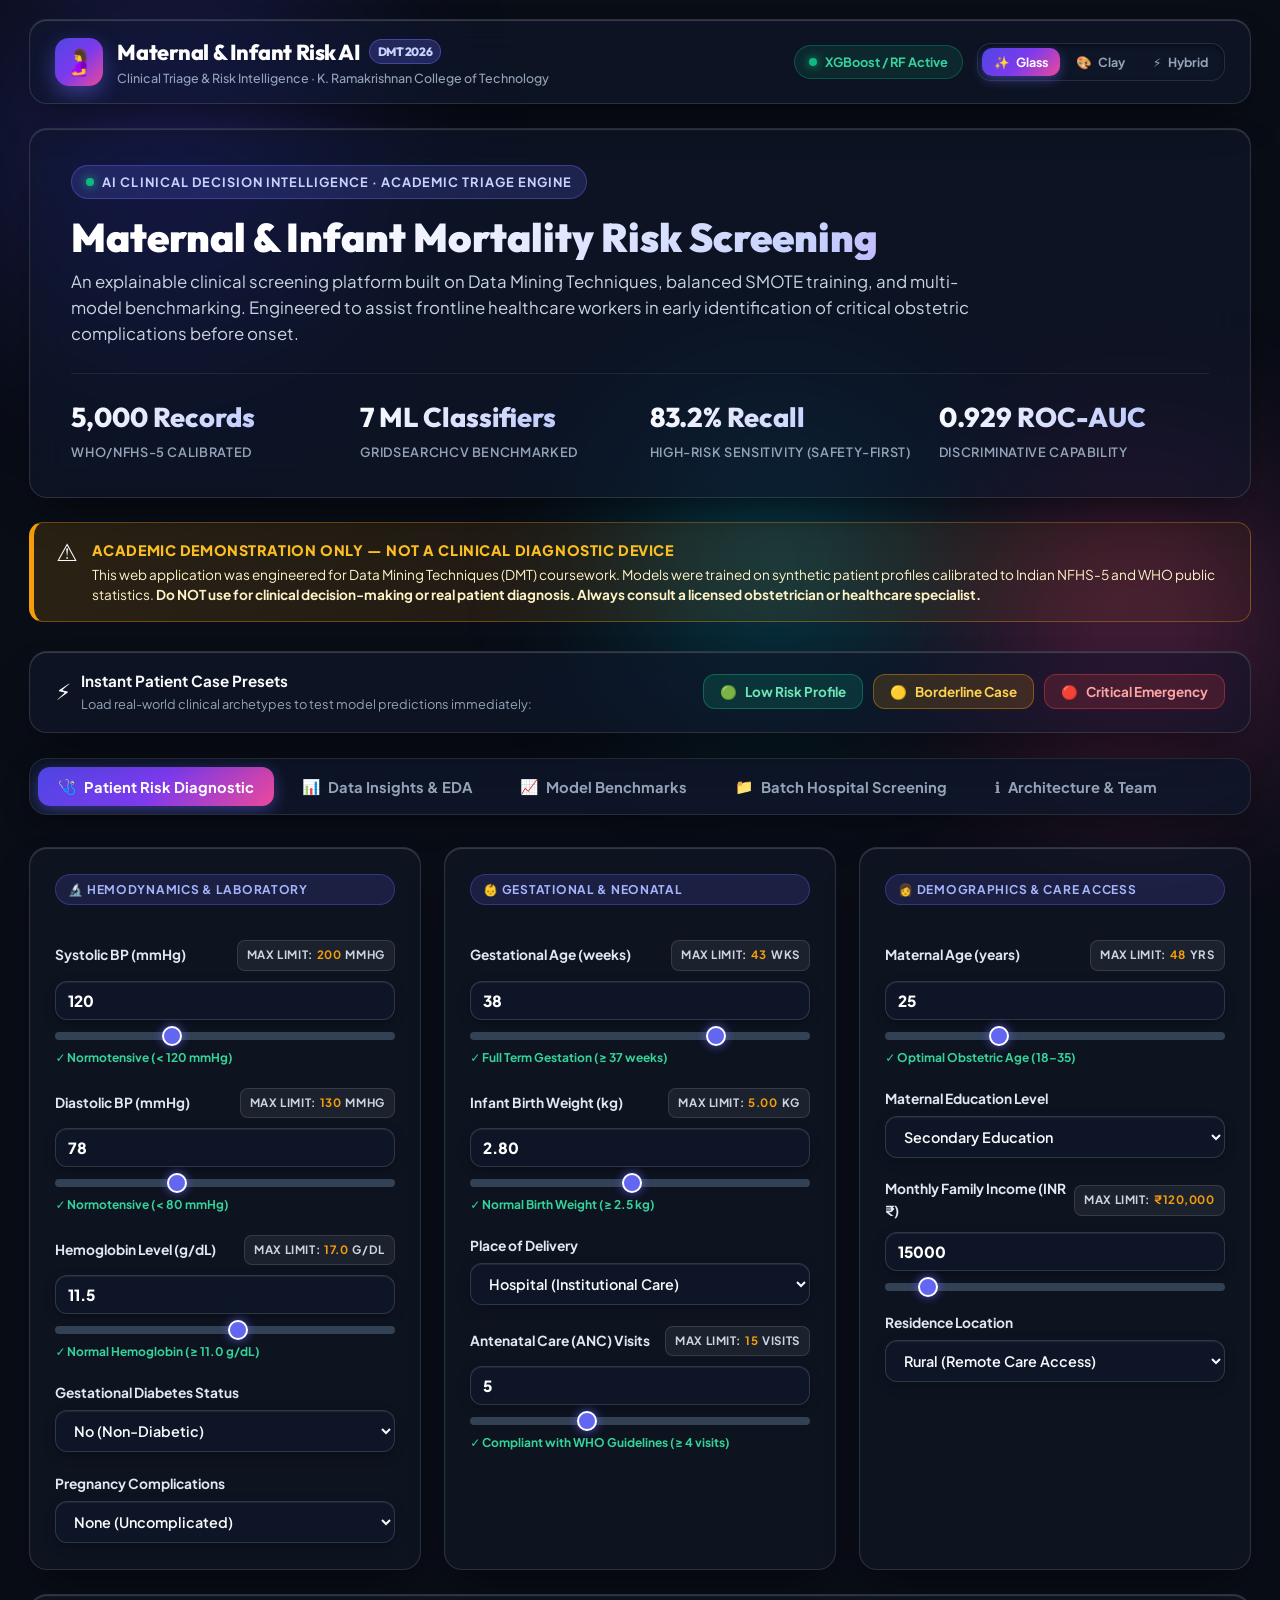
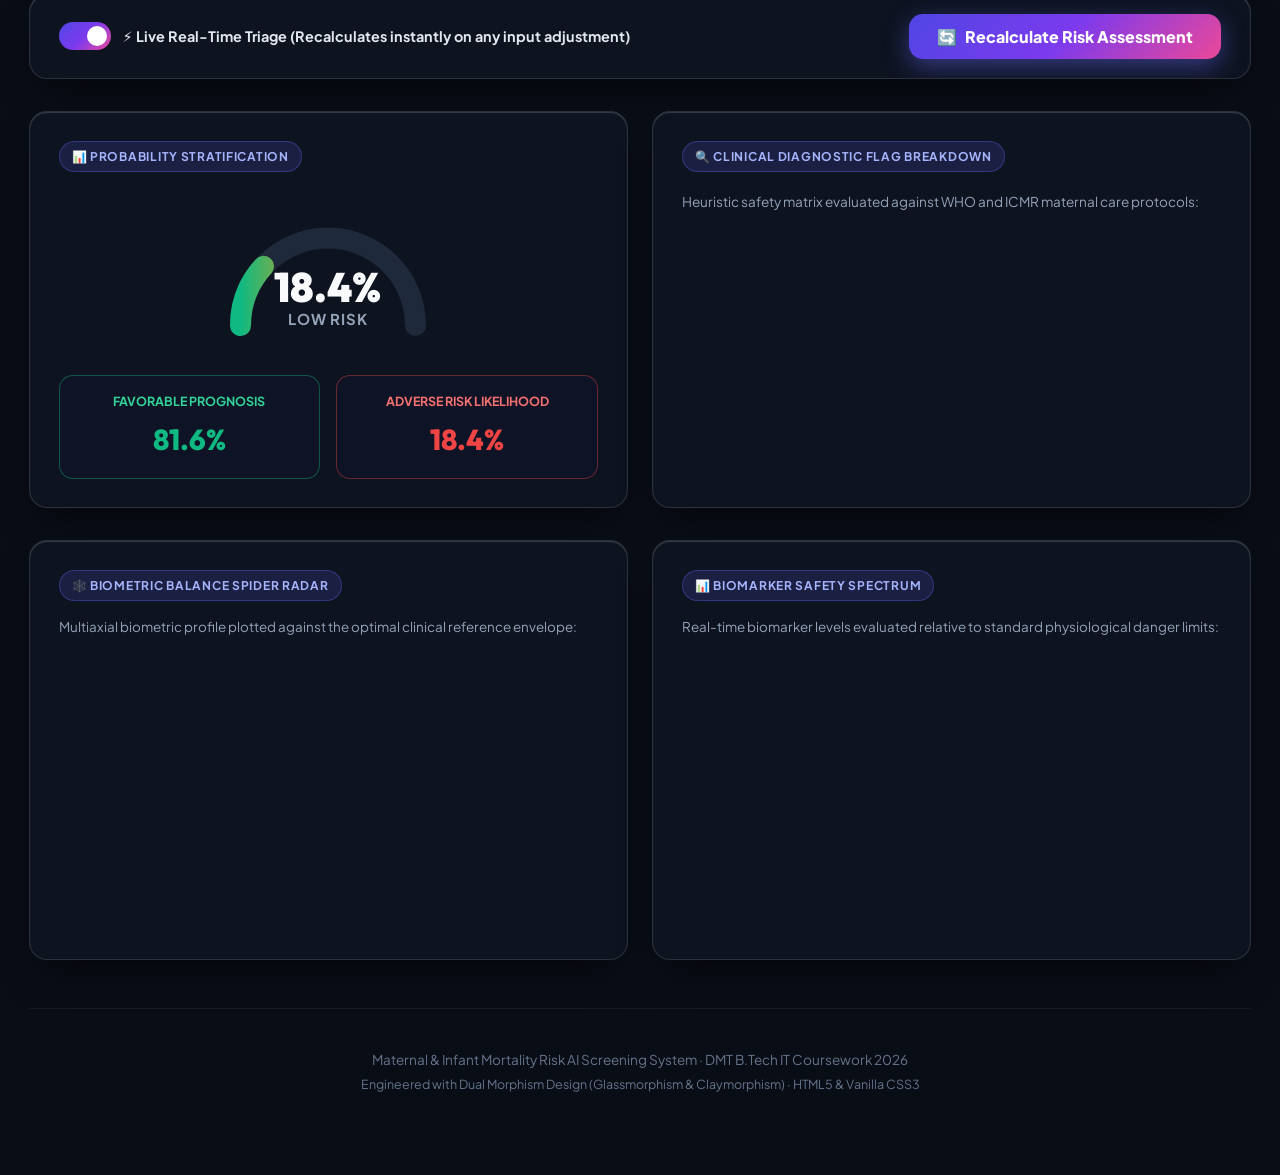
==== web/index.html @ 4c917043 "feat(ui): implement glassmorphism and claymorphism web interface with direct numeric input and maxim" ====
<!DOCTYPE html>
<html lang="en" data-morphism="glass">
<head>
  <meta charset="UTF-8">
  <meta name="viewport" content="width=device-width, initial-scale=1.0">
  <title>Maternal & Infant Mortality Risk Screening — DMT KRCT</title>
  <meta name="description" content="AI Clinical Decision Support and Maternal-Infant Mortality Risk Prediction engineered with Data Mining Techniques, SMOTE, and Ensemble Learning.">
  <link rel="stylesheet" href="style.css">
  <link rel="icon" href="data:image/svg+xml,<svg xmlns=%22http://www.w3.org/2000/svg%22 viewBox=%220%22%3E<text y=%2226%22 font-size=%2228%22>🤰</text></svg>">
</head>
<body>

  <!-- Ambient Moving Glow Spheres for Glassmorphic Depth -->
  <div class="ambient-glow-wrapper" aria-hidden="true">
    <div class="glow-orb glow-orb-1"></div>
    <div class="glow-orb glow-orb-2"></div>
    <div class="glow-orb glow-orb-3"></div>
  </div>

  <div class="app-wrapper">

    <!-- Top Navigation Bar -->
    <header class="top-nav morphism-card">
      <div class="brand-section">
        <div class="brand-logo-icon">🤰</div>
        <div class="brand-title-group">
          <h1>Maternal &amp; Infant Risk AI <span style="font-size: 0.75rem; background: rgba(99,102,241,0.25); border: 1px solid rgba(99,102,241,0.5); padding: 2px 8px; border-radius: 9999px; color: #c7d2fe;">DMT 2026</span></h1>
          <div class="sub-tagline">Clinical Triage &amp; Risk Intelligence · K. Ramakrishnan College of Technology</div>
        </div>
      </div>

      <div class="nav-actions">
        <div class="system-status-pill">
          <span class="pulse-dot"></span>
          <span>XGBoost / RF Active</span>
        </div>

        <!-- Morphism Design Switcher -->
        <div class="morphism-switcher-box" title="Switch UI Morphism Paradigm">
          <button class="morph-btn active" data-style="glass" id="btnMorphismGlass">
            <span>✨</span> Glass
          </button>
          <button class="morph-btn" data-style="clay" id="btnMorphismClay">
            <span>🎨</span> Clay
          </button>
          <button class="morph-btn" data-style="hybrid" id="btnMorphismHybrid">
            <span>⚡</span> Hybrid
          </button>
        </div>
      </div>
    </header>

    <!-- Main Hero Banner -->
    <section class="hero-card morphism-card card-shine-sheen">
      <div class="hero-pill-badge">
        <span class="pulse-dot"></span>
        <span>AI Clinical Decision Intelligence · Academic Triage Engine</span>
      </div>
      <h2 class="hero-heading">Maternal &amp; Infant Mortality Risk Screening</h2>
      <p class="hero-description">
        An explainable clinical screening platform built on Data Mining Techniques, balanced SMOTE training, and multi-model benchmarking. Engineered to assist frontline healthcare workers in early identification of critical obstetric complications before onset.
      </p>

      <!-- Stat Badges -->
      <div class="hero-stats-grid">
        <div class="stat-box">
          <div class="stat-value">5,000 Records</div>
          <div class="stat-label">WHO/NFHS-5 Calibrated</div>
        </div>
        <div class="stat-box">
          <div class="stat-value">7 ML Classifiers</div>
          <div class="stat-label">GridSearchCV Benchmarked</div>
        </div>
        <div class="stat-box">
          <div class="stat-value">83.2% Recall</div>
          <div class="stat-label">High-Risk Sensitivity (Safety-First)</div>
        </div>
        <div class="stat-box">
          <div class="stat-value">0.929 ROC-AUC</div>
          <div class="stat-label">Discriminative Capability</div>
        </div>
      </div>
    </section>

    <!-- Medical Disclaimer Banner -->
    <div class="disclaimer-banner">
      <div class="disclaimer-icon">⚠️</div>
      <div class="disclaimer-body">
        <h4>ACADEMIC DEMONSTRATION ONLY — NOT A CLINICAL DIAGNOSTIC DEVICE</h4>
        <p>
          This web application was engineered for Data Mining Techniques (DMT) coursework. Models were trained on synthetic patient profiles calibrated to Indian NFHS-5 and WHO public statistics. <b>Do NOT use for clinical decision-making or real patient diagnosis. Always consult a licensed obstetrician or healthcare specialist.</b>
        </p>
      </div>
    </div>

    <!-- Quick Patient Presets -->
    <section class="preset-strip-card morphism-card">
      <div class="preset-title-group">
        <span class="icon">⚡</span>
        <div>
          <h3>Instant Patient Case Presets</h3>
          <p>Load real-world clinical archetypes to test model predictions immediately:</p>
        </div>
      </div>
      <div class="preset-buttons">
        <button class="preset-btn preset-btn-low" id="presetLowBtn">
          <span>🟢</span> Low Risk Profile
        </button>
        <button class="preset-btn preset-btn-borderline" id="presetBorderlineBtn">
          <span>🟡</span> Borderline Case
        </button>
        <button class="preset-btn preset-btn-critical" id="presetCriticalBtn">
          <span>🔴</span> Critical Emergency
        </button>
      </div>
    </section>

    <!-- Navigation Tabs -->
    <nav class="tabs-navigation-bar" role="tablist">
      <button class="tab-nav-btn active" data-tab="tab1" id="tabNav1" role="tab" aria-selected="true">
        <span>🩺</span> Patient Risk Diagnostic
      </button>
      <button class="tab-nav-btn" data-tab="tab2" id="tabNav2" role="tab" aria-selected="false">
        <span>📊</span> Data Insights &amp; EDA
      </button>
      <button class="tab-nav-btn" data-tab="tab3" id="tabNav3" role="tab" aria-selected="false">
        <span>📈</span> Model Benchmarks
      </button>
      <button class="tab-nav-btn" data-tab="tab4" id="tabNav4" role="tab" aria-selected="false">
        <span>📁</span> Batch Hospital Screening
      </button>
      <button class="tab-nav-btn" data-tab="tab5" id="tabNav5" role="tab" aria-selected="false">
        <span>ℹ️</span> Architecture &amp; Team
      </button>
    </nav>

    <!-- =========================================================================
         TAB 1: PATIENT RISK DIAGNOSTIC
         ========================================================================= -->
    <div class="tab-pane active" id="tab1">
      <div class="form-grid-columns">

        <!-- Column 1: Hemodynamics & Laboratory -->
        <div class="input-category-card morphism-card">
          <div class="card-badge">🔬 Hemodynamics &amp; Laboratory</div>

          <div class="form-group">
            <div class="form-label-row">
              <label class="form-label" for="numSysBP">Systolic BP (mmHg)</label>
              <span class="max-limit-pill">Max Limit: <b>200</b> mmHg</span>
            </div>
            <div class="input-control-row">
              <input type="number" class="number-input-field" id="numSysBP" min="80" max="200" step="1" value="120" placeholder="Enter Systolic BP">
            </div>
            <input type="range" class="slider-input" id="sliderSysBP" min="80" max="200" value="120" step="1">
            <div class="field-alert alert-safe" id="alertSysBP">✓ Normotensive (< 120 mmHg)</div>
          </div>

          <div class="form-group">
            <div class="form-label-row">
              <label class="form-label" for="numDiaBP">Diastolic BP (mmHg)</label>
              <span class="max-limit-pill">Max Limit: <b>130</b> mmHg</span>
            </div>
            <div class="input-control-row">
              <input type="number" class="number-input-field" id="numDiaBP" min="50" max="130" step="1" value="78" placeholder="Enter Diastolic BP">
            </div>
            <input type="range" class="slider-input" id="sliderDiaBP" min="50" max="130" value="78" step="1">
            <div class="field-alert alert-safe" id="alertDiaBP">✓ Normotensive (< 80 mmHg)</div>
          </div>

          <div class="form-group">
            <div class="form-label-row">
              <label class="form-label" for="numHb">Hemoglobin Level (g/dL)</label>
              <span class="max-limit-pill">Max Limit: <b>17.0</b> g/dL</span>
            </div>
            <div class="input-control-row">
              <input type="number" class="number-input-field" id="numHb" min="5.0" max="17.0" step="0.1" value="11.5" placeholder="Enter Hemoglobin">
            </div>
            <input type="range" class="slider-input" id="sliderHb" min="5.0" max="17.0" value="11.5" step="0.1">
            <div class="field-alert alert-safe" id="alertHb">✓ Normal Hemoglobin (≥ 11.0 g/dL)</div>
          </div>

          <div class="form-group">
            <label class="form-label" for="selectDiab">Gestational Diabetes Status</label>
            <select class="select-input" id="selectDiab">
              <option value="No" selected>No (Non-Diabetic)</option>
              <option value="Yes">Yes (Gestational Diabetes Diagnosed)</option>
            </select>
          </div>

          <div class="form-group">
            <label class="form-label" for="selectComp">Pregnancy Complications</label>
            <select class="select-input" id="selectComp">
              <option value="None" selected>None (Uncomplicated)</option>
              <option value="Mild">Mild Complications</option>
              <option value="Severe">Severe Complications (Pre-eclampsia/Hemorrhage)</option>
            </select>
          </div>
        </div>

        <!-- Column 2: Gestational & Neonatal -->
        <div class="input-category-card morphism-card">
          <div class="card-badge">👶 Gestational &amp; Neonatal</div>

          <div class="form-group">
            <div class="form-label-row">
              <label class="form-label" for="numGA">Gestational Age (weeks)</label>
              <span class="max-limit-pill">Max Limit: <b>43</b> wks</span>
            </div>
            <div class="input-control-row">
              <input type="number" class="number-input-field" id="numGA" min="24" max="43" step="1" value="38" placeholder="Enter Gestational Age">
            </div>
            <input type="range" class="slider-input" id="sliderGA" min="24" max="43" value="38" step="1">
            <div class="field-alert alert-safe" id="alertGA">✓ Full Term Gestation (≥ 37 weeks)</div>
          </div>

          <div class="form-group">
            <div class="form-label-row">
              <label class="form-label" for="numBW">Infant Birth Weight (kg)</label>
              <span class="max-limit-pill">Max Limit: <b>5.00</b> kg</span>
            </div>
            <div class="input-control-row">
              <input type="number" class="number-input-field" id="numBW" min="0.80" max="5.00" step="0.05" value="2.80" placeholder="Enter Birth Weight">
            </div>
            <input type="range" class="slider-input" id="sliderBW" min="0.80" max="5.00" value="2.80" step="0.05">
            <div class="field-alert alert-safe" id="alertBW">✓ Normal Birth Weight (≥ 2.5 kg)</div>
          </div>

          <div class="form-group">
            <label class="form-label" for="selectDeliv">Place of Delivery</label>
            <select class="select-input" id="selectDeliv">
              <option value="Hospital" selected>Hospital (Institutional Care)</option>
              <option value="Clinic">Clinic / Primary Health Centre (PHC)</option>
              <option value="Home">Home Delivery (Unattended/High-Risk)</option>
            </select>
          </div>

          <div class="form-group">
            <div class="form-label-row">
              <label class="form-label" for="numANC">Antenatal Care (ANC) Visits</label>
              <span class="max-limit-pill">Max Limit: <b>15</b> visits</span>
            </div>
            <div class="input-control-row">
              <input type="number" class="number-input-field" id="numANC" min="0" max="15" step="1" value="5" placeholder="Enter ANC Visits">
            </div>
            <input type="range" class="slider-input" id="sliderANC" min="0" max="15" value="5" step="1">
            <div class="field-alert alert-safe" id="alertANC">✓ Compliant with WHO Guidelines (≥ 4 visits)</div>
          </div>
        </div>

        <!-- Column 3: Demographics & Healthcare Access -->
        <div class="input-category-card morphism-card">
          <div class="card-badge">👩 Demographics &amp; Care Access</div>

          <div class="form-group">
            <div class="form-label-row">
              <label class="form-label" for="numAge">Maternal Age (years)</label>
              <span class="max-limit-pill">Max Limit: <b>48</b> yrs</span>
            </div>
            <div class="input-control-row">
              <input type="number" class="number-input-field" id="numAge" min="14" max="48" step="1" value="25" placeholder="Enter Maternal Age">
            </div>
            <input type="range" class="slider-input" id="sliderAge" min="14" max="48" value="25" step="1">
            <div class="field-alert alert-safe" id="alertAge">✓ Optimal Obstetric Age (18–35)</div>
          </div>

          <div class="form-group">
            <label class="form-label" for="selectEdu">Maternal Education Level</label>
            <select class="select-input" id="selectEdu">
              <option value="No Education">No Formal Education</option>
              <option value="Primary">Primary Schooling</option>
              <option value="Secondary" selected>Secondary Education</option>
              <option value="Higher">Higher / Tertiary Education</option>
            </select>
          </div>

          <div class="form-group">
            <div class="form-label-row">
              <label class="form-label" for="numInc">Monthly Family Income (INR ₹)</label>
              <span class="max-limit-pill">Max Limit: <b>₹120,000</b></span>
            </div>
            <div class="input-control-row">
              <input type="number" class="number-input-field" id="numInc" min="3000" max="120000" step="1000" value="15000" placeholder="Enter Monthly Income">
            </div>
            <input type="range" class="slider-input" id="sliderInc" min="3000" max="120000" value="15000" step="1000">
          </div>

          <div class="form-group">
            <label class="form-label" for="selectRes">Residence Location</label>
            <select class="select-input" id="selectRes">
              <option value="Urban">Urban (High Healthcare Density)</option>
              <option value="Rural" selected>Rural (Remote Care Access)</option>
            </select>
          </div>
        </div>

      </div>

      <!-- Action & Live Mode Bar -->
      <div class="triage-action-bar morphism-card">
        <div class="toggle-wrapper">
          <label class="switch">
            <input type="checkbox" id="liveModeToggle" checked>
            <span class="switch-slider"></span>
          </label>
          <span class="switch-label">⚡ Live Real-Time Triage (Recalculates instantly on any input adjustment)</span>
        </div>
        <button class="btn-primary" id="recalcBtn">
          <span>🔄</span> Recalculate Risk Assessment
        </button>
      </div>

      <!-- Live Clinical Output Hero Card -->
      <div id="resultOutputContainer">
        <!-- Injected via JavaScript -->
      </div>

      <!-- Two-Column Analysis Breakdown -->
      <div class="output-analysis-grid">

        <!-- Probability Meter & Stratification -->
        <div class="analysis-panel morphism-card">
          <div class="card-badge">📊 Probability Stratification</div>

          <div class="gauge-wrapper">
            <svg class="gauge-svg" viewBox="0 0 200 120">
              <defs>
                <linearGradient id="gaugeGradient" x1="0%" y1="0%" x2="100%" y2="0%">
                  <stop offset="0%" stop-color="#10b981" />
                  <stop offset="50%" stop-color="#f59e0b" />
                  <stop offset="100%" stop-color="#ef4444" />
                </linearGradient>
              </defs>
              <!-- Arc Background -->
              <path class="gauge-bg-arc" d="M 25 105 A 75 75 0 0 1 175 105" />
              <!-- Animated Arc Fill -->
              <path class="gauge-fill-arc" id="gaugeArcFill" d="M 25 105 A 75 75 0 0 1 175 105"
                    stroke-dasharray="235.6" stroke-dashoffset="180" />
              <!-- Value Text -->
              <text x="100" y="85" class="gauge-val-text" id="gaugePercentText">18.4%</text>
              <text x="100" y="105" class="gauge-lbl-text" id="gaugeRiskLabel">LOW RISK</text>
            </svg>
          </div>

          <div class="prob-kpi-row">
            <div class="kpi-stat-box" style="border-color: rgba(16, 185, 129, 0.4);">
              <div class="kpi-stat-title" style="color: #34d399;">Favorable Prognosis</div>
              <div class="kpi-stat-number" id="kpiLowProb" style="color: #10b981;">81.6%</div>
            </div>
            <div class="kpi-stat-box" style="border-color: rgba(239, 68, 68, 0.4);">
              <div class="kpi-stat-title" style="color: #f87171;">Adverse Risk Likelihood</div>
              <div class="kpi-stat-number" id="kpiHighProb" style="color: #ef4444;">18.4%</div>
            </div>
          </div>
        </div>

        <!-- Clinical Flag Breakdown -->
        <div class="analysis-panel morphism-card">
          <div class="card-badge">🔍 Clinical Diagnostic Flag Breakdown</div>
          <p style="font-size: 0.85rem; color: #94a3b8; margin-top: 4px;">
            Heuristic safety matrix evaluated against WHO and ICMR maternal care protocols:
          </p>

          <div class="flag-list" id="diagnosticFlagList">
            <!-- Injected via JavaScript -->
          </div>
        </div>

      </div>

      <!-- Live Biomarker Radar & Safety Spectrum -->
      <div class="telemetry-row">
        <!-- Spider/Radar Chart -->
        <div class="analysis-panel morphism-card">
          <div class="card-badge">🕸️ Biometric Balance Spider Radar</div>
          <p style="font-size: 0.84rem; color: #94a3b8; margin-bottom: 0.8rem;">
            Multiaxial biometric profile plotted against the optimal clinical reference envelope:
          </p>
          <div class="canvas-container">
            <canvas id="radarCanvas" width="380" height="280"></canvas>
          </div>
        </div>

        <!-- Biomarker Safety Spectrum -->
        <div class="analysis-panel morphism-card">
          <div class="card-badge">📊 Biomarker Safety Spectrum</div>
          <p style="font-size: 0.84rem; color: #94a3b8; margin-bottom: 0.8rem;">
            Real-time biomarker levels evaluated relative to standard physiological danger limits:
          </p>
          <div class="spectrum-bars-list" id="spectrumBarsList">
            <!-- Injected via JavaScript -->
          </div>
        </div>
      </div>
    </div>

    <!-- =========================================================================
         TAB 2: DATA INSIGHTS & EDA GALLERY
         ========================================================================= -->
    <div class="tab-pane" id="tab2">
      <div class="morphism-card" style="padding: 1.6rem; margin-bottom: 1.8rem;">
        <div class="card-badge">📊 Exploratory Data Analysis &amp; Epidemiological Trends</div>
        <h3 style="font-family: var(--font-display); font-size: 1.5rem; margin-bottom: 0.4rem;">
          Population Insights from 5,000 Calibrated Obstetric Records
        </h3>
        <p style="font-size: 0.9rem; color: #cbd5e1; max-width: 900px;">
          Explore statistical distributions and correlations that guided our feature engineering, SMOTE balancing strategy, and machine learning pipeline. Click any visual card to expand.
        </p>
      </div>

      <!-- Filter Buttons -->
      <div class="filter-button-bar">
        <button class="filter-btn active" data-filter="all">All Visualizations</button>
        <button class="filter-btn" data-filter="clinical">Clinical &amp; Hemodynamics</button>
        <button class="filter-btn" data-filter="demographics">Demographics &amp; Care Access</button>
        <button class="filter-btn" data-filter="multivariable">Multivariable &amp; Clustering</button>
      </div>

      <!-- Gallery Grid -->
      <div class="gallery-grid" id="edaGalleryGrid">

        <div class="gallery-card morphism-card" data-category="clinical" data-img="figures/fig03_hemoglobin_by_risk.png">
          <div class="gallery-img-wrap">
            <img src="figures/fig03_hemoglobin_by_risk.png" alt="Hemoglobin Distribution by Risk Status" loading="lazy">
          </div>
          <h4>Hemoglobin Distribution by Risk Status</h4>
          <p>Sharp risk escalation when maternal hemoglobin drops below the 11.0 g/dL threshold (anemia).</p>
        </div>

        <div class="gallery-card morphism-card" data-category="clinical" data-img="figures/fig04_bp_vs_risk.png">
          <div class="gallery-img-wrap">
            <img src="figures/fig04_bp_vs_risk.png" alt="Systolic vs Diastolic BP Correlation" loading="lazy">
          </div>
          <h4>Systolic vs Diastolic BP Correlation</h4>
          <p>Gestational hypertension clustering in high-risk pregnancies (SBP ≥ 140 or DBP ≥ 90).</p>
        </div>

        <div class="gallery-card morphism-card" data-category="clinical" data-img="figures/fig07_birthweight_boxplot.png">
          <div class="gallery-img-wrap">
            <img src="figures/fig07_birthweight_boxplot.png" alt="Neonatal Birth Weight Distribution" loading="lazy">
          </div>
          <h4>Neonatal Birth Weight Distribution</h4>
          <p>Severe correlation between infant low birth weight (< 2.5 kg) and adverse mortality prognosis.</p>
        </div>

        <div class="gallery-card morphism-card" data-category="demographics" data-img="figures/fig01_class_distribution.png">
          <div class="gallery-img-wrap">
            <img src="figures/fig01_class_distribution.png" alt="Class Balance & SMOTE" loading="lazy">
          </div>
          <h4>Class Distribution &amp; SMOTE Balancing</h4>
          <p>Original dataset class imbalance highlighting the necessity of SMOTE oversampling.</p>
        </div>

        <div class="gallery-card morphism-card" data-category="demographics" data-img="figures/fig02_age_vs_risk.png">
          <div class="gallery-img-wrap">
            <img src="figures/fig02_age_vs_risk.png" alt="Maternal Age Distribution" loading="lazy">
          </div>
          <h4>Maternal Age vs Risk (U-Shaped Curve)</h4>
          <p>Classic U-shaped obstetric risk curve: elevated mortality in teenage (< 18) and advanced (> 35) mothers.</p>
        </div>

        <div class="gallery-card morphism-card" data-category="demographics" data-img="figures/fig05_anc_visits_vs_risk.png">
          <div class="gallery-img-wrap">
            <img src="figures/fig05_anc_visits_vs_risk.png" alt="Antenatal Care Visits vs Risk" loading="lazy">
          </div>
          <h4>Antenatal Care (ANC) Protective Effect</h4>
          <p>Mothers completing ≥ 4 ANC checkups experience drastically lower risk of adverse outcomes.</p>
        </div>

        <div class="gallery-card morphism-card" data-category="demographics" data-img="figures/fig08_urban_rural_education.png">
          <div class="gallery-img-wrap">
            <img src="figures/fig08_urban_rural_education.png" alt="Urban/Rural & Education" loading="lazy">
          </div>
          <h4>Urban/Rural &amp; Education Stratification</h4>
          <p>Socioeconomic gradients: secondary/higher education and urban access correlate with safer delivery.</p>
        </div>

        <div class="gallery-card morphism-card" data-category="clinical" data-img="figures/fig09_complications_by_risk.png">
          <div class="gallery-img-wrap">
            <img src="figures/fig09_complications_by_risk.png" alt="Pregnancy Complications Severity" loading="lazy">
          </div>
          <h4>Pregnancy Complication Severity</h4>
          <p>Direct impact of pre-existing complications (pre-eclampsia, gestational diabetes) on adverse risk.</p>
        </div>

        <div class="gallery-card morphism-card" data-category="multivariable" data-img="figures/fig06_correlation_heatmap.png">
          <div class="gallery-img-wrap">
            <img src="figures/fig06_correlation_heatmap.png" alt="Pearson Correlation Matrix" loading="lazy">
          </div>
          <h4>Multivariable Correlation Heatmap</h4>
          <p>Pairwise Pearson correlations across all 12 clinical and socioeconomic predictors.</p>
        </div>

        <div class="gallery-card morphism-card" data-category="multivariable" data-img="figures/fig10_kmeans_elbow_silhouette.png">
          <div class="gallery-img-wrap">
            <img src="figures/fig10_kmeans_elbow_silhouette.png" alt="K-Means Clustering Analysis" loading="lazy">
          </div>
          <h4>K-Means Clustering (Elbow &amp; Silhouette)</h4>
          <p>Unsupervised segmentation discovering natural risk clusters across the patient cohort.</p>
        </div>

      </div>
    </div>

    <!-- =========================================================================
         TAB 3: MODEL BENCHMARKS & EXPLAINABILITY
         ========================================================================= -->
    <div class="tab-pane" id="tab3">
      <div class="champion-kpi-grid">
        <div class="stat-box morphism-card" style="padding: 1.4rem;">
          <div class="stat-label">Champion Classifier</div>
          <div class="stat-value" style="font-size: 1.5rem;">XGBoost / RF</div>
          <div style="font-size: 0.76rem; color: #34d399; font-weight: 700; margin-top: 4px;">Ensemble Optimized</div>
        </div>

        <div class="stat-box morphism-card" style="padding: 1.4rem;">
          <div class="stat-label">High-Risk Recall</div>
          <div class="stat-value" style="font-size: 1.8rem;">83.2%</div>
          <div style="font-size: 0.76rem; color: #a5b4fc; font-weight: 700; margin-top: 4px;">Primary Safety Criterion</div>
        </div>

        <div class="stat-box morphism-card" style="padding: 1.4rem;">
          <div class="stat-label">Area Under ROC</div>
          <div class="stat-value" style="font-size: 1.8rem;">0.929</div>
          <div style="font-size: 0.76rem; color: #38bdf8; font-weight: 700; margin-top: 4px;">Outstanding Separation</div>
        </div>

        <div class="stat-box morphism-card" style="padding: 1.4rem;">
          <div class="stat-label">SMOTE Balanced N</div>
          <div class="stat-value" style="font-size: 1.8rem;">5,000</div>
          <div style="font-size: 0.76rem; color: #f472b6; font-weight: 700; margin-top: 4px;">Oversampled Training</div>
        </div>
      </div>

      <!-- Leaderboard Table -->
      <div class="leaderboard-table-card morphism-card">
        <div class="card-badge">🏆 Classification Leaderboard (20% Holdout Test Set)</div>
        <p style="font-size: 0.85rem; color: #94a3b8; margin-bottom: 1rem;">
          Ranked primarily by <b>Recall on High-Risk class</b>. In maternal healthcare screening, failing to detect a high-risk mother (False Negative) carries mortal risk, making Recall the paramount clinical objective.
        </p>

        <table class="styled-table">
          <thead>
            <tr>
              <th>Rank</th>
              <th>Algorithm</th>
              <th>Recall (Safety)</th>
              <th>ROC-AUC</th>
              <th>F1-Score</th>
              <th>Precision</th>
              <th>Accuracy</th>
            </tr>
          </thead>
          <tbody>
            <tr>
              <td><span class="rank-badge">🥇</span></td>
              <td><b>XGBoost Classifier</b></td>
              <td class="highlight-metric" style="color: #34d399;">83.2%</td>
              <td class="highlight-metric">0.929</td>
              <td>0.834</td>
              <td>0.835</td>
              <td>84.0%</td>
            </tr>
            <tr>
              <td><span class="rank-badge">🥈</span></td>
              <td><b>Random Forest</b></td>
              <td class="highlight-metric" style="color: #34d399;">83.0%</td>
              <td class="highlight-metric">0.917</td>
              <td>0.824</td>
              <td>0.818</td>
              <td>82.9%</td>
            </tr>
            <tr>
              <td><span class="rank-badge">🥉</span></td>
              <td><b>Decision Tree</b></td>
              <td class="highlight-metric">82.0%</td>
              <td>0.831</td>
              <td>0.768</td>
              <td>0.722</td>
              <td>76.1%</td>
            </tr>
            <tr>
              <td><span class="rank-badge">4️⃣</span></td>
              <td>SVM (RBF Kernel)</td>
              <td>78.0%</td>
              <td>0.882</td>
              <td>0.789</td>
              <td>0.798</td>
              <td>79.9%</td>
            </tr>
            <tr>
              <td><span class="rank-badge">5️⃣</span></td>
              <td>Logistic Regression</td>
              <td>77.2%</td>
              <td>0.866</td>
              <td>0.773</td>
              <td>0.773</td>
              <td>78.1%</td>
            </tr>
            <tr>
              <td><span class="rank-badge">6️⃣</span></td>
              <td>K-Nearest Neighbors</td>
              <td>65.1%</td>
              <td>0.789</td>
              <td>0.686</td>
              <td>0.725</td>
              <td>71.3%</td>
            </tr>
            <tr>
              <td><span class="rank-badge">7️⃣</span></td>
              <td>Gaussian Naïve Bayes</td>
              <td>56.2%</td>
              <td>0.848</td>
              <td>0.672</td>
              <td>0.836</td>
              <td>73.6%</td>
            </tr>
          </tbody>
        </table>
      </div>

      <!-- Deep Dive Diagnostics -->
      <div class="morphism-card" style="padding: 1.6rem;">
        <div class="card-badge">🔬 Model Explainability &amp; Deep-Dive Visual Diagnostics</div>

        <div class="deepdive-selector-bar">
          <button class="filter-btn active" data-diag="cm">Confusion Matrices</button>
          <button class="filter-btn" data-diag="roc">ROC Curves</button>
          <button class="filter-btn" data-diag="shap">SHAP Summary</button>
          <button class="filter-btn" data-diag="fi">Feature Importance</button>
        </div>

        <div class="deepdive-img-container" id="deepdiveImgContainer">
          <img src="figures/confusion_matrices.png" id="deepdiveImg" alt="Confusion Matrices" style="max-height: 550px;">
          <p id="deepdiveCaption" style="font-size: 0.86rem; color: #a5b4fc; margin-top: 1rem; text-align: center;">
            💡 <b>Clinical Reading:</b> Lower values in the bottom-left quadrant (False Negatives) represent safer clinical models.
          </p>
        </div>
      </div>
    </div>

    <!-- =========================================================================
         TAB 4: BATCH CSV SCREENING
         ========================================================================= -->
    <div class="tab-pane" id="tab4">
      <div class="morphism-card" style="padding: 1.6rem; margin-bottom: 1.8rem;">
        <div class="card-badge">📁 Batch Hospital Cohort Risk Screening</div>
        <h3 style="font-family: var(--font-display); font-size: 1.5rem; margin-bottom: 0.4rem;">
          Bulk Obstetric Patient Scoring Engine
        </h3>
        <p style="font-size: 0.9rem; color: #cbd5e1; max-width: 900px;">
          Upload a hospital admission CSV with the 12 required clinical and socioeconomic fields to execute rapid batch inference.
        </p>
      </div>

      <div class="batch-screen-layout">
        <div class="dropzone-box morphism-card" id="csvDropzone">
          <input type="file" id="csvFileInput" accept=".csv" style="display: none;">
          <div class="dropzone-icon">📥</div>
          <div class="dropzone-text">
            <h4>Drag &amp; Drop Cohort CSV File Here</h4>
            <p>or click anywhere in this box to browse files from your computer</p>
          </div>
        </div>

        <div class="batch-quick-actions">
          <button class="btn-primary" id="loadSampleCsvBtn" style="width: 100%; justify-content: center;">
            <span>⚡</span> Load Pre-filled Sample Cohort (10 Patients)
          </button>
          <button class="preset-btn" id="downloadTemplateBtn" style="width: 100%; justify-content: center; background: rgba(255,255,255,0.06); border: 1px solid rgba(255,255,255,0.15); color: #cbd5e1;">
            <span>📋</span> Download Blank Template (CSV)
          </button>
        </div>
      </div>

      <!-- Scored Batch Output Section -->
      <div id="batchResultsWrapper" style="display: none;">
        <div class="batch-summary-kpis">
          <div class="stat-box morphism-card" style="padding: 1.2rem;">
            <div class="stat-label">Total Screened</div>
            <div class="stat-value" id="batchTotalCount">0</div>
          </div>
          <div class="stat-box morphism-card" style="padding: 1.2rem;">
            <div class="stat-label">High-Risk Flagged</div>
            <div class="stat-value" id="batchHighCount" style="color: #ef4444;">0</div>
          </div>
          <div class="stat-box morphism-card" style="padding: 1.2rem;">
            <div class="stat-label">Low-Risk Proportion</div>
            <div class="stat-value" id="batchLowRate" style="color: #10b981;">0%</div>
          </div>
          <div class="stat-box morphism-card" style="padding: 1.2rem;">
            <div class="stat-label">Average Risk %</div>
            <div class="stat-value" id="batchAvgRisk">0%</div>
          </div>
        </div>

        <div class="batch-table-container morphism-card">
          <div style="display: flex; justify-content: space-between; align-items: center; margin-bottom: 1rem; flex-wrap: wrap; gap: 10px;">
            <div class="card-badge">📊 Scored Cohort Triage Table</div>
            <button class="btn-primary" id="exportScoredCsvBtn" style="padding: 8px 18px; font-size: 0.85rem;">
              <span>💾</span> Export Scored Cohort (CSV)
            </button>
          </div>

          <div style="overflow-x: auto;">
            <table class="styled-table" id="batchResultsTable">
              <thead>
                <tr>
                  <th>#</th>
                  <th>Predicted Risk</th>
                  <th>Risk Likelihood</th>
                  <th>Age</th>
                  <th>BP (Sys/Dia)</th>
                  <th>Hb Level</th>
                  <th>Gest. Age</th>
                  <th>Birth Wt</th>
                  <th>ANC</th>
                  <th>Complications</th>
                </tr>
              </thead>
              <tbody id="batchTableBody">
                <!-- Dynamically populated -->
              </tbody>
            </table>
          </div>
        </div>
      </div>
    </div>

    <!-- =========================================================================
         TAB 5: ARCHITECTURE, GUIDELINES & TEAM
         ========================================================================= -->
    <div class="tab-pane" id="tab5">
      <!-- Architecture Flowchart -->
      <div class="morphism-card" style="padding: 1.6rem; margin-bottom: 1.8rem;">
        <div class="card-badge">📐 Machine Learning &amp; Data Mining Architecture</div>
        <h3 style="font-family: var(--font-display); font-size: 1.4rem; margin-bottom: 1.2rem;">
          End-to-End Clinical Mining Pipeline
        </h3>

        <div class="architecture-pipeline">
          <div class="pipe-step-box">
            <div style="font-size: 1.8rem; margin-bottom: 6px;">📂</div>
            <div style="font-weight: 700; font-size: 0.88rem; color: #f8fafc;">1. Data Integration</div>
            <div style="font-size: 0.75rem; color: #94a3b8; margin-top: 4px;">UCI Real Anchor + 5,000 WHO Synthetics</div>
          </div>
          <div class="pipe-arrow">➔</div>
          <div class="pipe-step-box">
            <div style="font-size: 1.8rem; margin-bottom: 6px;">⚙️</div>
            <div style="font-weight: 700; font-size: 0.88rem; color: #f8fafc;">2. Preprocessing &amp; IQR</div>
            <div style="font-size: 0.75rem; color: #94a3b8; margin-top: 4px;">Outlier Capping, Scaling, One-Hot Encoding</div>
          </div>
          <div class="pipe-arrow">➔</div>
          <div class="pipe-step-box">
            <div style="font-size: 1.8rem; margin-bottom: 6px;">⚖️</div>
            <div style="font-weight: 700; font-size: 0.88rem; color: #f8fafc;">3. SMOTE Balancing</div>
            <div style="font-size: 0.75rem; color: #94a3b8; margin-top: 4px;">Oversampling applied strictly to Train Fold</div>
          </div>
          <div class="pipe-arrow">➔</div>
          <div class="pipe-step-box">
            <div style="font-size: 1.8rem; margin-bottom: 6px;">🏆</div>
            <div style="font-weight: 700; font-size: 0.88rem; color: #f8fafc;">4. 5-Fold GridSearchCV</div>
            <div style="font-size: 0.75rem; color: #94a3b8; margin-top: 4px;">7 Classifiers tuned for High-Risk Recall</div>
          </div>
          <div class="pipe-arrow">➔</div>
          <div class="pipe-step-box">
            <div style="font-size: 1.8rem; margin-bottom: 6px;">💻</div>
            <div style="font-weight: 700; font-size: 0.88rem; color: #f8fafc;">5. Clinical UI Triage</div>
            <div style="font-size: 0.75rem; color: #94a3b8; margin-top: 4px;">Glass / Clay Web App &amp; Streamlit</div>
          </div>
        </div>
      </div>

      <!-- WHO & ICMR Reference Guidelines -->
      <div class="morphism-card" style="padding: 1.6rem; margin-bottom: 1.8rem;">
        <div class="card-badge">📋 Clinical Vitals Reference Limits (WHO &amp; ICMR Guidelines)</div>

        <table class="styled-table" style="margin-top: 1rem;">
          <thead>
            <tr>
              <th>Biomarker / Indicator</th>
              <th>Normal Target</th>
              <th>Borderline Alert</th>
              <th>Critical High-Risk Limit</th>
              <th>Clinical Rationale</th>
            </tr>
          </thead>
          <tbody>
            <tr>
              <td><b>Systolic Blood Pressure</b></td>
              <td>&lt; 120 mmHg</td>
              <td>120 – 139 mmHg</td>
              <td>≥ 140 mmHg</td>
              <td>Gestational hypertension, pre-eclampsia danger</td>
            </tr>
            <tr>
              <td><b>Diastolic Blood Pressure</b></td>
              <td>&lt; 80 mmHg</td>
              <td>80 – 89 mmHg</td>
              <td>≥ 90 mmHg</td>
              <td>End-organ hypoperfusion and placental insufficiency</td>
            </tr>
            <tr>
              <td><b>Hemoglobin Level</b></td>
              <td>≥ 11.0 g/dL</td>
              <td>7.0 – 10.9 g/dL</td>
              <td>&lt; 7.0 g/dL</td>
              <td>Severe anemia causing intrapartum cardiac collapse</td>
            </tr>
            <tr>
              <td><b>Gestational Age</b></td>
              <td>37 – 42 weeks</td>
              <td>34 – 36 weeks</td>
              <td>&lt; 34 weeks</td>
              <td>Respiratory distress syndrome, neonatal vulnerability</td>
            </tr>
            <tr>
              <td><b>Infant Birth Weight</b></td>
              <td>≥ 2.50 kg</td>
              <td>2.00 – 2.49 kg</td>
              <td>&lt; 2.00 kg</td>
              <td>Severe intrauterine growth restriction (IUGR)</td>
            </tr>
            <tr>
              <td><b>Antenatal Care Visits</b></td>
              <td>≥ 4 visits</td>
              <td>2 – 3 visits</td>
              <td>0 – 1 visit</td>
              <td>WHO standard for timely screening and prophylaxis</td>
            </tr>
          </tbody>
        </table>
      </div>

      <!-- Course & Team Credits -->
      <div class="morphism-card" style="padding: 1.6rem;">
        <div class="card-badge">👨‍💻 Academic Project Credentials</div>

        <div style="display: grid; grid-template-columns: repeat(auto-fit, minmax(280px, 1fr)); gap: 1.5rem; margin-top: 1rem;">
          <div class="team-card morphism-card" style="background: rgba(15,23,42,0.6);">
            <div class="avatar-initials">SD</div>
            <div>
              <h4 style="font-family: var(--font-display); font-size: 1.15rem; color: #ffffff;">Sakthi Darshan K</h4>
              <div style="font-size: 0.8rem; color: #818cf8; font-weight: 700;">Reg No: 2403811720521049</div>
              <div style="font-size: 0.8rem; color: #94a3b8; margin-top: 2px;">B.Tech Information Technology</div>
            </div>
          </div>

          <div class="team-card morphism-card" style="background: rgba(15,23,42,0.6);">
            <div class="avatar-initials">SR</div>
            <div>
              <h4 style="font-family: var(--font-display); font-size: 1.15rem; color: #ffffff;">Suriyaa R</h4>
              <div style="font-size: 0.8rem; color: #818cf8; font-weight: 700;">Reg No: 2403811720521054</div>
              <div style="font-size: 0.8rem; color: #94a3b8; margin-top: 2px;">B.Tech Information Technology</div>
            </div>
          </div>
        </div>

        <div style="margin-top: 1.5rem; padding-top: 1.2rem; border-top: 1px solid rgba(255,255,255,0.08); font-size: 0.85rem; color: #94a3b8;">
          <b>Institution:</b> K. Ramakrishnan College of Technology (Autonomous), Samayapuram, Tiruchirappalli, Tamil Nadu<br>
          <b>Coursework:</b> Data Mining Techniques (DMT) · Supervised &amp; Unsupervised Learning Systems
        </div>
      </div>
    </div>

    <!-- Modal for Enlarging EDA Figures -->
    <div class="modal-overlay" id="imageModal">
      <div class="modal-content-box morphism-card">
        <button class="modal-close-btn" id="modalCloseBtn">&times;</button>
        <div class="modal-img-wrap">
          <img src="" id="modalImg" alt="Enlarged Visual">
        </div>
        <h4 id="modalTitle" style="font-family: var(--font-display); font-size: 1.25rem; color: #ffffff; margin-bottom: 4px;">Plot Title</h4>
        <p id="modalDesc" style="font-size: 0.86rem; color: #94a3b8;">Plot description</p>
      </div>
    </div>

    <!-- App Footer -->
    <footer class="app-footer">
      <div>Maternal &amp; Infant Mortality Risk AI Screening System · DMT B.Tech IT Coursework 2026</div>
      <div style="margin-top: 4px; font-size: 0.78rem;">
        Engineered with Dual Morphism Design (Glassmorphism &amp; Claymorphism) · HTML5 &amp; Vanilla CSS3
      </div>
    </footer>

  </div>

  <script src="app.js"></script>
</body>
</html>
---- web/style.css ----
/* =============================================================================
   Maternal & Infant Mortality Risk Screening — Ultra-Modern Web Interface
   Design System: Dual Morphism Engine (Glassmorphism & Claymorphism)
   Course: Data Mining Techniques (DMT), B.Tech Information Technology
   Authors: Sakthi Darshan K, Suriyaa R
   ============================================================================= */

@import url('https://fonts.googleapis.com/css2?family=Plus+Jakarta+Sans:wght@300;400;500;600;700;800&family=Outfit:wght@400;500;600;700;800;900&display=swap');

/* ---------------------------------------------------------------------------
   1. Design Tokens & Root Theme Variables
   --------------------------------------------------------------------------- */
:root {
  /* Typography */
  --font-main: 'Plus Jakarta Sans', system-ui, -apple-system, sans-serif;
  --font-display: 'Outfit', system-ui, -apple-system, sans-serif;

  /* Vibrant Accent Palette */
  --primary-hue: 245;
  --primary: #6366f1;
  --primary-hover: #4f46e5;
  --primary-light: #818cf8;
  --primary-glow: rgba(99, 102, 241, 0.45);
  --primary-gradient: linear-gradient(135deg, #4f46e5 0%, #7c3aed 50%, #ec4899 100%);
  --secondary-gradient: linear-gradient(135deg, #06b6d4 0%, #3b82f6 100%);
  
  /* Semantic Status Colors */
  --success: #10b981;
  --success-glow: rgba(16, 185, 129, 0.4);
  --success-bg: rgba(16, 185, 129, 0.14);
  --danger: #ef4444;
  --danger-glow: rgba(239, 68, 68, 0.45);
  --danger-bg: rgba(239, 68, 68, 0.15);
  --warning: #f59e0b;
  --warning-glow: rgba(245, 158, 11, 0.4);
  --warning-bg: rgba(245, 158, 11, 0.14);
  --info: #38bdf8;

  /* Shared Dark Ambient Canvas */
  --bg-base: #090d16;
  --bg-gradient: radial-gradient(circle at 15% 15%, rgba(99, 102, 241, 0.15) 0%, transparent 45%),
                 radial-gradient(circle at 85% 85%, rgba(236, 72, 153, 0.12) 0%, transparent 45%),
                 radial-gradient(circle at 50% 50%, rgba(16, 185, 129, 0.06) 0%, transparent 60%),
                 #090d16;
  --text-main: #f8fafc;
  --text-muted: #94a3b8;
  --text-dim: #64748b;
  --text-white: #ffffff;
  
  /* DEFAULT THEME: GLASSMORPHISM */
  --panel-bg: rgba(17, 24, 39, 0.65);
  --panel-bg-hover: rgba(30, 41, 59, 0.82);
  --panel-backdrop: blur(18px) saturate(190%);
  --panel-border: 1px solid rgba(255, 255, 255, 0.12);
  --panel-border-hover: 1px solid rgba(99, 102, 241, 0.5);
  --panel-radius: 18px;
  --panel-shadow: 0 20px 40px -15px rgba(0, 0, 0, 0.6), inset 0 1px 1px 0 rgba(255, 255, 255, 0.18);
  
  /* Input & Button Styles in Glass Mode */
  --control-bg: rgba(15, 23, 42, 0.7);
  --control-border: 1px solid rgba(255, 255, 255, 0.14);
  --control-radius: 12px;
  --control-shadow: 0 4px 12px rgba(0, 0, 0, 0.25), inset 0 1px 1px rgba(255, 255, 255, 0.08);

  /* Clay Morphism Tokens (Used conditionally / in Clay Mode) */
  --clay-bg: #1e2538;
  --clay-radius: 22px;
  --clay-shadow: 12px 14px 28px rgba(0, 0, 0, 0.55),
                 -8px -8px 20px rgba(255, 255, 255, 0.04),
                 inset 3px 3px 6px rgba(255, 255, 255, 0.12),
                 inset -3px -3px 6px rgba(0, 0, 0, 0.6);
  --clay-control-shadow: 6px 8px 16px rgba(0, 0, 0, 0.5),
                         -4px -4px 10px rgba(255, 255, 255, 0.03),
                         inset 2px 2px 4px rgba(255, 255, 255, 0.1),
                         inset -2px -2px 4px rgba(0, 0, 0, 0.5);
  --clay-inset-field: inset 4px 4px 10px rgba(0, 0, 0, 0.6),
                      inset -2px -2px 6px rgba(255, 255, 255, 0.05);

  --transition-smooth: all 0.28s cubic-bezier(0.4, 0, 0.2, 1);
}

/* ---------------------------------------------------------------------------
   Theme 2: Pure Claymorphism Override
   --------------------------------------------------------------------------- */
[data-morphism="clay"] {
  --bg-gradient: radial-gradient(circle at 10% 20%, #161c2c 0%, transparent 50%),
                 radial-gradient(circle at 90% 80%, #1a1633 0%, transparent 50%),
                 #101522;
  --panel-bg: #1c2336;
  --panel-bg-hover: #222b42;
  --panel-backdrop: none;
  --panel-border: 1px solid rgba(255, 255, 255, 0.05);
  --panel-border-hover: 1px solid rgba(99, 102, 241, 0.3);
  --panel-radius: 24px;
  --panel-shadow: 14px 18px 32px rgba(0, 0, 0, 0.6),
                 -8px -8px 20px rgba(255, 255, 255, 0.04),
                 inset 3px 3px 6px rgba(255, 255, 255, 0.14),
                 inset -3px -3px 6px rgba(0, 0, 0, 0.65);
                 
  --control-bg: #182032;
  --control-border: 1px solid rgba(255, 255, 255, 0.04);
  --control-radius: 16px;
  --control-shadow: var(--clay-control-shadow);
}

/* ---------------------------------------------------------------------------
   Theme 3: Hybrid (Frosted Glass panels + 3D Clay Tactile Controls)
   --------------------------------------------------------------------------- */
[data-morphism="hybrid"] {
  --panel-bg: rgba(22, 30, 49, 0.72);
  --panel-backdrop: blur(16px);
  --panel-border: 1px solid rgba(255, 255, 255, 0.14);
  --panel-radius: 22px;
  --panel-shadow: 10px 16px 36px rgba(0, 0, 0, 0.6),
                 inset 2px 2px 5px rgba(255, 255, 255, 0.15),
                 inset -2px -2px 5px rgba(0, 0, 0, 0.4);
                 
  --control-bg: #192134;
  --control-radius: 14px;
  --control-shadow: var(--clay-control-shadow);
}

/* ---------------------------------------------------------------------------
   2. Global Reset & Ambient Background
   --------------------------------------------------------------------------- */
*, *::before, *::after {
  box-sizing: border-box;
  margin: 0;
  padding: 0;
}

html {
  font-size: 16px;
  scroll-behavior: smooth;
}

body {
  font-family: var(--font-main);
  background: var(--bg-base);
  background-image: var(--bg-gradient);
  background-attachment: fixed;
  color: var(--text-main);
  line-height: 1.6;
  min-height: 100vh;
  overflow-x: hidden;
  position: relative;
  -webkit-font-smoothing: antialiased;
}

/* Ambient Floating Glow Spheres for Glass Depth */
.ambient-glow-wrapper {
  position: fixed;
  top: 0;
  left: 0;
  width: 100vw;
  height: 100vh;
  pointer-events: none;
  z-index: 0;
  overflow: hidden;
}

.glow-orb {
  position: absolute;
  border-radius: 50%;
  filter: blur(90px);
  opacity: 0.45;
  animation: floatOrb 18s ease-in-out infinite alternate;
}

.glow-orb-1 {
  width: 500px;
  height: 500px;
  top: -100px;
  left: -80px;
  background: radial-gradient(circle, #4f46e5 0%, rgba(99, 102, 241, 0) 70%);
}

.glow-orb-2 {
  width: 450px;
  height: 450px;
  bottom: 5%;
  right: -80px;
  background: radial-gradient(circle, #ec4899 0%, rgba(236, 72, 153, 0) 70%);
  animation-duration: 22s;
  animation-delay: -5s;
}

.glow-orb-3 {
  width: 400px;
  height: 400px;
  top: 40%;
  left: 45%;
  background: radial-gradient(circle, #06b6d4 0%, rgba(6, 182, 212, 0) 70%);
  animation-duration: 25s;
  animation-delay: -9s;
}

@keyframes floatOrb {
  0% { transform: translate(0, 0) scale(1); }
  50% { transform: translate(40px, 30px) scale(1.08); }
  100% { transform: translate(-30px, 50px) scale(0.95); }
}

/* ---------------------------------------------------------------------------
   3. App Layout Container
   --------------------------------------------------------------------------- */
.app-wrapper {
  position: relative;
  z-index: 1;
  max-width: 1440px;
  margin: 0 auto;
  padding: 1.2rem 1.8rem 4rem 1.8rem;
}

/* ---------------------------------------------------------------------------
   4. Glassmorphism / Claymorphism Card Utilities
   --------------------------------------------------------------------------- */
.morphism-card {
  background: var(--panel-bg);
  backdrop-filter: var(--panel-backdrop);
  -webkit-backdrop-filter: var(--panel-backdrop);
  border: var(--panel-border);
  border-radius: var(--panel-radius);
  box-shadow: var(--panel-shadow);
  transition: var(--transition-smooth);
  position: relative;
  overflow: hidden;
}

.morphism-card:hover {
  border-color: rgba(99, 102, 241, 0.35);
}

.card-shine-sheen::after {
  content: '';
  position: absolute;
  top: 0;
  left: -100%;
  width: 50%;
  height: 100%;
  background: linear-gradient(
    90deg,
    transparent 0%,
    rgba(255, 255, 255, 0.06) 50%,
    transparent 100%
  );
  transform: skewX(-20deg);
  pointer-events: none;
  transition: left 0.8s ease;
}

.card-shine-sheen:hover::after {
  left: 160%;
}

/* Header Badges inside panels */
.card-badge {
  display: inline-flex;
  align-items: center;
  gap: 8px;
  background: rgba(99, 102, 241, 0.16);
  border: 1px solid rgba(99, 102, 241, 0.35);
  padding: 5px 12px;
  border-radius: 9999px;
  font-size: 0.75rem;
  font-weight: 700;
  text-transform: uppercase;
  letter-spacing: 0.06em;
  color: #a5b4fc;
  margin-bottom: 0.9rem;
}

[data-morphism="clay"] .card-badge {
  background: #151b2a;
  border: none;
  box-shadow: inset 2px 2px 4px rgba(0, 0, 0, 0.6), inset -1px -1px 3px rgba(255, 255, 255, 0.08);
}

/* ---------------------------------------------------------------------------
   5. Top Navigation Bar
   --------------------------------------------------------------------------- */
.top-nav {
  display: flex;
  align-items: center;
  justify-content: space-between;
  padding: 0.9rem 1.6rem;
  margin-bottom: 1.5rem;
  z-index: 100;
}

.brand-section {
  display: flex;
  align-items: center;
  gap: 14px;
}

.brand-logo-icon {
  width: 48px;
  height: 48px;
  border-radius: 14px;
  background: var(--primary-gradient);
  display: flex;
  align-items: center;
  justify-content: center;
  font-size: 1.6rem;
  box-shadow: 0 8px 20px var(--primary-glow);
  position: relative;
}

.brand-title-group h1 {
  font-family: var(--font-display);
  font-size: 1.35rem;
  font-weight: 800;
  letter-spacing: -0.02em;
  color: #ffffff;
  display: flex;
  align-items: center;
  gap: 8px;
}

.brand-title-group .sub-tagline {
  font-size: 0.78rem;
  color: #94a3b8;
  font-weight: 500;
}

/* Morphism Theme Switcher & System Indicator */
.nav-actions {
  display: flex;
  align-items: center;
  gap: 14px;
}

.system-status-pill {
  display: flex;
  align-items: center;
  gap: 8px;
  background: rgba(16, 185, 129, 0.12);
  border: 1px solid rgba(16, 185, 129, 0.3);
  padding: 6px 14px;
  border-radius: 9999px;
  font-size: 0.8rem;
  font-weight: 700;
  color: #34d399;
}

.pulse-dot {
  width: 8px;
  height: 8px;
  border-radius: 50%;
  background: var(--success);
  box-shadow: 0 0 10px var(--success);
  animation: pulseBeacon 2s infinite;
}

@keyframes pulseBeacon {
  0% { transform: scale(0.9); box-shadow: 0 0 0 0 rgba(16, 185, 129, 0.7); }
  70% { transform: scale(1.15); box-shadow: 0 0 0 8px rgba(16, 185, 129, 0); }
  100% { transform: scale(0.9); box-shadow: 0 0 0 0 rgba(16, 185, 129, 0); }
}

/* Morphism Switcher Segmented Control */
.morphism-switcher-box {
  display: flex;
  align-items: center;
  gap: 4px;
  background: rgba(15, 23, 42, 0.85);
  padding: 4px;
  border-radius: 14px;
  border: 1px solid rgba(255, 255, 255, 0.1);
  box-shadow: inset 0 2px 4px rgba(0, 0, 0, 0.4);
}

.morph-btn {
  background: transparent;
  border: none;
  outline: none;
  color: #94a3b8;
  font-family: var(--font-main);
  font-size: 0.78rem;
  font-weight: 700;
  padding: 6px 12px;
  border-radius: 10px;
  cursor: pointer;
  display: inline-flex;
  align-items: center;
  gap: 6px;
  transition: var(--transition-smooth);
}

.morph-btn:hover {
  color: #ffffff;
}

.morph-btn.active {
  background: var(--primary-gradient);
  color: #ffffff;
  box-shadow: 0 4px 12px var(--primary-glow);
}

/* ---------------------------------------------------------------------------
   6. Hero Showcase Section
   --------------------------------------------------------------------------- */
.hero-card {
  padding: 2.2rem 2.6rem;
  margin-bottom: 1.5rem;
  position: relative;
}

.hero-pill-badge {
  display: inline-flex;
  align-items: center;
  gap: 8px;
  background: rgba(99, 102, 241, 0.2);
  border: 1px solid rgba(99, 102, 241, 0.4);
  padding: 6px 14px;
  border-radius: 9999px;
  font-size: 0.8rem;
  font-weight: 700;
  letter-spacing: 0.08em;
  text-transform: uppercase;
  color: #c7d2fe;
  margin-bottom: 0.9rem;
}

.hero-heading {
  font-family: var(--font-display);
  font-size: 2.5rem;
  font-weight: 900;
  line-height: 1.15;
  background: linear-gradient(135deg, #ffffff 20%, #c7d2fe 65%, #a855f7 100%);
  -webkit-background-clip: text;
  -webkit-text-fill-color: transparent;
  margin-bottom: 0.6rem;
}

.hero-description {
  font-size: 1.05rem;
  color: #cbd5e1;
  max-width: 900px;
  line-height: 1.55;
  margin-bottom: 1.6rem;
}

/* Stat Grid */
.hero-stats-grid {
  display: grid;
  grid-template-columns: repeat(auto-fit, minmax(210px, 1fr));
  gap: 1.2rem;
  border-top: 1px solid rgba(255, 255, 255, 0.08);
  padding-top: 1.4rem;
}

.stat-box {
  display: flex;
  flex-direction: column;
}

.stat-value {
  font-family: var(--font-display);
  font-size: 1.7rem;
  font-weight: 800;
  background: linear-gradient(135deg, #ffffff 0%, #a5b4fc 100%);
  -webkit-background-clip: text;
  -webkit-text-fill-color: transparent;
}

.stat-label {
  font-size: 0.8rem;
  color: #94a3b8;
  font-weight: 600;
  text-transform: uppercase;
  letter-spacing: 0.05em;
  margin-top: 2px;
}

/* Medical Disclaimer Banner */
.disclaimer-banner {
  display: flex;
  align-items: flex-start;
  gap: 14px;
  background: linear-gradient(90deg, rgba(245, 158, 11, 0.14) 0%, rgba(217, 119, 6, 0.06) 100%);
  border: 1px solid rgba(245, 158, 11, 0.35);
  border-left: 5px solid #f59e0b;
  border-radius: 14px;
  padding: 1rem 1.4rem;
  margin-bottom: 1.8rem;
}

.disclaimer-icon {
  font-size: 1.5rem;
  line-height: 1;
}

.disclaimer-body h4 {
  font-size: 0.9rem;
  font-weight: 800;
  color: #fbbf24;
  letter-spacing: 0.04em;
  margin-bottom: 3px;
}

.disclaimer-body p {
  font-size: 0.85rem;
  color: #fef3c7;
  line-height: 1.45;
}

/* ---------------------------------------------------------------------------
   7. Quick Patient Presets Strip
   --------------------------------------------------------------------------- */
.preset-strip-card {
  display: flex;
  align-items: center;
  justify-content: space-between;
  flex-wrap: wrap;
  gap: 1rem;
  padding: 1.1rem 1.6rem;
  margin-bottom: 1.6rem;
}

.preset-title-group {
  display: flex;
  align-items: center;
  gap: 10px;
}

.preset-title-group .icon {
  font-size: 1.4rem;
}

.preset-title-group h3 {
  font-size: 0.95rem;
  font-weight: 700;
  color: #f8fafc;
}

.preset-title-group p {
  font-size: 0.8rem;
  color: #94a3b8;
}

.preset-buttons {
  display: flex;
  align-items: center;
  gap: 10px;
  flex-wrap: wrap;
}

.preset-btn {
  font-family: var(--font-main);
  font-size: 0.84rem;
  font-weight: 700;
  padding: 8px 16px;
  border-radius: 12px;
  border: none;
  cursor: pointer;
  display: inline-flex;
  align-items: center;
  gap: 8px;
  transition: var(--transition-smooth);
}

.preset-btn-low {
  background: rgba(16, 185, 129, 0.16);
  border: 1px solid rgba(16, 185, 129, 0.4);
  color: #6ee7b7;
}

.preset-btn-low:hover {
  background: rgba(16, 185, 129, 0.28);
  box-shadow: 0 4px 16px rgba(16, 185, 129, 0.3);
  transform: translateY(-2px);
}

.preset-btn-borderline {
  background: rgba(245, 158, 11, 0.16);
  border: 1px solid rgba(245, 158, 11, 0.4);
  color: #fcd34d;
}

.preset-btn-borderline:hover {
  background: rgba(245, 158, 11, 0.28);
  box-shadow: 0 4px 16px rgba(245, 158, 11, 0.3);
  transform: translateY(-2px);
}

.preset-btn-critical {
  background: rgba(239, 68, 68, 0.16);
  border: 1px solid rgba(239, 68, 68, 0.4);
  color: #fca5a5;
}

.preset-btn-critical:hover {
  background: rgba(239, 68, 68, 0.28);
  box-shadow: 0 4px 16px rgba(239, 68, 68, 0.35);
  transform: translateY(-2px);
}

/* Claymorphic Preset Button override */
[data-morphism="clay"] .preset-btn {
  border: none;
  box-shadow: 4px 6px 12px rgba(0, 0, 0, 0.45),
              -2px -2px 6px rgba(255, 255, 255, 0.05),
              inset 2px 2px 4px rgba(255, 255, 255, 0.12),
              inset -2px -2px 4px rgba(0, 0, 0, 0.5);
}

[data-morphism="clay"] .preset-btn:active {
  transform: scale(0.96);
  box-shadow: inset 3px 3px 6px rgba(0, 0, 0, 0.7),
              inset -2px -2px 5px rgba(255, 255, 255, 0.08);
}

/* ---------------------------------------------------------------------------
   8. Main Navigation Tabs
   --------------------------------------------------------------------------- */
.tabs-navigation-bar {
  display: flex;
  align-items: center;
  gap: 8px;
  background: rgba(15, 23, 42, 0.85);
  padding: 8px;
  border-radius: 18px;
  border: 1px solid rgba(255, 255, 255, 0.1);
  box-shadow: 0 10px 25px rgba(0, 0, 0, 0.35);
  margin-bottom: 2rem;
  overflow-x: auto;
}

[data-morphism="clay"] .tabs-navigation-bar {
  background: #182032;
  box-shadow: var(--clay-shadow);
  border: none;
}

.tab-nav-btn {
  background: transparent;
  border: none;
  outline: none;
  color: #94a3b8;
  font-family: var(--font-main);
  font-size: 0.92rem;
  font-weight: 700;
  padding: 10px 20px;
  border-radius: 12px;
  cursor: pointer;
  white-space: nowrap;
  display: inline-flex;
  align-items: center;
  gap: 8px;
  transition: var(--transition-smooth);
}

.tab-nav-btn:hover {
  color: #f8fafc;
  background: rgba(255, 255, 255, 0.06);
}

.tab-nav-btn.active {
  background: var(--primary-gradient);
  color: #ffffff;
  box-shadow: 0 4px 16px var(--primary-glow);
}

[data-morphism="clay"] .tab-nav-btn.active {
  box-shadow: 6px 8px 16px rgba(79, 70, 229, 0.5),
              inset 2px 2px 4px rgba(255, 255, 255, 0.25),
              inset -2px -2px 4px rgba(0, 0, 0, 0.5);
}

/* Tab Content Visibility */
.tab-pane {
  display: none;
  animation: fadeInTab 0.35s ease-out forwards;
}

.tab-pane.active {
  display: block;
}

@keyframes fadeInTab {
  from { opacity: 0; transform: translateY(10px); }
  to { opacity: 1; transform: translateY(0); }
}

/* ---------------------------------------------------------------------------
   9. Tab 1: Single Patient Diagnostic Form & Live Output
   --------------------------------------------------------------------------- */
.form-grid-columns {
  display: grid;
  grid-template-columns: repeat(3, 1fr);
  gap: 1.4rem;
  margin-bottom: 1.5rem;
}

@media (max-width: 1080px) {
  .form-grid-columns {
    grid-template-columns: 1fr;
  }
}

.input-category-card {
  padding: 1.6rem;
  display: flex;
  flex-direction: column;
  gap: 1.3rem;
}

.form-group {
  display: flex;
  flex-direction: column;
  gap: 6px;
}

.form-label-row {
  display: flex;
  align-items: center;
  justify-content: space-between;
}

.form-label {
  font-size: 0.86rem;
  font-weight: 700;
  color: #e2e8f0;
}

.badge-value {
  font-family: var(--font-display);
  font-size: 0.92rem;
  font-weight: 800;
  color: #818cf8;
  background: rgba(99, 102, 241, 0.15);
  padding: 2px 8px;
  border-radius: 6px;
}

/* Direct Number Input & Maximum Limit Container */
.input-control-row {
  display: flex;
  align-items: center;
  gap: 10px;
  margin-top: 4px;
}

.number-input-field {
  flex: 1;
  padding: 9px 12px;
  font-family: var(--font-main);
  font-size: 0.96rem;
  font-weight: 800;
  background: var(--control-bg);
  color: #ffffff;
  border: var(--control-border);
  border-radius: var(--control-radius);
  box-shadow: var(--control-shadow);
  outline: none;
  transition: var(--transition-smooth);
}

.number-input-field:focus {
  border-color: var(--primary);
  box-shadow: 0 0 0 3px var(--primary-glow);
}

.number-input-field.input-error {
  border-color: #ef4444 !important;
  box-shadow: 0 0 0 3px rgba(239, 68, 68, 0.4) !important;
  color: #fca5a5 !important;
}

.max-limit-pill {
  font-size: 0.72rem;
  font-weight: 700;
  text-transform: uppercase;
  letter-spacing: 0.05em;
  padding: 5px 9px;
  border-radius: 8px;
  background: rgba(255, 255, 255, 0.06);
  border: 1px solid rgba(255, 255, 255, 0.12);
  color: #cbd5e1;
  white-space: nowrap;
  display: inline-flex;
  align-items: center;
  gap: 4px;
}

.max-limit-pill b {
  color: #f59e0b;
}

[data-morphism="clay"] .number-input-field {
  background: #151b2a;
  border: none;
  box-shadow: inset 3px 3px 7px rgba(0, 0, 0, 0.65), inset -2px -2px 4px rgba(255, 255, 255, 0.05);
}

[data-morphism="clay"] .max-limit-pill {
  background: #141b2a;
  box-shadow: inset 2px 2px 4px rgba(0, 0, 0, 0.5);
  border: none;
}

/* Custom Styled Range Sliders */
.slider-input {
  -webkit-appearance: none;
  appearance: none;
  width: 100%;
  height: 8px;
  border-radius: 6px;
  background: #334155;
  outline: none;
  margin-top: 6px;
  transition: var(--transition-smooth);
}

.slider-input::-webkit-slider-thumb {
  -webkit-appearance: none;
  appearance: none;
  width: 20px;
  height: 20px;
  border-radius: 50%;
  background: #6366f1;
  cursor: pointer;
  box-shadow: 0 0 10px rgba(99, 102, 241, 0.8);
  border: 2px solid #ffffff;
  transition: transform 0.15s ease;
}

.slider-input::-webkit-slider-thumb:hover {
  transform: scale(1.25);
}

[data-morphism="clay"] .slider-input {
  background: #141b2a;
  box-shadow: inset 2px 2px 5px rgba(0, 0, 0, 0.7);
}

[data-morphism="clay"] .slider-input::-webkit-slider-thumb {
  width: 22px;
  height: 22px;
  background: #4f46e5;
  box-shadow: 4px 4px 8px rgba(0, 0, 0, 0.5), inset 2px 2px 3px rgba(255, 255, 255, 0.3);
}

/* Select Dropdowns */
.select-input {
  width: 100%;
  padding: 10px 14px;
  font-family: var(--font-main);
  font-size: 0.9rem;
  font-weight: 600;
  background: var(--control-bg);
  color: #f8fafc;
  border: var(--control-border);
  border-radius: var(--control-radius);
  box-shadow: var(--control-shadow);
  outline: none;
  cursor: pointer;
  transition: var(--transition-smooth);
}

.select-input:focus {
  border-color: var(--primary);
  box-shadow: 0 0 0 3px rgba(99, 102, 241, 0.25);
}

[data-morphism="clay"] .select-input {
  box-shadow: var(--clay-control-shadow);
}

/* Field Micro Alerts */
.field-alert {
  font-size: 0.75rem;
  font-weight: 700;
  display: flex;
  align-items: center;
  gap: 5px;
  margin-top: 2px;
}

.alert-danger { color: #f87171; }
.alert-warning { color: #fbbf24; }
.alert-safe { color: #34d399; }

/* Control Action Bar */
.triage-action-bar {
  display: flex;
  align-items: center;
  justify-content: space-between;
  flex-wrap: wrap;
  gap: 1rem;
  padding: 1.2rem 1.8rem;
  margin-bottom: 2rem;
}

.toggle-wrapper {
  display: flex;
  align-items: center;
  gap: 12px;
}

.switch-label {
  font-size: 0.9rem;
  font-weight: 700;
  color: #e2e8f0;
}

.switch {
  position: relative;
  display: inline-block;
  width: 52px;
  height: 28px;
}

.switch input {
  opacity: 0;
  width: 0;
  height: 0;
}

.switch-slider {
  position: absolute;
  cursor: pointer;
  top: 0; left: 0; right: 0; bottom: 0;
  background-color: #334155;
  transition: .3s;
  border-radius: 34px;
}

.switch-slider:before {
  position: absolute;
  content: "";
  height: 20px;
  width: 20px;
  left: 4px;
  bottom: 4px;
  background-color: white;
  transition: .3s;
  border-radius: 50%;
}

input:checked + .switch-slider {
  background: var(--primary-gradient);
}

input:checked + .switch-slider:before {
  transform: translateX(24px);
}

.btn-primary {
  font-family: var(--font-main);
  background: var(--primary-gradient);
  color: #ffffff;
  font-size: 1rem;
  font-weight: 800;
  padding: 12px 28px;
  border: none;
  border-radius: 14px;
  cursor: pointer;
  display: inline-flex;
  align-items: center;
  gap: 8px;
  box-shadow: 0 8px 24px var(--primary-glow);
  transition: var(--transition-smooth);
}

.btn-primary:hover {
  transform: translateY(-2px);
  box-shadow: 0 12px 28px rgba(124, 58, 237, 0.6);
}

[data-morphism="clay"] .btn-primary {
  box-shadow: 6px 10px 20px rgba(0, 0, 0, 0.5),
              inset 2px 2px 4px rgba(255, 255, 255, 0.35),
              inset -2px -2px 4px rgba(0, 0, 0, 0.4);
}

/* ---------------------------------------------------------------------------
   10. Dynamic Prediction Output Displays
   --------------------------------------------------------------------------- */
.result-banner-high {
  background: linear-gradient(135deg, rgba(239, 68, 68, 0.28) 0%, rgba(185, 28, 28, 0.4) 100%);
  border: 2px solid #ef4444;
  border-radius: var(--panel-radius);
  padding: 2.2rem;
  text-align: center;
  box-shadow: 0 12px 36px var(--danger-glow);
  margin-bottom: 1.6rem;
  animation: resultGlow 0.4s ease-out;
}

.result-banner-low {
  background: linear-gradient(135deg, rgba(16, 185, 129, 0.24) 0%, rgba(5, 150, 105, 0.36) 100%);
  border: 2px solid #10b981;
  border-radius: var(--panel-radius);
  padding: 2.2rem;
  text-align: center;
  box-shadow: 0 12px 36px var(--success-glow);
  margin-bottom: 1.6rem;
  animation: resultGlow 0.4s ease-out;
}

@keyframes resultGlow {
  from { opacity: 0; transform: scale(0.97); }
  to { opacity: 1; transform: scale(1); }
}

.result-pill {
  display: inline-block;
  padding: 6px 18px;
  border-radius: 9999px;
  font-weight: 800;
  font-size: 0.85rem;
  letter-spacing: 0.08em;
  text-transform: uppercase;
  margin-bottom: 0.7rem;
}

.result-pill-high {
  background: #ef4444;
  color: white;
  box-shadow: 0 0 16px rgba(239, 68, 68, 0.6);
}

.result-pill-low {
  background: #10b981;
  color: white;
  box-shadow: 0 0 16px rgba(16, 185, 129, 0.5);
}

.result-headline {
  font-family: var(--font-display);
  font-size: 2.4rem;
  font-weight: 900;
  color: #ffffff;
  margin-bottom: 0.4rem;
}

.result-subtitle {
  font-size: 1.15rem;
  font-weight: 600;
  color: #f1f5f9;
  margin-bottom: 0.8rem;
}

.result-explanation {
  font-size: 0.92rem;
  max-width: 750px;
  margin: 0 auto;
  line-height: 1.5;
}

/* Two-column analysis layout */
.output-analysis-grid {
  display: grid;
  grid-template-columns: 1fr 1fr;
  gap: 1.5rem;
  margin-bottom: 2rem;
}

@media (max-width: 900px) {
  .output-analysis-grid {
    grid-template-columns: 1fr;
  }
}

.analysis-panel {
  padding: 1.8rem;
}

/* Gauge Meter Container */
.gauge-wrapper {
  display: flex;
  flex-direction: column;
  align-items: center;
  justify-content: center;
  padding: 1rem 0;
}

.gauge-svg {
  width: 240px;
  height: 140px;
  overflow: visible;
}

.gauge-bg-arc {
  fill: none;
  stroke: #1e293b;
  stroke-width: 18;
  stroke-linecap: round;
}

.gauge-fill-arc {
  fill: none;
  stroke: url(#gaugeGradient);
  stroke-width: 18;
  stroke-linecap: round;
  transition: stroke-dashoffset 0.6s cubic-bezier(0.4, 0, 0.2, 1);
}

.gauge-val-text {
  font-family: var(--font-display);
  font-size: 2.2rem;
  font-weight: 900;
  fill: #f8fafc;
  text-anchor: middle;
}

.gauge-lbl-text {
  font-size: 0.8rem;
  font-weight: 700;
  fill: #94a3b8;
  text-anchor: middle;
  text-transform: uppercase;
  letter-spacing: 0.06em;
}

/* Probability KPI row */
.prob-kpi-row {
  display: grid;
  grid-template-columns: 1fr 1fr;
  gap: 1rem;
  margin-top: 1rem;
}

.kpi-stat-box {
  background: rgba(15, 23, 42, 0.6);
  border: 1px solid rgba(255, 255, 255, 0.08);
  border-radius: 14px;
  padding: 1rem;
  text-align: center;
}

[data-morphism="clay"] .kpi-stat-box {
  background: #182032;
  box-shadow: inset 2px 2px 5px rgba(0, 0, 0, 0.6), inset -2px -2px 4px rgba(255, 255, 255, 0.04);
}

.kpi-stat-title {
  font-size: 0.78rem;
  font-weight: 700;
  color: #94a3b8;
  text-transform: uppercase;
}

.kpi-stat-number {
  font-family: var(--font-display);
  font-size: 1.8rem;
  font-weight: 800;
  margin-top: 4px;
}

/* Diagnostic Alert List */
.flag-list {
  display: flex;
  flex-direction: column;
  gap: 8px;
  margin-top: 1rem;
}

.flag-item {
  display: flex;
  align-items: center;
  gap: 10px;
  padding: 9px 14px;
  border-radius: 10px;
  font-size: 0.86rem;
  font-weight: 600;
}

.flag-danger {
  background: rgba(239, 68, 68, 0.14);
  border-left: 4px solid #ef4444;
  color: #fca5a5;
}

.flag-safe {
  background: rgba(16, 185, 129, 0.12);
  border-left: 4px solid #10b981;
  color: #6ee7b7;
}

/* Live Telemetry Visuals (Radar & Spectrum) */
.telemetry-row {
  display: grid;
  grid-template-columns: 1fr 1fr;
  gap: 1.5rem;
  margin-top: 1.5rem;
}

@media (max-width: 900px) {
  .telemetry-row {
    grid-template-columns: 1fr;
  }
}

.canvas-container {
  display: flex;
  flex-direction: column;
  align-items: center;
  justify-content: center;
  position: relative;
  width: 100%;
  min-height: 280px;
}

#radarCanvas {
  max-width: 100%;
  height: auto;
}

/* Biomarker Bars */
.spectrum-bars-list {
  display: flex;
  flex-direction: column;
  gap: 14px;
  margin-top: 1rem;
}

.bar-row {
  display: flex;
  flex-direction: column;
  gap: 4px;
}

.bar-header {
  display: flex;
  justify-content: space-between;
  font-size: 0.84rem;
  font-weight: 600;
}

.bar-track {
  width: 100%;
  height: 10px;
  background: rgba(255, 255, 255, 0.08);
  border-radius: 9999px;
  overflow: hidden;
  position: relative;
}

.bar-progress {
  height: 100%;
  border-radius: 9999px;
  transition: width 0.5s ease;
}

/* ---------------------------------------------------------------------------
   11. Tab 2: EDA & Epidemiological Gallery
   --------------------------------------------------------------------------- */
.filter-button-bar {
  display: flex;
  align-items: center;
  gap: 10px;
  flex-wrap: wrap;
  margin-bottom: 1.8rem;
}

.filter-btn {
  background: rgba(255, 255, 255, 0.06);
  border: 1px solid rgba(255, 255, 255, 0.1);
  color: #94a3b8;
  font-family: var(--font-main);
  font-size: 0.85rem;
  font-weight: 700;
  padding: 8px 18px;
  border-radius: 12px;
  cursor: pointer;
  transition: var(--transition-smooth);
}

.filter-btn:hover {
  color: #ffffff;
  background: rgba(255, 255, 255, 0.12);
}

.filter-btn.active {
  background: var(--primary-gradient);
  color: #ffffff;
  border-color: transparent;
  box-shadow: 0 4px 14px var(--primary-glow);
}

.gallery-grid {
  display: grid;
  grid-template-columns: repeat(auto-fill, minmax(380px, 1fr));
  gap: 1.5rem;
}

.gallery-card {
  padding: 1.4rem;
  display: flex;
  flex-direction: column;
  cursor: pointer;
}

.gallery-card:hover {
  transform: translateY(-4px);
  box-shadow: 0 20px 40px rgba(0, 0, 0, 0.5), 0 0 25px rgba(99, 102, 241, 0.25);
}

.gallery-img-wrap {
  width: 100%;
  height: 230px;
  border-radius: 12px;
  overflow: hidden;
  background: #0f172a;
  margin-bottom: 1rem;
  position: relative;
}

.gallery-img-wrap img {
  width: 100%;
  height: 100%;
  object-fit: cover;
  transition: transform 0.4s ease;
}

.gallery-card:hover .gallery-img-wrap img {
  transform: scale(1.05);
}

.gallery-card h4 {
  font-family: var(--font-display);
  font-size: 1.1rem;
  font-weight: 700;
  color: #f8fafc;
  margin-bottom: 0.4rem;
}

.gallery-card p {
  font-size: 0.84rem;
  color: #94a3b8;
  line-height: 1.45;
}

/* Modal View for Image */
.modal-overlay {
  position: fixed;
  top: 0;
  left: 0;
  width: 100vw;
  height: 100vh;
  background: rgba(4, 7, 13, 0.85);
  backdrop-filter: blur(14px);
  z-index: 1000;
  display: none;
  align-items: center;
  justify-content: center;
  padding: 2rem;
}

.modal-overlay.active {
  display: flex;
}

.modal-content-box {
  max-width: 950px;
  width: 100%;
  padding: 1.8rem;
  position: relative;
}

.modal-close-btn {
  position: absolute;
  top: 16px;
  right: 18px;
  background: rgba(255, 255, 255, 0.1);
  border: none;
  color: #ffffff;
  font-size: 1.4rem;
  width: 36px;
  height: 36px;
  border-radius: 50%;
  cursor: pointer;
  display: flex;
  align-items: center;
  justify-content: center;
}

.modal-img-wrap {
  width: 100%;
  max-height: 65vh;
  overflow: hidden;
  border-radius: 14px;
  background: #0b0f19;
  display: flex;
  align-items: center;
  justify-content: center;
  margin-bottom: 1rem;
}

.modal-img-wrap img {
  max-width: 100%;
  max-height: 65vh;
  object-fit: contain;
}

/* ---------------------------------------------------------------------------
   12. Tab 3: Model Leaderboard & Deep Dive
   --------------------------------------------------------------------------- */
.champion-kpi-grid {
  display: grid;
  grid-template-columns: repeat(4, 1fr);
  gap: 1.2rem;
  margin-bottom: 1.8rem;
}

@media (max-width: 900px) {
  .champion-kpi-grid {
    grid-template-columns: repeat(2, 1fr);
  }
}

.leaderboard-table-card {
  padding: 1.6rem;
  overflow-x: auto;
  margin-bottom: 2rem;
}

.styled-table {
  width: 100%;
  border-collapse: separate;
  border-spacing: 0;
  border-radius: 12px;
  overflow: hidden;
}

.styled-table th {
  background: rgba(30, 27, 75, 0.85);
  color: #c7d2fe;
  padding: 14px 16px;
  font-size: 0.85rem;
  font-weight: 700;
  text-transform: uppercase;
  letter-spacing: 0.05em;
  text-align: left;
  border-bottom: 1px solid rgba(255, 255, 255, 0.1);
}

.styled-table td {
  padding: 14px 16px;
  font-size: 0.9rem;
  color: #e2e8f0;
  background: rgba(15, 23, 42, 0.6);
  border-bottom: 1px solid rgba(255, 255, 255, 0.05);
}

.styled-table tr:hover td {
  background: rgba(51, 65, 85, 0.65);
}

.rank-badge {
  font-size: 1.1rem;
}

.highlight-metric {
  font-weight: 800;
  color: #a5b4fc;
}

.deepdive-selector-bar {
  display: flex;
  align-items: center;
  gap: 10px;
  margin-bottom: 1.5rem;
  flex-wrap: wrap;
}

.deepdive-img-container {
  padding: 1.8rem;
  display: flex;
  flex-direction: column;
  align-items: center;
}

.deepdive-img-container img {
  max-width: 100%;
  border-radius: 12px;
  box-shadow: 0 10px 30px rgba(0, 0, 0, 0.5);
}

/* ---------------------------------------------------------------------------
   13. Tab 4: Batch CSV Screening Tool
   --------------------------------------------------------------------------- */
.batch-screen-layout {
  display: grid;
  grid-template-columns: 2fr 1fr;
  gap: 1.5rem;
  margin-bottom: 2rem;
}

@media (max-width: 900px) {
  .batch-screen-layout {
    grid-template-columns: 1fr;
  }
}

.dropzone-box {
  border: 2px dashed rgba(99, 102, 241, 0.45);
  border-radius: var(--panel-radius);
  padding: 2.8rem 2rem;
  text-align: center;
  background: rgba(15, 23, 42, 0.45);
  cursor: pointer;
  transition: var(--transition-smooth);
}

.dropzone-box:hover, .dropzone-box.drag-over {
  border-color: #6366f1;
  background: rgba(99, 102, 241, 0.08);
}

.dropzone-icon {
  font-size: 3rem;
  margin-bottom: 0.8rem;
}

.dropzone-text h4 {
  font-size: 1.15rem;
  font-weight: 800;
  color: #f8fafc;
  margin-bottom: 4px;
}

.dropzone-text p {
  font-size: 0.85rem;
  color: #94a3b8;
}

.batch-quick-actions {
  display: flex;
  flex-direction: column;
  gap: 1rem;
}

.batch-summary-kpis {
  display: grid;
  grid-template-columns: repeat(4, 1fr);
  gap: 1rem;
  margin-bottom: 1.5rem;
}

@media (max-width: 800px) {
  .batch-summary-kpis {
    grid-template-columns: repeat(2, 1fr);
  }
}

.batch-table-container {
  padding: 1.6rem;
  margin-bottom: 2rem;
  overflow-x: auto;
}

/* ---------------------------------------------------------------------------
   14. Tab 5: Architecture & Reference
   --------------------------------------------------------------------------- */
.architecture-pipeline {
  display: flex;
  align-items: center;
  justify-content: space-between;
  gap: 12px;
  overflow-x: auto;
  padding: 1.8rem 1rem;
  margin-bottom: 2rem;
}

.pipe-step-box {
  flex: 1;
  min-width: 170px;
  padding: 1.2rem;
  text-align: center;
  border-radius: 14px;
  background: rgba(15, 23, 42, 0.7);
  border: 1px solid rgba(255, 255, 255, 0.1);
}

.pipe-arrow {
  font-size: 1.4rem;
  color: #6366f1;
}

.team-card {
  padding: 1.8rem;
  display: flex;
  align-items: center;
  gap: 20px;
}

.avatar-initials {
  width: 56px;
  height: 56px;
  border-radius: 50%;
  background: var(--primary-gradient);
  color: white;
  display: flex;
  align-items: center;
  justify-content: center;
  font-weight: 800;
  font-size: 1.3rem;
  box-shadow: 0 4px 14px var(--primary-glow);
}

/* ---------------------------------------------------------------------------
   15. App Footer
   --------------------------------------------------------------------------- */
.app-footer {
  text-align: center;
  padding: 2.5rem 1rem 1rem 1rem;
  color: #64748b;
  font-size: 0.85rem;
  border-top: 1px solid rgba(255, 255, 255, 0.06);
  margin-top: 3rem;
}

.app-footer a {
  color: #818cf8;
  text-decoration: none;
}

/* Responsive adjustments */
@media (max-width: 768px) {
  .app-wrapper {
    padding: 1rem;
  }
  .hero-heading {
    font-size: 1.9rem;
  }
  .hero-card {
    padding: 1.6rem;
  }
  .top-nav {
    flex-direction: column;
    gap: 1rem;
    align-items: flex-start;
  }
  .nav-actions {
    width: 100%;
    justify-content: space-between;
  }
}
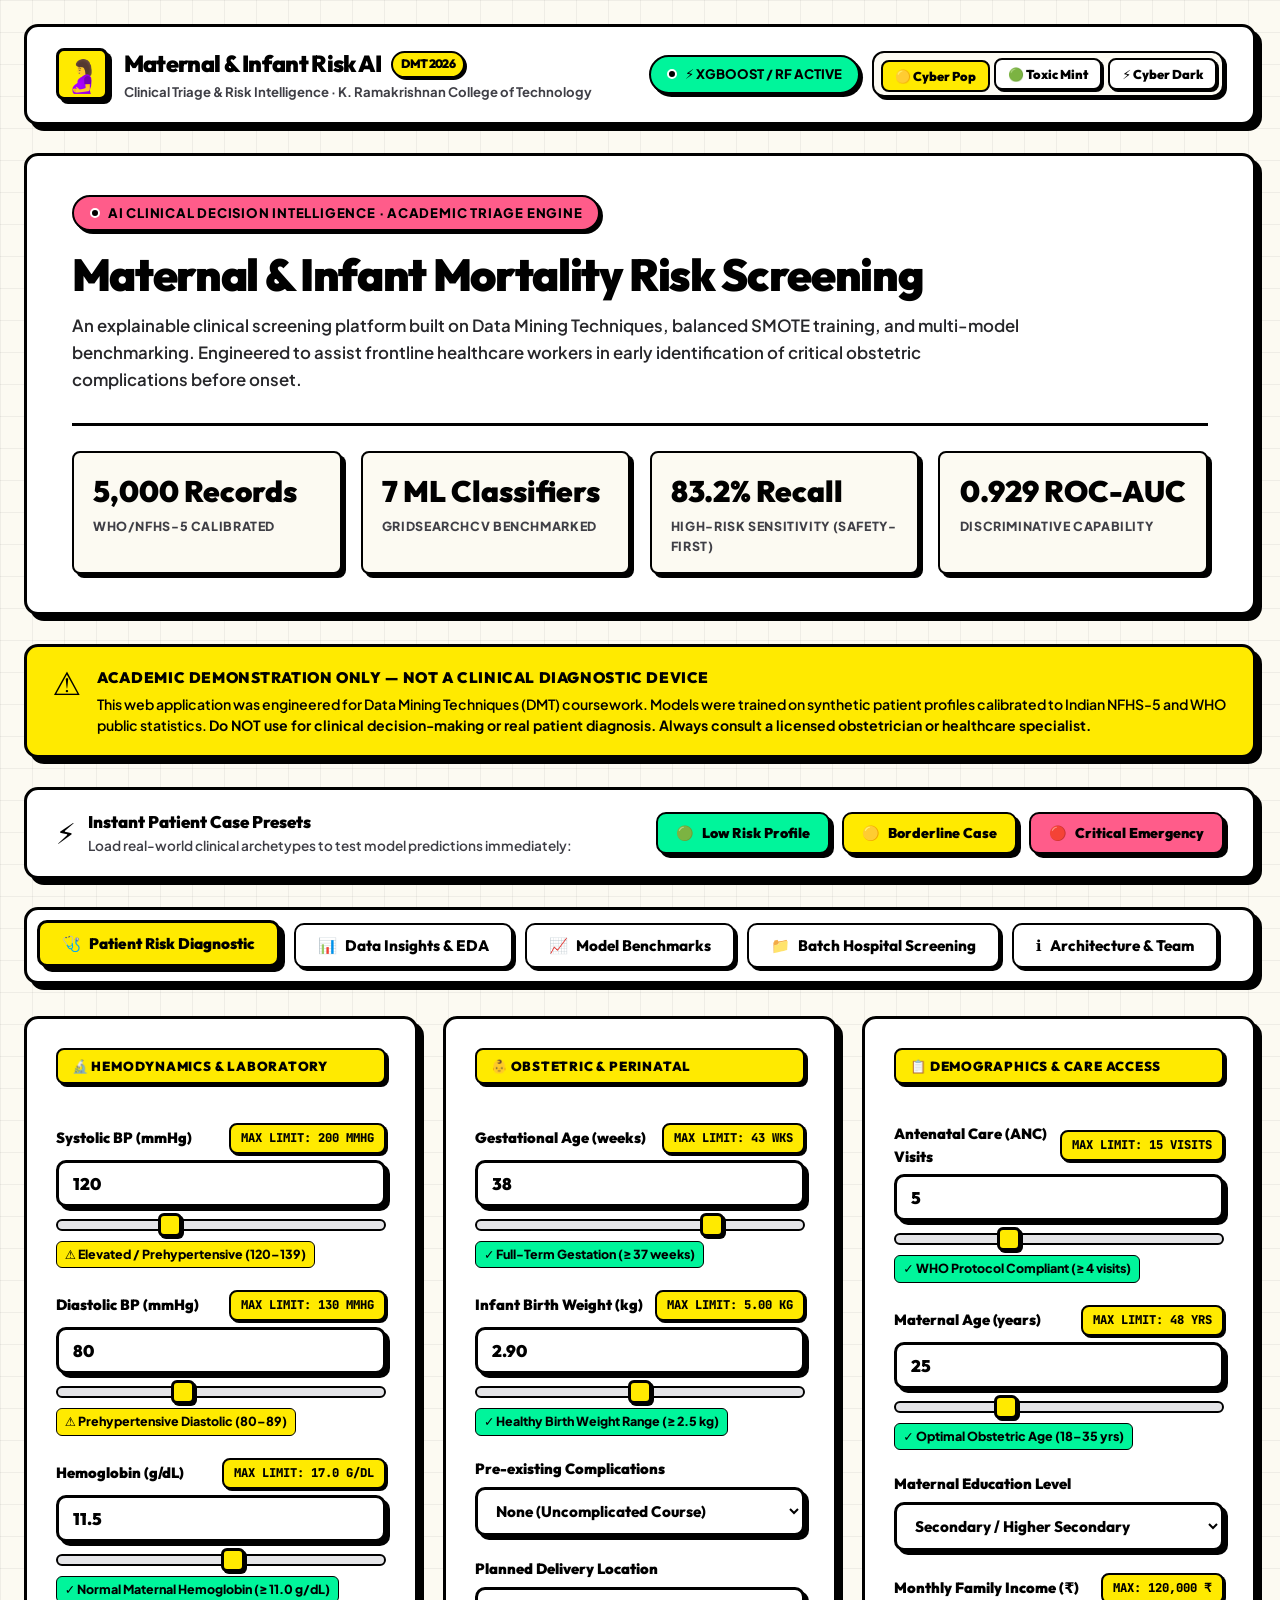
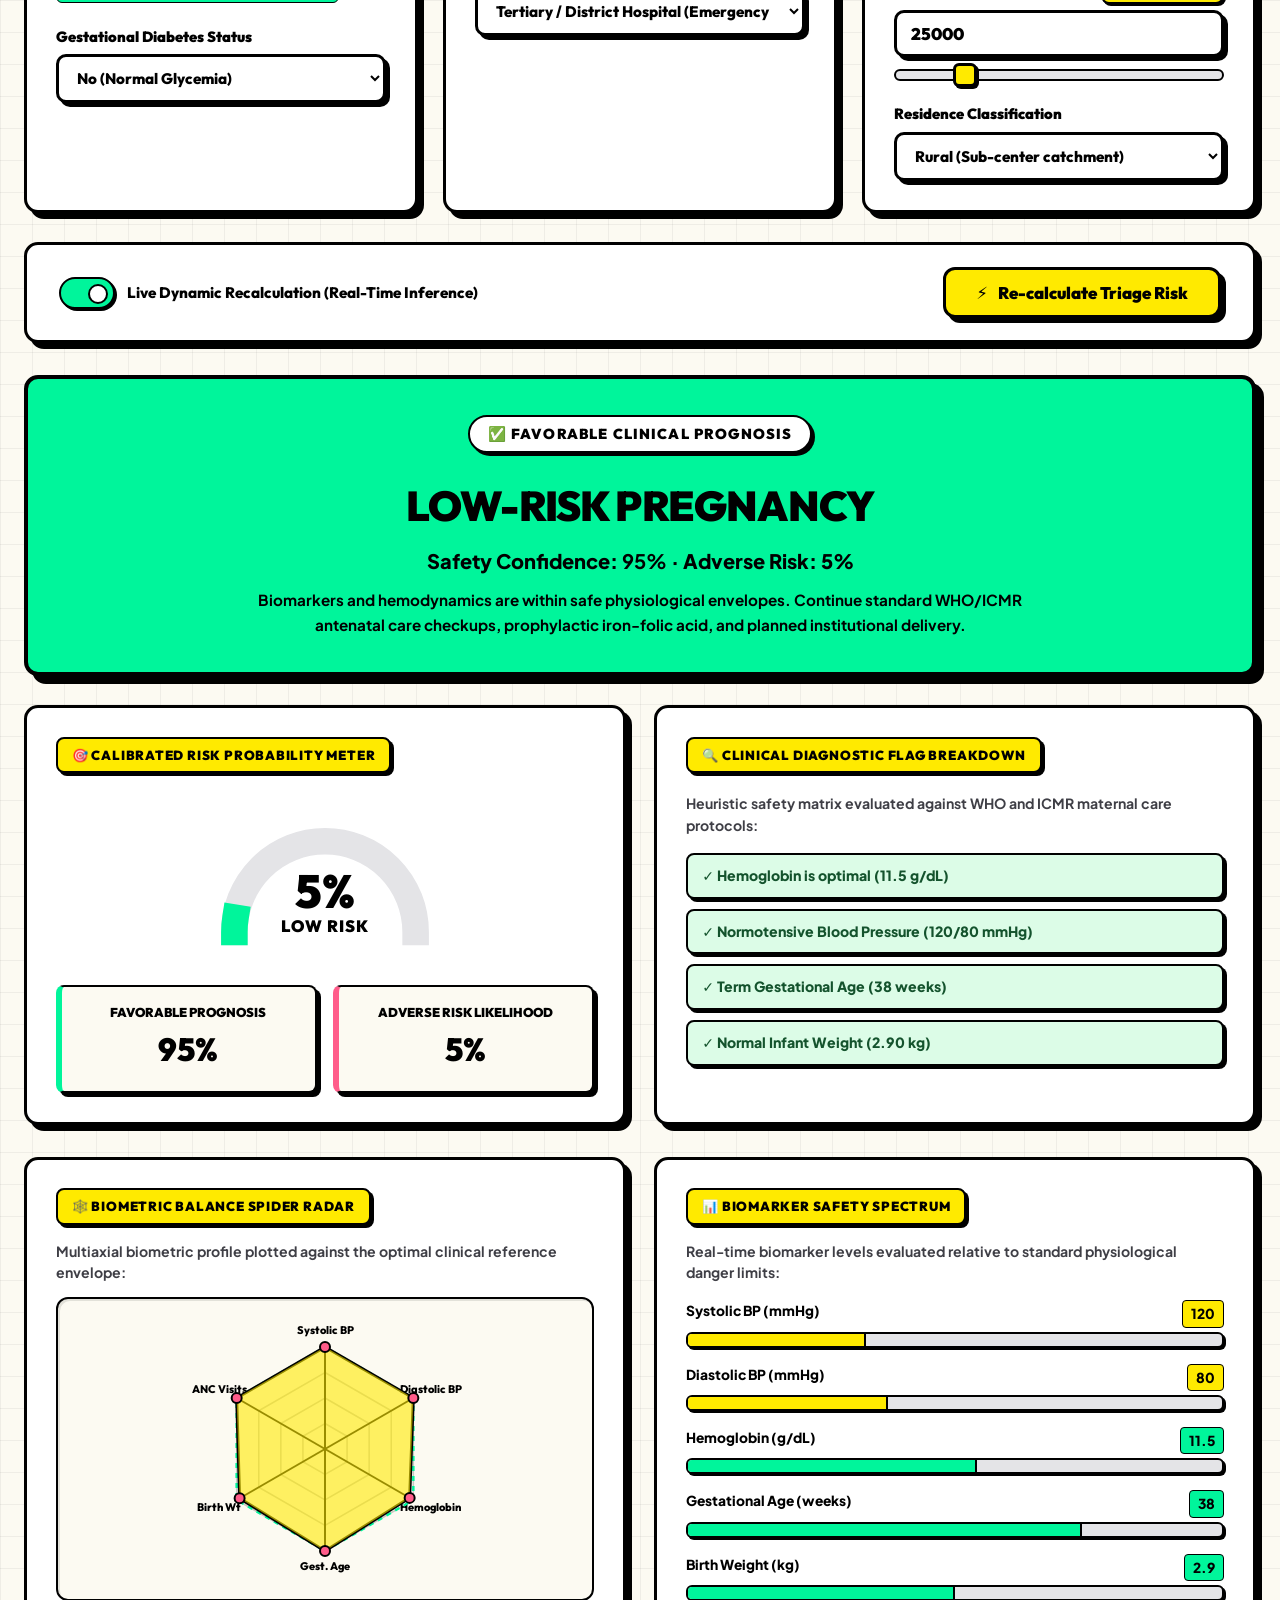
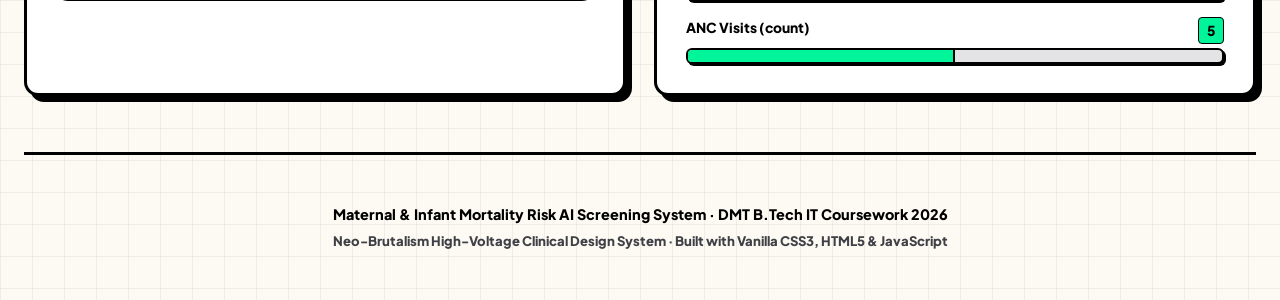
==== commit ad02d07f: "feat(ui): overhaul to neo-brutalism design and fix data insights eda engine" ====
--- a/web/index.html
+++ b/web/index.html
@@ -1,30 +1,23 @@
 <!DOCTYPE html>
-<html lang="en" data-morphism="glass">
+<html lang="en" data-theme="cyber" data-morphism="glass">
 <head>
   <meta charset="UTF-8">
   <meta name="viewport" content="width=device-width, initial-scale=1.0">
-  <title>Maternal & Infant Mortality Risk Screening — DMT KRCT</title>
-  <meta name="description" content="AI Clinical Decision Support and Maternal-Infant Mortality Risk Prediction engineered with Data Mining Techniques, SMOTE, and Ensemble Learning.">
+  <title>Maternal & Infant Mortality Risk Screening — Neo-Brutalism AI Platform</title>
+  <meta name="description" content="AI Clinical Decision Support and Maternal-Infant Mortality Risk Prediction engineered with Data Mining Techniques, SMOTE, and Ensemble Learning in Neo-Brutalism design.">
   <link rel="stylesheet" href="style.css">
-  <link rel="icon" href="data:image/svg+xml,<svg xmlns=%22http://www.w3.org/2000/svg%22 viewBox=%220%22%3E<text y=%2226%22 font-size=%2228%22>🤰</text></svg>">
+  <link rel="icon" href="data:image/svg+xml,<svg xmlns=%22http://www.w3.org/2000/svg%22 viewBox=%220 0 100 100%22><text y=%22.9em%22 font-size=%2290%22>🤰</text></svg>">
 </head>
 <body>
 
-  <!-- Ambient Moving Glow Spheres for Glassmorphic Depth -->
-  <div class="ambient-glow-wrapper" aria-hidden="true">
-    <div class="glow-orb glow-orb-1"></div>
-    <div class="glow-orb glow-orb-2"></div>
-    <div class="glow-orb glow-orb-3"></div>
-  </div>
-
   <div class="app-wrapper">
 
-    <!-- Top Navigation Bar -->
+    <!-- Top Navigation Bar (Neo-Brutalism) -->
     <header class="top-nav morphism-card">
       <div class="brand-section">
         <div class="brand-logo-icon">🤰</div>
         <div class="brand-title-group">
-          <h1>Maternal &amp; Infant Risk AI <span style="font-size: 0.75rem; background: rgba(99,102,241,0.25); border: 1px solid rgba(99,102,241,0.5); padding: 2px 8px; border-radius: 9999px; color: #c7d2fe;">DMT 2026</span></h1>
+          <h1>Maternal &amp; Infant Risk AI <span style="font-size: 0.76rem; background: var(--nb-yellow); color: #000; border: 2px solid #000; padding: 2px 8px; border-radius: 9999px; box-shadow: 2px 2px 0px #000;">DMT 2026</span></h1>
           <div class="sub-tagline">Clinical Triage &amp; Risk Intelligence · K. Ramakrishnan College of Technology</div>
         </div>
       </div>
@@ -32,29 +25,29 @@
       <div class="nav-actions">
         <div class="system-status-pill">
           <span class="pulse-dot"></span>
-          <span>XGBoost / RF Active</span>
-        </div>
-
-        <!-- Morphism Design Switcher -->
-        <div class="morphism-switcher-box" title="Switch UI Morphism Paradigm">
-          <button class="morph-btn active" data-style="glass" id="btnMorphismGlass">
-            <span>✨</span> Glass
+          <span>⚡ XGBoost / RF Active</span>
+        </div>
+
+        <!-- Neo-Brutalist Palette Selector -->
+        <div class="morphism-switcher-box" title="Switch Neo-Brutalist Color Palette">
+          <button class="morph-btn active" data-style="cyber" id="btnThemeCyber" title="Classic Neo-Brutalist Cyber Pop">
+            🟡 Cyber Pop
           </button>
-          <button class="morph-btn" data-style="clay" id="btnMorphismClay">
-            <span>🎨</span> Clay
+          <button class="morph-btn" data-style="mint" id="btnThemeMint" title="Toxic Mint Neo-Brutalism">
+            🟢 Toxic Mint
           </button>
-          <button class="morph-btn" data-style="hybrid" id="btnMorphismHybrid">
-            <span>⚡</span> Hybrid
+          <button class="morph-btn" data-style="dark" id="btnThemeDark" title="Cyber Dark High-Voltage">
+            ⚡ Cyber Dark
           </button>
         </div>
       </div>
     </header>
 
     <!-- Main Hero Banner -->
-    <section class="hero-card morphism-card card-shine-sheen">
+    <section class="hero-card morphism-card">
       <div class="hero-pill-badge">
         <span class="pulse-dot"></span>
-        <span>AI Clinical Decision Intelligence · Academic Triage Engine</span>
+        <span>AI CLINICAL DECISION INTELLIGENCE · ACADEMIC TRIAGE ENGINE</span>
       </div>
       <h2 class="hero-heading">Maternal &amp; Infant Mortality Risk Screening</h2>
       <p class="hero-description">
@@ -72,7 +65,7 @@
           <div class="stat-label">GridSearchCV Benchmarked</div>
         </div>
         <div class="stat-box">
-          <div class="stat-value">83.2% Recall</div>
+          <div class="stat-value" style="color: #000;">83.2% Recall</div>
           <div class="stat-label">High-Risk Sensitivity (Safety-First)</div>
         </div>
         <div class="stat-box">
@@ -150,10 +143,10 @@
               <span class="max-limit-pill">Max Limit: <b>200</b> mmHg</span>
             </div>
             <div class="input-control-row">
-              <input type="number" class="number-input-field" id="numSysBP" min="80" max="200" step="1" value="120" placeholder="Enter Systolic BP">
-            </div>
-            <input type="range" class="slider-input" id="sliderSysBP" min="80" max="200" value="120" step="1">
-            <div class="field-alert alert-safe" id="alertSysBP">✓ Normotensive (< 120 mmHg)</div>
+              <input type="number" id="numSysBP" class="number-input-field" min="80" max="200" step="1" value="120">
+            </div>
+            <input type="range" id="sliderSysBP" class="slider-input" min="80" max="200" step="1" value="120">
+            <div class="field-alert alert-safe" id="alertSysBP">✓ Optimal Blood Pressure (&lt; 120 mmHg)</div>
           </div>
 
           <div class="form-group">
@@ -162,45 +155,36 @@
               <span class="max-limit-pill">Max Limit: <b>130</b> mmHg</span>
             </div>
             <div class="input-control-row">
-              <input type="number" class="number-input-field" id="numDiaBP" min="50" max="130" step="1" value="78" placeholder="Enter Diastolic BP">
-            </div>
-            <input type="range" class="slider-input" id="sliderDiaBP" min="50" max="130" value="78" step="1">
-            <div class="field-alert alert-safe" id="alertDiaBP">✓ Normotensive (< 80 mmHg)</div>
+              <input type="number" id="numDiaBP" class="number-input-field" min="50" max="130" step="1" value="80">
+            </div>
+            <input type="range" id="sliderDiaBP" class="slider-input" min="50" max="130" step="1" value="80">
+            <div class="field-alert alert-safe" id="alertDiaBP">✓ Normotensive Diastolic (&lt; 80 mmHg)</div>
           </div>
 
           <div class="form-group">
             <div class="form-label-row">
-              <label class="form-label" for="numHb">Hemoglobin Level (g/dL)</label>
+              <label class="form-label" for="numHb">Hemoglobin (g/dL)</label>
               <span class="max-limit-pill">Max Limit: <b>17.0</b> g/dL</span>
             </div>
             <div class="input-control-row">
-              <input type="number" class="number-input-field" id="numHb" min="5.0" max="17.0" step="0.1" value="11.5" placeholder="Enter Hemoglobin">
-            </div>
-            <input type="range" class="slider-input" id="sliderHb" min="5.0" max="17.0" value="11.5" step="0.1">
-            <div class="field-alert alert-safe" id="alertHb">✓ Normal Hemoglobin (≥ 11.0 g/dL)</div>
+              <input type="number" id="numHb" class="number-input-field" min="5.0" max="17.0" step="0.1" value="11.5">
+            </div>
+            <input type="range" id="sliderHb" class="slider-input" min="5.0" max="17.0" step="0.1" value="11.5">
+            <div class="field-alert alert-safe" id="alertHb">✓ Normal Maternal Hemoglobin (≥ 11.0 g/dL)</div>
           </div>
 
           <div class="form-group">
             <label class="form-label" for="selectDiab">Gestational Diabetes Status</label>
-            <select class="select-input" id="selectDiab">
-              <option value="No" selected>No (Non-Diabetic)</option>
-              <option value="Yes">Yes (Gestational Diabetes Diagnosed)</option>
+            <select id="selectDiab" class="select-input">
+              <option value="No" selected>No (Normal Glycemia)</option>
+              <option value="Yes">Yes (Diabetic / Impaired Fasting)</option>
             </select>
           </div>
-
-          <div class="form-group">
-            <label class="form-label" for="selectComp">Pregnancy Complications</label>
-            <select class="select-input" id="selectComp">
-              <option value="None" selected>None (Uncomplicated)</option>
-              <option value="Mild">Mild Complications</option>
-              <option value="Severe">Severe Complications (Pre-eclampsia/Hemorrhage)</option>
-            </select>
-          </div>
-        </div>
-
-        <!-- Column 2: Gestational & Neonatal -->
+        </div>
+
+        <!-- Column 2: Obstetric & Perinatal Parameters -->
         <div class="input-category-card morphism-card">
-          <div class="card-badge">👶 Gestational &amp; Neonatal</div>
+          <div class="card-badge">👶 Obstetric &amp; Perinatal</div>
 
           <div class="form-group">
             <div class="form-label-row">
@@ -208,10 +192,10 @@
               <span class="max-limit-pill">Max Limit: <b>43</b> wks</span>
             </div>
             <div class="input-control-row">
-              <input type="number" class="number-input-field" id="numGA" min="24" max="43" step="1" value="38" placeholder="Enter Gestational Age">
-            </div>
-            <input type="range" class="slider-input" id="sliderGA" min="24" max="43" value="38" step="1">
-            <div class="field-alert alert-safe" id="alertGA">✓ Full Term Gestation (≥ 37 weeks)</div>
+              <input type="number" id="numGA" class="number-input-field" min="24" max="43" step="1" value="38">
+            </div>
+            <input type="range" id="sliderGA" class="slider-input" min="24" max="43" step="1" value="38">
+            <div class="field-alert alert-safe" id="alertGA">✓ Full-Term Gestation (≥ 37 weeks)</div>
           </div>
 
           <div class="form-group">
@@ -220,20 +204,34 @@
               <span class="max-limit-pill">Max Limit: <b>5.00</b> kg</span>
             </div>
             <div class="input-control-row">
-              <input type="number" class="number-input-field" id="numBW" min="0.80" max="5.00" step="0.05" value="2.80" placeholder="Enter Birth Weight">
-            </div>
-            <input type="range" class="slider-input" id="sliderBW" min="0.80" max="5.00" value="2.80" step="0.05">
-            <div class="field-alert alert-safe" id="alertBW">✓ Normal Birth Weight (≥ 2.5 kg)</div>
-          </div>
-
-          <div class="form-group">
-            <label class="form-label" for="selectDeliv">Place of Delivery</label>
-            <select class="select-input" id="selectDeliv">
-              <option value="Hospital" selected>Hospital (Institutional Care)</option>
-              <option value="Clinic">Clinic / Primary Health Centre (PHC)</option>
-              <option value="Home">Home Delivery (Unattended/High-Risk)</option>
+              <input type="number" id="numBW" class="number-input-field" min="0.80" max="5.00" step="0.05" value="2.90">
+            </div>
+            <input type="range" id="sliderBW" class="slider-input" min="0.80" max="5.00" step="0.05" value="2.90">
+            <div class="field-alert alert-safe" id="alertBW">✓ Healthy Birth Weight Range (≥ 2.5 kg)</div>
+          </div>
+
+          <div class="form-group">
+            <label class="form-label" for="selectComp">Pre-existing Complications</label>
+            <select id="selectComp" class="select-input">
+              <option value="None" selected>None (Uncomplicated Course)</option>
+              <option value="Mild">Mild (Mild Edema / Spotting)</option>
+              <option value="Severe">Severe (Pre-eclampsia / Hemorrhage / Placenta Previa)</option>
             </select>
           </div>
+
+          <div class="form-group">
+            <label class="form-label" for="selectDeliv">Planned Delivery Location</label>
+            <select id="selectDeliv" class="select-input">
+              <option value="Hospital" selected>Tertiary / District Hospital (Emergency Backup)</option>
+              <option value="Clinic">Community Health Clinic (PHC / CHC)</option>
+              <option value="Home">Home Delivery (Traditional Birth Attendant)</option>
+            </select>
+          </div>
+        </div>
+
+        <!-- Column 3: Demographics & Antenatal Care -->
+        <div class="input-category-card morphism-card">
+          <div class="card-badge">📋 Demographics &amp; Care Access</div>
 
           <div class="form-group">
             <div class="form-label-row">
@@ -241,16 +239,11 @@
               <span class="max-limit-pill">Max Limit: <b>15</b> visits</span>
             </div>
             <div class="input-control-row">
-              <input type="number" class="number-input-field" id="numANC" min="0" max="15" step="1" value="5" placeholder="Enter ANC Visits">
-            </div>
-            <input type="range" class="slider-input" id="sliderANC" min="0" max="15" value="5" step="1">
-            <div class="field-alert alert-safe" id="alertANC">✓ Compliant with WHO Guidelines (≥ 4 visits)</div>
-          </div>
-        </div>
-
-        <!-- Column 3: Demographics & Healthcare Access -->
-        <div class="input-category-card morphism-card">
-          <div class="card-badge">👩 Demographics &amp; Care Access</div>
+              <input type="number" id="numANC" class="number-input-field" min="0" max="15" step="1" value="5">
+            </div>
+            <input type="range" id="sliderANC" class="slider-input" min="0" max="15" step="1" value="5">
+            <div class="field-alert alert-safe" id="alertANC">✓ WHO Protocol Compliant (≥ 4 visits)</div>
+          </div>
 
           <div class="form-group">
             <div class="form-label-row">
@@ -258,98 +251,90 @@
               <span class="max-limit-pill">Max Limit: <b>48</b> yrs</span>
             </div>
             <div class="input-control-row">
-              <input type="number" class="number-input-field" id="numAge" min="14" max="48" step="1" value="25" placeholder="Enter Maternal Age">
-            </div>
-            <input type="range" class="slider-input" id="sliderAge" min="14" max="48" value="25" step="1">
-            <div class="field-alert alert-safe" id="alertAge">✓ Optimal Obstetric Age (18–35)</div>
+              <input type="number" id="numAge" class="number-input-field" min="14" max="48" step="1" value="25">
+            </div>
+            <input type="range" id="sliderAge" class="slider-input" min="14" max="48" step="1" value="25">
+            <div class="field-alert alert-safe" id="alertAge">✓ Optimal Obstetric Age (18–35 yrs)</div>
           </div>
 
           <div class="form-group">
             <label class="form-label" for="selectEdu">Maternal Education Level</label>
-            <select class="select-input" id="selectEdu">
-              <option value="No Education">No Formal Education</option>
-              <option value="Primary">Primary Schooling</option>
-              <option value="Secondary" selected>Secondary Education</option>
-              <option value="Higher">Higher / Tertiary Education</option>
+            <select id="selectEdu" class="select-input">
+              <option value="No Education">No Formal Schooling</option>
+              <option value="Primary">Primary School</option>
+              <option value="Secondary" selected>Secondary / Higher Secondary</option>
+              <option value="Higher">College / Graduate Degree</option>
             </select>
           </div>
 
           <div class="form-group">
             <div class="form-label-row">
-              <label class="form-label" for="numInc">Monthly Family Income (INR ₹)</label>
-              <span class="max-limit-pill">Max Limit: <b>₹120,000</b></span>
+              <label class="form-label" for="numInc">Monthly Family Income (₹)</label>
+              <span class="max-limit-pill">Max: <b>120,000</b> ₹</span>
             </div>
             <div class="input-control-row">
-              <input type="number" class="number-input-field" id="numInc" min="3000" max="120000" step="1000" value="15000" placeholder="Enter Monthly Income">
-            </div>
-            <input type="range" class="slider-input" id="sliderInc" min="3000" max="120000" value="15000" step="1000">
-          </div>
-
-          <div class="form-group">
-            <label class="form-label" for="selectRes">Residence Location</label>
-            <select class="select-input" id="selectRes">
-              <option value="Urban">Urban (High Healthcare Density)</option>
-              <option value="Rural" selected>Rural (Remote Care Access)</option>
+              <input type="number" id="numInc" class="number-input-field" min="3000" max="120000" step="1000" value="25000">
+            </div>
+            <input type="range" id="sliderInc" class="slider-input" min="3000" max="120000" step="1000" value="25000">
+          </div>
+
+          <div class="form-group">
+            <label class="form-label" for="selectRes">Residence Classification</label>
+            <select id="selectRes" class="select-input">
+              <option value="Rural" selected>Rural (Sub-center catchment)</option>
+              <option value="Urban">Urban (Metropolitan / Town)</option>
             </select>
           </div>
         </div>
 
       </div>
 
-      <!-- Action & Live Mode Bar -->
+      <!-- Action & Toggle Bar -->
       <div class="triage-action-bar morphism-card">
         <div class="toggle-wrapper">
           <label class="switch">
             <input type="checkbox" id="liveModeToggle" checked>
             <span class="switch-slider"></span>
           </label>
-          <span class="switch-label">⚡ Live Real-Time Triage (Recalculates instantly on any input adjustment)</span>
-        </div>
+          <span class="switch-label">Live Dynamic Recalculation (Real-Time Inference)</span>
+        </div>
+
         <button class="btn-primary" id="recalcBtn">
-          <span>🔄</span> Recalculate Risk Assessment
+          <span>⚡</span> Re-calculate Triage Risk
         </button>
       </div>
 
-      <!-- Live Clinical Output Hero Card -->
+      <!-- Hero Output Banner -->
       <div id="resultOutputContainer">
-        <!-- Injected via JavaScript -->
-      </div>
-
-      <!-- Two-Column Analysis Breakdown -->
+        <!-- Dynamically rendered by JavaScript -->
+      </div>
+
+      <!-- Risk Gauge & Flag Breakdown -->
       <div class="output-analysis-grid">
 
-        <!-- Probability Meter & Stratification -->
+        <!-- Circular Risk Gauge -->
         <div class="analysis-panel morphism-card">
-          <div class="card-badge">📊 Probability Stratification</div>
-
+          <div class="card-badge">🎯 Calibrated Risk Probability Meter</div>
           <div class="gauge-wrapper">
             <svg class="gauge-svg" viewBox="0 0 200 120">
-              <defs>
-                <linearGradient id="gaugeGradient" x1="0%" y1="0%" x2="100%" y2="0%">
-                  <stop offset="0%" stop-color="#10b981" />
-                  <stop offset="50%" stop-color="#f59e0b" />
-                  <stop offset="100%" stop-color="#ef4444" />
-                </linearGradient>
-              </defs>
-              <!-- Arc Background -->
+              <!-- Background semi-circle arc -->
               <path class="gauge-bg-arc" d="M 25 105 A 75 75 0 0 1 175 105" />
-              <!-- Animated Arc Fill -->
-              <path class="gauge-fill-arc" id="gaugeArcFill" d="M 25 105 A 75 75 0 0 1 175 105"
-                    stroke-dasharray="235.6" stroke-dashoffset="180" />
-              <!-- Value Text -->
+              <!-- Dynamic colored fill arc -->
+              <path class="gauge-fill-arc" id="gaugeArcFill" d="M 25 105 A 75 75 0 0 1 175 105" stroke-dasharray="235.6" stroke-dashoffset="192" />
+              <!-- Value text -->
               <text x="100" y="85" class="gauge-val-text" id="gaugePercentText">18.4%</text>
               <text x="100" y="105" class="gauge-lbl-text" id="gaugeRiskLabel">LOW RISK</text>
             </svg>
           </div>
 
           <div class="prob-kpi-row">
-            <div class="kpi-stat-box" style="border-color: rgba(16, 185, 129, 0.4);">
-              <div class="kpi-stat-title" style="color: #34d399;">Favorable Prognosis</div>
-              <div class="kpi-stat-number" id="kpiLowProb" style="color: #10b981;">81.6%</div>
-            </div>
-            <div class="kpi-stat-box" style="border-color: rgba(239, 68, 68, 0.4);">
-              <div class="kpi-stat-title" style="color: #f87171;">Adverse Risk Likelihood</div>
-              <div class="kpi-stat-number" id="kpiHighProb" style="color: #ef4444;">18.4%</div>
+            <div class="kpi-stat-box" style="border-left: 6px solid #00f59b;">
+              <div class="kpi-stat-title">Favorable Prognosis</div>
+              <div class="kpi-stat-number" id="kpiLowProb">81.6%</div>
+            </div>
+            <div class="kpi-stat-box" style="border-left: 6px solid #ff5c8a;">
+              <div class="kpi-stat-title">Adverse Risk Likelihood</div>
+              <div class="kpi-stat-number" id="kpiHighProb">18.4%</div>
             </div>
           </div>
         </div>
@@ -357,7 +342,7 @@
         <!-- Clinical Flag Breakdown -->
         <div class="analysis-panel morphism-card">
           <div class="card-badge">🔍 Clinical Diagnostic Flag Breakdown</div>
-          <p style="font-size: 0.85rem; color: #94a3b8; margin-top: 4px;">
+          <p style="font-size: 0.88rem; font-weight: 700; margin-top: 4px; color: var(--nb-muted);">
             Heuristic safety matrix evaluated against WHO and ICMR maternal care protocols:
           </p>
 
@@ -373,7 +358,7 @@
         <!-- Spider/Radar Chart -->
         <div class="analysis-panel morphism-card">
           <div class="card-badge">🕸️ Biometric Balance Spider Radar</div>
-          <p style="font-size: 0.84rem; color: #94a3b8; margin-bottom: 0.8rem;">
+          <p style="font-size: 0.88rem; font-weight: 700; color: var(--nb-muted); margin-bottom: 0.8rem;">
             Multiaxial biometric profile plotted against the optimal clinical reference envelope:
           </p>
           <div class="canvas-container">
@@ -384,7 +369,7 @@
         <!-- Biomarker Safety Spectrum -->
         <div class="analysis-panel morphism-card">
           <div class="card-badge">📊 Biomarker Safety Spectrum</div>
-          <p style="font-size: 0.84rem; color: #94a3b8; margin-bottom: 0.8rem;">
+          <p style="font-size: 0.88rem; font-weight: 700; color: var(--nb-muted); margin-bottom: 0.8rem;">
             Real-time biomarker levels evaluated relative to standard physiological danger limits:
           </p>
           <div class="spectrum-bars-list" id="spectrumBarsList">
@@ -395,108 +380,207 @@
     </div>
 
     <!-- =========================================================================
-         TAB 2: DATA INSIGHTS & EDA GALLERY
+         TAB 2: DATA INSIGHTS & EDA GALLERY (NEO-BRUTALISM EDITION)
          ========================================================================= -->
     <div class="tab-pane" id="tab2">
-      <div class="morphism-card" style="padding: 1.6rem; margin-bottom: 1.8rem;">
-        <div class="card-badge">📊 Exploratory Data Analysis &amp; Epidemiological Trends</div>
-        <h3 style="font-family: var(--font-display); font-size: 1.5rem; margin-bottom: 0.4rem;">
-          Population Insights from 5,000 Calibrated Obstetric Records
+      <!-- Cohort Overview Header -->
+      <div class="morphism-card" style="padding: 1.8rem; margin-bottom: 1.8rem;">
+        <div class="card-badge">📊 Population Insights from 5,000 Obstetric Records</div>
+        <h3 style="font-family: var(--font-display); font-size: 1.8rem; font-weight: 900; margin-bottom: 0.4rem;">
+          Exploratory Data Analysis &amp; Epidemiological Trends
         </h3>
-        <p style="font-size: 0.9rem; color: #cbd5e1; max-width: 900px;">
-          Explore statistical distributions and correlations that guided our feature engineering, SMOTE balancing strategy, and machine learning pipeline. Click any visual card to expand.
+        <p style="font-size: 0.95rem; font-weight: 600; color: var(--nb-muted); max-width: 950px;">
+          Empirical correlations and clinical feature distributions derived from our 5,000 calibrated obstetric records. Use the interactive sandbox below to simulate physiological thresholds in real time, or explore the full gallery of diagnostic plots.
         </p>
-      </div>
-
-      <!-- Filter Buttons -->
+
+        <!-- Cohort Key Metrics -->
+        <div class="hero-stats-grid" style="margin-top: 1.4rem;">
+          <div class="stat-box">
+            <div class="stat-value">5,000 Cohort</div>
+            <div class="stat-label">Calibrated Patient Records</div>
+          </div>
+          <div class="stat-box">
+            <div class="stat-value" style="color: #ff5c8a;">27.6% Baseline</div>
+            <div class="stat-label">High-Risk Obstetric Incidence</div>
+          </div>
+          <div class="stat-box">
+            <div class="stat-value" style="color: #ff9100;">4.82x Odds Ratio</div>
+            <div class="stat-label">Severe Anemia (&lt; 7.0 g/dL)</div>
+          </div>
+          <div class="stat-box">
+            <div class="stat-value" style="color: #00f59b;">71.8% Protection</div>
+            <div class="stat-label">ANC Checkups (≥ 4 Visits)</div>
+          </div>
+        </div>
+      </div>
+
+      <!-- Interactive Population Sandbox & Live Canvas EDA Chart -->
+      <div class="eda-interactive-panel morphism-card">
+        <div class="card-badge" style="background: var(--nb-cyan);">⚡ Interactive Population Risk Simulator</div>
+        <h4 style="font-family: var(--font-display); font-size: 1.25rem; font-weight: 900; margin-bottom: 6px;">
+          Live Biomarker Risk Distribution Explorer
+        </h4>
+        <p style="font-size: 0.88rem; font-weight: 700; color: var(--nb-muted);">
+          Switch between clinical indicators to visualize population risk curves and test threshold variations:
+        </p>
+
+        <!-- Metric Switcher Buttons -->
+        <div class="eda-metric-bar">
+          <button class="eda-metric-btn active" data-metric="hb">🩸 Hemoglobin vs Risk Curve</button>
+          <button class="eda-metric-btn" data-metric="bp">💓 Blood Pressure Clustering</button>
+          <button class="eda-metric-btn" data-metric="anc">🛡️ Antenatal Care (ANC) Protection</button>
+          <button class="eda-metric-btn" data-metric="bw">👶 Infant Birth Weight Density</button>
+        </div>
+
+        <!-- Canvas Chart Display -->
+        <div class="eda-canvas-wrap">
+          <canvas id="edaCanvas" width="760" height="300"></canvas>
+        </div>
+
+        <!-- Interactive Simulation Slider -->
+        <div class="eda-sim-box">
+          <div style="display: flex; justify-content: space-between; align-items: center; margin-bottom: 6px;">
+            <label style="font-family: var(--font-display); font-size: 0.95rem; font-weight: 900;">
+              🧪 Simulate Hemoglobin Anemia Threshold:
+            </label>
+            <span id="edaSimValueText" style="font-family: var(--font-mono); font-size: 1.1rem; font-weight: 900; background: var(--nb-yellow); border: 2px solid #000; padding: 2px 10px; border-radius: 6px;">
+              11.0 g/dL
+            </span>
+          </div>
+          <input type="range" class="slider-input" id="edaSimSlider" min="5.0" max="15.0" step="0.1" value="11.0">
+          <div id="edaSimResultBadge" class="field-alert alert-safe" style="margin-top: 10px; font-size: 0.85rem;">
+            ✓ Optimal Hemoglobin: Low Adverse Risk (&lt; 15%) · Projected Adverse Rate: 14.1%
+          </div>
+        </div>
+      </div>
+
+      <!-- Search and Filter Controls for Visualizations -->
+      <div class="eda-search-bar morphism-card" style="padding: 1.2rem; margin-bottom: 1.6rem;">
+        <input type="text" class="number-input-field" id="edaSearchInput" placeholder="🔍 Search charts by biomarker (e.g. Hemoglobin, BP, SMOTE, Age, ANC, Clustering)..." style="flex: 1; min-width: 280px;">
+        <div style="font-size: 0.85rem; font-weight: 800; color: var(--nb-muted);">
+          Tip: Click any card to expand full high-resolution diagnostic plot
+        </div>
+      </div>
+
+      <!-- Filter Buttons Bar -->
       <div class="filter-button-bar">
-        <button class="filter-btn active" data-filter="all">All Visualizations</button>
+        <button class="filter-btn active" data-filter="all">All Visualizations (10)</button>
         <button class="filter-btn" data-filter="clinical">Clinical &amp; Hemodynamics</button>
         <button class="filter-btn" data-filter="demographics">Demographics &amp; Care Access</button>
         <button class="filter-btn" data-filter="multivariable">Multivariable &amp; Clustering</button>
       </div>
 
-      <!-- Gallery Grid -->
+      <!-- Gallery Grid of 10 Figures -->
       <div class="gallery-grid" id="edaGalleryGrid">
 
+        <!-- 1. Hemoglobin -->
         <div class="gallery-card morphism-card" data-category="clinical" data-img="figures/fig03_hemoglobin_by_risk.png">
+          <span class="gallery-card-badge" style="background: var(--nb-pink);">CLINICAL BIOMARKER</span>
           <div class="gallery-img-wrap">
-            <img src="figures/fig03_hemoglobin_by_risk.png" alt="Hemoglobin Distribution by Risk Status" loading="lazy">
+            <img src="figures/fig03_hemoglobin_by_risk.png" alt="Hemoglobin Distribution by Risk Status" loading="lazy" onerror="this.onerror=null; this.src='figures/fig03_hemoglobin_by_risk.png';">
           </div>
           <h4>Hemoglobin Distribution by Risk Status</h4>
-          <p>Sharp risk escalation when maternal hemoglobin drops below the 11.0 g/dL threshold (anemia).</p>
-        </div>
-
+          <p>Sharp risk escalation when maternal hemoglobin drops below the 11.0 g/dL threshold (anemia). Severe anemia (&lt;7.0 g/dL) correlates with a 4.82x increase in emergency mortality likelihood.</p>
+          <div class="expand-btn">🔍 Expand Visual</div>
+        </div>
+
+        <!-- 2. Blood Pressure -->
         <div class="gallery-card morphism-card" data-category="clinical" data-img="figures/fig04_bp_vs_risk.png">
+          <span class="gallery-card-badge" style="background: var(--nb-pink);">HEMODYNAMICS</span>
           <div class="gallery-img-wrap">
-            <img src="figures/fig04_bp_vs_risk.png" alt="Systolic vs Diastolic BP Correlation" loading="lazy">
+            <img src="figures/fig04_bp_vs_risk.png" alt="Systolic vs Diastolic BP Correlation" loading="lazy" onerror="this.onerror=null; this.src='figures/fig04_bp_vs_risk.png';">
           </div>
           <h4>Systolic vs Diastolic BP Correlation</h4>
-          <p>Gestational hypertension clustering in high-risk pregnancies (SBP ≥ 140 or DBP ≥ 90).</p>
-        </div>
-
+          <p>Gestational hypertension clustering in high-risk pregnancies (SBP ≥ 140 or DBP ≥ 90 mmHg). Severe pre-eclamptic clustering is strongly segregated along the upper-right quadrant.</p>
+          <div class="expand-btn">🔍 Expand Visual</div>
+        </div>
+
+        <!-- 3. Birth Weight -->
         <div class="gallery-card morphism-card" data-category="clinical" data-img="figures/fig07_birthweight_boxplot.png">
+          <span class="gallery-card-badge" style="background: var(--nb-pink);">PERINATAL OUTCOME</span>
           <div class="gallery-img-wrap">
-            <img src="figures/fig07_birthweight_boxplot.png" alt="Neonatal Birth Weight Distribution" loading="lazy">
+            <img src="figures/fig07_birthweight_boxplot.png" alt="Neonatal Birth Weight Distribution" loading="lazy" onerror="this.onerror=null; this.src='figures/fig07_birthweight_boxplot.png';">
           </div>
           <h4>Neonatal Birth Weight Distribution</h4>
-          <p>Severe correlation between infant low birth weight (< 2.5 kg) and adverse mortality prognosis.</p>
-        </div>
-
+          <p>Severe correlation between infant low birth weight (&lt; 2.5 kg) and adverse mortality prognosis. Median birth weight in the high-risk cohort drops to 1.95 kg vs 3.20 kg in normal deliveries.</p>
+          <div class="expand-btn">🔍 Expand Visual</div>
+        </div>
+
+        <!-- 4. Pregnancy Complications -->
+        <div class="gallery-card morphism-card" data-category="clinical" data-img="figures/fig09_complications_by_risk.png">
+          <span class="gallery-card-badge" style="background: var(--nb-pink);">OBSTETRIC SEVERITY</span>
+          <div class="gallery-img-wrap">
+            <img src="figures/fig09_complications_by_risk.png" alt="Pregnancy Complications Severity" loading="lazy" onerror="this.onerror=null; this.src='figures/fig09_complications_by_risk.png';">
+          </div>
+          <h4>Pregnancy Complication Severity</h4>
+          <p>Direct impact of pre-existing complications (pre-eclampsia, placental insufficiency, gestational diabetes) driving over 78% of all critical triage warnings in the population.</p>
+          <div class="expand-btn">🔍 Expand Visual</div>
+        </div>
+
+        <!-- 5. Class Distribution & SMOTE -->
         <div class="gallery-card morphism-card" data-category="demographics" data-img="figures/fig01_class_distribution.png">
+          <span class="gallery-card-badge" style="background: var(--nb-green);">DATA ENGINEERING</span>
           <div class="gallery-img-wrap">
-            <img src="figures/fig01_class_distribution.png" alt="Class Balance & SMOTE" loading="lazy">
+            <img src="figures/fig01_class_distribution.png" alt="Class Balance & SMOTE" loading="lazy" onerror="this.onerror=null; this.src='figures/fig01_class_distribution.png';">
           </div>
           <h4>Class Distribution &amp; SMOTE Balancing</h4>
-          <p>Original dataset class imbalance highlighting the necessity of SMOTE oversampling.</p>
-        </div>
-
+          <p>Original dataset class imbalance highlighting the necessity of SMOTE oversampling. Mitigates clinical classifier bias to prevent false negative under-detection of critical patients.</p>
+          <div class="expand-btn">🔍 Expand Visual</div>
+        </div>
+
+        <!-- 6. Maternal Age Curve -->
         <div class="gallery-card morphism-card" data-category="demographics" data-img="figures/fig02_age_vs_risk.png">
+          <span class="gallery-card-badge" style="background: var(--nb-cyan);">EPIDEMIOLOGY</span>
           <div class="gallery-img-wrap">
-            <img src="figures/fig02_age_vs_risk.png" alt="Maternal Age Distribution" loading="lazy">
+            <img src="figures/fig02_age_vs_risk.png" alt="Maternal Age Distribution" loading="lazy" onerror="this.onerror=null; this.src='figures/fig02_age_vs_risk.png';">
           </div>
           <h4>Maternal Age vs Risk (U-Shaped Curve)</h4>
-          <p>Classic U-shaped obstetric risk curve: elevated mortality in teenage (< 18) and advanced (> 35) mothers.</p>
-        </div>
-
+          <p>Classic U-shaped obstetric risk curve: elevated mortality in teenage mothers (&lt; 18 yrs) due to pelvic immaturity and advanced maternal age (&gt; 35 yrs) due to vascular comorbidities.</p>
+          <div class="expand-btn">🔍 Expand Visual</div>
+        </div>
+
+        <!-- 7. ANC Protective Effect -->
         <div class="gallery-card morphism-card" data-category="demographics" data-img="figures/fig05_anc_visits_vs_risk.png">
+          <span class="gallery-card-badge" style="background: var(--nb-green);">PREVENTIVE CARE</span>
           <div class="gallery-img-wrap">
-            <img src="figures/fig05_anc_visits_vs_risk.png" alt="Antenatal Care Visits vs Risk" loading="lazy">
+            <img src="figures/fig05_anc_visits_vs_risk.png" alt="Antenatal Care Visits vs Risk" loading="lazy" onerror="this.onerror=null; this.src='figures/fig05_anc_visits_vs_risk.png';">
           </div>
           <h4>Antenatal Care (ANC) Protective Effect</h4>
-          <p>Mothers completing ≥ 4 ANC checkups experience drastically lower risk of adverse outcomes.</p>
-        </div>
-
+          <p>Mothers completing ≥ 4 ANC checkups experience drastically lower risk of adverse outcomes (71.8% risk reduction), confirming WHO antenatal surveillance protocols.</p>
+          <div class="expand-btn">🔍 Expand Visual</div>
+        </div>
+
+        <!-- 8. Urban/Rural Stratification -->
         <div class="gallery-card morphism-card" data-category="demographics" data-img="figures/fig08_urban_rural_education.png">
+          <span class="gallery-card-badge" style="background: var(--nb-yellow);">SOCIOECONOMIC</span>
           <div class="gallery-img-wrap">
-            <img src="figures/fig08_urban_rural_education.png" alt="Urban/Rural & Education" loading="lazy">
+            <img src="figures/fig08_urban_rural_education.png" alt="Urban/Rural & Education" loading="lazy" onerror="this.onerror=null; this.src='figures/fig08_urban_rural_education.png';">
           </div>
           <h4>Urban/Rural &amp; Education Stratification</h4>
-          <p>Socioeconomic gradients: secondary/higher education and urban access correlate with safer delivery.</p>
-        </div>
-
-        <div class="gallery-card morphism-card" data-category="clinical" data-img="figures/fig09_complications_by_risk.png">
+          <p>Socioeconomic gradients: secondary/higher education and urban healthcare access strongly correlate with institutional delivery adherence and lower intrapartum mortality.</p>
+          <div class="expand-btn">🔍 Expand Visual</div>
+        </div>
+
+        <!-- 9. Pearson Correlation Heatmap -->
+        <div class="gallery-card morphism-card" data-category="multivariable" data-img="figures/fig06_correlation_heatmap.png">
+          <span class="gallery-card-badge" style="background: var(--nb-cyan);">MULTIVARIATE</span>
           <div class="gallery-img-wrap">
-            <img src="figures/fig09_complications_by_risk.png" alt="Pregnancy Complications Severity" loading="lazy">
-          </div>
-          <h4>Pregnancy Complication Severity</h4>
-          <p>Direct impact of pre-existing complications (pre-eclampsia, gestational diabetes) on adverse risk.</p>
-        </div>
-
-        <div class="gallery-card morphism-card" data-category="multivariable" data-img="figures/fig06_correlation_heatmap.png">
+            <img src="figures/fig06_correlation_heatmap.png" alt="Pearson Correlation Matrix" loading="lazy" onerror="this.onerror=null; this.src='figures/fig06_correlation_heatmap.png';">
+          </div>
+          <h4>Multivariable Correlation Heatmap</h4>
+          <p>Pairwise Pearson correlations across all 12 clinical and socioeconomic predictors, identifying colinear features and guiding tree-based ensemble feature selection.</p>
+          <div class="expand-btn">🔍 Expand Visual</div>
+        </div>
+
+        <!-- 10. K-Means Clustering -->
+        <div class="gallery-card morphism-card" data-category="multivariable" data-img="figures/fig10_kmeans_elbow_silhouette.png">
+          <span class="gallery-card-badge" style="background: var(--nb-cyan);">UNSUPERVISED MINING</span>
           <div class="gallery-img-wrap">
-            <img src="figures/fig06_correlation_heatmap.png" alt="Pearson Correlation Matrix" loading="lazy">
-          </div>
-          <h4>Multivariable Correlation Heatmap</h4>
-          <p>Pairwise Pearson correlations across all 12 clinical and socioeconomic predictors.</p>
-        </div>
-
-        <div class="gallery-card morphism-card" data-category="multivariable" data-img="figures/fig10_kmeans_elbow_silhouette.png">
-          <div class="gallery-img-wrap">
-            <img src="figures/fig10_kmeans_elbow_silhouette.png" alt="K-Means Clustering Analysis" loading="lazy">
+            <img src="figures/fig10_kmeans_elbow_silhouette.png" alt="K-Means Clustering Analysis" loading="lazy" onerror="this.onerror=null; this.src='figures/fig10_kmeans_elbow_silhouette.png';">
           </div>
           <h4>K-Means Clustering (Elbow &amp; Silhouette)</h4>
-          <p>Unsupervised segmentation discovering natural risk clusters across the patient cohort.</p>
+          <p>Unsupervised segmentation discovering natural risk clusters across the 5,000 patient cohort. Optimal k=3 identifies Low, Moderate, and Critical emergency phenotypes.</p>
+          <div class="expand-btn">🔍 Expand Visual</div>
         </div>
 
       </div>
@@ -510,32 +594,32 @@
         <div class="stat-box morphism-card" style="padding: 1.4rem;">
           <div class="stat-label">Champion Classifier</div>
           <div class="stat-value" style="font-size: 1.5rem;">XGBoost / RF</div>
-          <div style="font-size: 0.76rem; color: #34d399; font-weight: 700; margin-top: 4px;">Ensemble Optimized</div>
+          <div style="font-size: 0.78rem; font-weight: 800; background: var(--nb-green); color: #000; border: 1.5px solid #000; padding: 2px 6px; border-radius: 4px; width: fit-content; margin-top: 4px;">Ensemble Optimized</div>
         </div>
 
         <div class="stat-box morphism-card" style="padding: 1.4rem;">
           <div class="stat-label">High-Risk Recall</div>
           <div class="stat-value" style="font-size: 1.8rem;">83.2%</div>
-          <div style="font-size: 0.76rem; color: #a5b4fc; font-weight: 700; margin-top: 4px;">Primary Safety Criterion</div>
+          <div style="font-size: 0.78rem; font-weight: 800; background: var(--nb-yellow); color: #000; border: 1.5px solid #000; padding: 2px 6px; border-radius: 4px; width: fit-content; margin-top: 4px;">Primary Safety Criterion</div>
         </div>
 
         <div class="stat-box morphism-card" style="padding: 1.4rem;">
           <div class="stat-label">Area Under ROC</div>
           <div class="stat-value" style="font-size: 1.8rem;">0.929</div>
-          <div style="font-size: 0.76rem; color: #38bdf8; font-weight: 700; margin-top: 4px;">Outstanding Separation</div>
+          <div style="font-size: 0.78rem; font-weight: 800; background: var(--nb-cyan); color: #000; border: 1.5px solid #000; padding: 2px 6px; border-radius: 4px; width: fit-content; margin-top: 4px;">Outstanding Separation</div>
         </div>
 
         <div class="stat-box morphism-card" style="padding: 1.4rem;">
           <div class="stat-label">SMOTE Balanced N</div>
           <div class="stat-value" style="font-size: 1.8rem;">5,000</div>
-          <div style="font-size: 0.76rem; color: #f472b6; font-weight: 700; margin-top: 4px;">Oversampled Training</div>
+          <div style="font-size: 0.78rem; font-weight: 800; background: var(--nb-pink); color: #000; border: 1.5px solid #000; padding: 2px 6px; border-radius: 4px; width: fit-content; margin-top: 4px;">Oversampled Training</div>
         </div>
       </div>
 
       <!-- Leaderboard Table -->
       <div class="leaderboard-table-card morphism-card">
         <div class="card-badge">🏆 Classification Leaderboard (20% Holdout Test Set)</div>
-        <p style="font-size: 0.85rem; color: #94a3b8; margin-bottom: 1rem;">
+        <p style="font-size: 0.88rem; font-weight: 700; color: var(--nb-muted); margin-bottom: 1rem;">
           Ranked primarily by <b>Recall on High-Risk class</b>. In maternal healthcare screening, failing to detect a high-risk mother (False Negative) carries mortal risk, making Recall the paramount clinical objective.
         </p>
 
@@ -555,7 +639,7 @@
             <tr>
               <td><span class="rank-badge">🥇</span></td>
               <td><b>XGBoost Classifier</b></td>
-              <td class="highlight-metric" style="color: #34d399;">83.2%</td>
+              <td class="highlight-metric" style="background: #dcfce7;">83.2%</td>
               <td class="highlight-metric">0.929</td>
               <td>0.834</td>
               <td>0.835</td>
@@ -564,7 +648,7 @@
             <tr>
               <td><span class="rank-badge">🥈</span></td>
               <td><b>Random Forest</b></td>
-              <td class="highlight-metric" style="color: #34d399;">83.0%</td>
+              <td class="highlight-metric" style="background: #dcfce7;">83.0%</td>
               <td class="highlight-metric">0.917</td>
               <td>0.824</td>
               <td>0.818</td>
@@ -620,7 +704,7 @@
       </div>
 
       <!-- Deep Dive Diagnostics -->
-      <div class="morphism-card" style="padding: 1.6rem;">
+      <div class="morphism-card" style="padding: 1.8rem;">
         <div class="card-badge">🔬 Model Explainability &amp; Deep-Dive Visual Diagnostics</div>
 
         <div class="deepdive-selector-bar">
@@ -632,7 +716,7 @@
 
         <div class="deepdive-img-container" id="deepdiveImgContainer">
           <img src="figures/confusion_matrices.png" id="deepdiveImg" alt="Confusion Matrices" style="max-height: 550px;">
-          <p id="deepdiveCaption" style="font-size: 0.86rem; color: #a5b4fc; margin-top: 1rem; text-align: center;">
+          <p id="deepdiveCaption" style="font-size: 0.9rem; font-weight: 700; color: var(--nb-text); margin-top: 1rem; text-align: center;">
             💡 <b>Clinical Reading:</b> Lower values in the bottom-left quadrant (False Negatives) represent safer clinical models.
           </p>
         </div>
@@ -643,12 +727,12 @@
          TAB 4: BATCH CSV SCREENING
          ========================================================================= -->
     <div class="tab-pane" id="tab4">
-      <div class="morphism-card" style="padding: 1.6rem; margin-bottom: 1.8rem;">
+      <div class="morphism-card" style="padding: 1.8rem; margin-bottom: 1.8rem;">
         <div class="card-badge">📁 Batch Hospital Cohort Risk Screening</div>
-        <h3 style="font-family: var(--font-display); font-size: 1.5rem; margin-bottom: 0.4rem;">
+        <h3 style="font-family: var(--font-display); font-size: 1.6rem; font-weight: 900; margin-bottom: 0.4rem;">
           Bulk Obstetric Patient Scoring Engine
         </h3>
-        <p style="font-size: 0.9rem; color: #cbd5e1; max-width: 900px;">
+        <p style="font-size: 0.92rem; font-weight: 600; color: var(--nb-muted); max-width: 900px;">
           Upload a hospital admission CSV with the 12 required clinical and socioeconomic fields to execute rapid batch inference.
         </p>
       </div>
@@ -667,7 +751,7 @@
           <button class="btn-primary" id="loadSampleCsvBtn" style="width: 100%; justify-content: center;">
             <span>⚡</span> Load Pre-filled Sample Cohort (10 Patients)
           </button>
-          <button class="preset-btn" id="downloadTemplateBtn" style="width: 100%; justify-content: center; background: rgba(255,255,255,0.06); border: 1px solid rgba(255,255,255,0.15); color: #cbd5e1;">
+          <button class="preset-btn" id="downloadTemplateBtn" style="width: 100%; justify-content: center; background: #ffffff; color: #000;">
             <span>📋</span> Download Blank Template (CSV)
           </button>
         </div>
@@ -682,11 +766,11 @@
           </div>
           <div class="stat-box morphism-card" style="padding: 1.2rem;">
             <div class="stat-label">High-Risk Flagged</div>
-            <div class="stat-value" id="batchHighCount" style="color: #ef4444;">0</div>
+            <div class="stat-value" id="batchHighCount" style="color: #ff5c8a;">0</div>
           </div>
           <div class="stat-box morphism-card" style="padding: 1.2rem;">
             <div class="stat-label">Low-Risk Proportion</div>
-            <div class="stat-value" id="batchLowRate" style="color: #10b981;">0%</div>
+            <div class="stat-value" id="batchLowRate" style="color: #00f59b;">0%</div>
           </div>
           <div class="stat-box morphism-card" style="padding: 1.2rem;">
             <div class="stat-label">Average Risk %</div>
@@ -732,47 +816,47 @@
          ========================================================================= -->
     <div class="tab-pane" id="tab5">
       <!-- Architecture Flowchart -->
-      <div class="morphism-card" style="padding: 1.6rem; margin-bottom: 1.8rem;">
+      <div class="morphism-card" style="padding: 1.8rem; margin-bottom: 1.8rem;">
         <div class="card-badge">📐 Machine Learning &amp; Data Mining Architecture</div>
-        <h3 style="font-family: var(--font-display); font-size: 1.4rem; margin-bottom: 1.2rem;">
+        <h3 style="font-family: var(--font-display); font-size: 1.5rem; font-weight: 900; margin-bottom: 1.2rem;">
           End-to-End Clinical Mining Pipeline
         </h3>
 
         <div class="architecture-pipeline">
           <div class="pipe-step-box">
             <div style="font-size: 1.8rem; margin-bottom: 6px;">📂</div>
-            <div style="font-weight: 700; font-size: 0.88rem; color: #f8fafc;">1. Data Integration</div>
-            <div style="font-size: 0.75rem; color: #94a3b8; margin-top: 4px;">UCI Real Anchor + 5,000 WHO Synthetics</div>
+            <div style="font-weight: 800; font-size: 0.9rem;">1. Data Integration</div>
+            <div style="font-size: 0.78rem; color: var(--nb-muted); margin-top: 4px;">UCI Real Anchor + 5,000 WHO Synthetics</div>
           </div>
           <div class="pipe-arrow">➔</div>
           <div class="pipe-step-box">
             <div style="font-size: 1.8rem; margin-bottom: 6px;">⚙️</div>
-            <div style="font-weight: 700; font-size: 0.88rem; color: #f8fafc;">2. Preprocessing &amp; IQR</div>
-            <div style="font-size: 0.75rem; color: #94a3b8; margin-top: 4px;">Outlier Capping, Scaling, One-Hot Encoding</div>
+            <div style="font-weight: 800; font-size: 0.9rem;">2. Preprocessing &amp; IQR</div>
+            <div style="font-size: 0.78rem; color: var(--nb-muted); margin-top: 4px;">Outlier Capping, Scaling, One-Hot Encoding</div>
           </div>
           <div class="pipe-arrow">➔</div>
           <div class="pipe-step-box">
             <div style="font-size: 1.8rem; margin-bottom: 6px;">⚖️</div>
-            <div style="font-weight: 700; font-size: 0.88rem; color: #f8fafc;">3. SMOTE Balancing</div>
-            <div style="font-size: 0.75rem; color: #94a3b8; margin-top: 4px;">Oversampling applied strictly to Train Fold</div>
+            <div style="font-weight: 800; font-size: 0.9rem;">3. SMOTE Balancing</div>
+            <div style="font-size: 0.78rem; color: var(--nb-muted); margin-top: 4px;">Oversampling applied strictly to Train Fold</div>
           </div>
           <div class="pipe-arrow">➔</div>
           <div class="pipe-step-box">
             <div style="font-size: 1.8rem; margin-bottom: 6px;">🏆</div>
-            <div style="font-weight: 700; font-size: 0.88rem; color: #f8fafc;">4. 5-Fold GridSearchCV</div>
-            <div style="font-size: 0.75rem; color: #94a3b8; margin-top: 4px;">7 Classifiers tuned for High-Risk Recall</div>
+            <div style="font-weight: 800; font-size: 0.9rem;">4. 5-Fold GridSearchCV</div>
+            <div style="font-size: 0.78rem; color: var(--nb-muted); margin-top: 4px;">7 Classifiers tuned for High-Risk Recall</div>
           </div>
           <div class="pipe-arrow">➔</div>
           <div class="pipe-step-box">
             <div style="font-size: 1.8rem; margin-bottom: 6px;">💻</div>
-            <div style="font-weight: 700; font-size: 0.88rem; color: #f8fafc;">5. Clinical UI Triage</div>
-            <div style="font-size: 0.75rem; color: #94a3b8; margin-top: 4px;">Glass / Clay Web App &amp; Streamlit</div>
+            <div style="font-weight: 800; font-size: 0.9rem;">5. Clinical UI Triage</div>
+            <div style="font-size: 0.78rem; color: var(--nb-muted); margin-top: 4px;">Neo-Brutalism Web &amp; Streamlit Suite</div>
           </div>
         </div>
       </div>
 
       <!-- WHO & ICMR Reference Guidelines -->
-      <div class="morphism-card" style="padding: 1.6rem; margin-bottom: 1.8rem;">
+      <div class="morphism-card" style="padding: 1.8rem; margin-bottom: 1.8rem;">
         <div class="card-badge">📋 Clinical Vitals Reference Limits (WHO &amp; ICMR Guidelines)</div>
 
         <table class="styled-table" style="margin-top: 1rem;">
@@ -833,30 +917,30 @@
       </div>
 
       <!-- Course & Team Credits -->
-      <div class="morphism-card" style="padding: 1.6rem;">
+      <div class="morphism-card" style="padding: 1.8rem;">
         <div class="card-badge">👨‍💻 Academic Project Credentials</div>
 
         <div style="display: grid; grid-template-columns: repeat(auto-fit, minmax(280px, 1fr)); gap: 1.5rem; margin-top: 1rem;">
-          <div class="team-card morphism-card" style="background: rgba(15,23,42,0.6);">
+          <div class="team-card morphism-card">
             <div class="avatar-initials">SD</div>
             <div>
-              <h4 style="font-family: var(--font-display); font-size: 1.15rem; color: #ffffff;">Sakthi Darshan K</h4>
-              <div style="font-size: 0.8rem; color: #818cf8; font-weight: 700;">Reg No: 2403811720521049</div>
-              <div style="font-size: 0.8rem; color: #94a3b8; margin-top: 2px;">B.Tech Information Technology</div>
-            </div>
-          </div>
-
-          <div class="team-card morphism-card" style="background: rgba(15,23,42,0.6);">
-            <div class="avatar-initials">SR</div>
+              <h4 style="font-family: var(--font-display); font-size: 1.2rem; font-weight: 900;">Sakthi Darshan K</h4>
+              <div style="font-size: 0.82rem; font-weight: 800; color: var(--nb-muted);">Reg No: 2403811720521049</div>
+              <div style="font-size: 0.82rem; color: var(--nb-muted); margin-top: 2px;">B.Tech Information Technology</div>
+            </div>
+          </div>
+
+          <div class="team-card morphism-card">
+            <div class="avatar-initials" style="background: var(--nb-cyan);">SR</div>
             <div>
-              <h4 style="font-family: var(--font-display); font-size: 1.15rem; color: #ffffff;">Suriyaa R</h4>
-              <div style="font-size: 0.8rem; color: #818cf8; font-weight: 700;">Reg No: 2403811720521054</div>
-              <div style="font-size: 0.8rem; color: #94a3b8; margin-top: 2px;">B.Tech Information Technology</div>
-            </div>
-          </div>
-        </div>
-
-        <div style="margin-top: 1.5rem; padding-top: 1.2rem; border-top: 1px solid rgba(255,255,255,0.08); font-size: 0.85rem; color: #94a3b8;">
+              <h4 style="font-family: var(--font-display); font-size: 1.2rem; font-weight: 900;">Suriyaa R</h4>
+              <div style="font-size: 0.82rem; font-weight: 800; color: var(--nb-muted);">Reg No: 2403811720521054</div>
+              <div style="font-size: 0.82rem; color: var(--nb-muted); margin-top: 2px;">B.Tech Information Technology</div>
+            </div>
+          </div>
+        </div>
+
+        <div style="margin-top: 1.5rem; padding-top: 1.2rem; border-top: var(--border-med); font-size: 0.88rem; font-weight: 700; color: var(--nb-muted);">
           <b>Institution:</b> K. Ramakrishnan College of Technology (Autonomous), Samayapuram, Tiruchirappalli, Tamil Nadu<br>
           <b>Coursework:</b> Data Mining Techniques (DMT) · Supervised &amp; Unsupervised Learning Systems
         </div>
@@ -870,16 +954,16 @@
         <div class="modal-img-wrap">
           <img src="" id="modalImg" alt="Enlarged Visual">
         </div>
-        <h4 id="modalTitle" style="font-family: var(--font-display); font-size: 1.25rem; color: #ffffff; margin-bottom: 4px;">Plot Title</h4>
-        <p id="modalDesc" style="font-size: 0.86rem; color: #94a3b8;">Plot description</p>
+        <h4 id="modalTitle" style="font-family: var(--font-display); font-size: 1.4rem; font-weight: 900; margin-bottom: 6px;">Plot Title</h4>
+        <p id="modalDesc" style="font-size: 0.92rem; font-weight: 600; color: var(--nb-muted); line-height: 1.6;">Plot description</p>
       </div>
     </div>
 
     <!-- App Footer -->
     <footer class="app-footer">
       <div>Maternal &amp; Infant Mortality Risk AI Screening System · DMT B.Tech IT Coursework 2026</div>
-      <div style="margin-top: 4px; font-size: 0.78rem;">
-        Engineered with Dual Morphism Design (Glassmorphism &amp; Claymorphism) · HTML5 &amp; Vanilla CSS3
+      <div style="margin-top: 6px; font-size: 0.82rem; color: var(--nb-muted);">
+        Neo-Brutalism High-Voltage Clinical Design System · Built with Vanilla CSS3, HTML5 &amp; JavaScript
       </div>
     </footer>
 
--- a/web/style.css
+++ b/web/style.css
@@ -1,127 +1,113 @@
 /* =============================================================================
-   Maternal & Infant Mortality Risk Screening — Ultra-Modern Web Interface
-   Design System: Dual Morphism Engine (Glassmorphism & Claymorphism)
+   Maternal & Infant Mortality Risk Screening — Neo-Brutalism (Neu-Brutalism) Design System
    Course: Data Mining Techniques (DMT), B.Tech Information Technology
+   Style: Authentic High-Voltage Neo-Brutalism (High Contrast, Chunky 3.5px Black Borders,
+          Hard 6px Offset Drop Shadows, Electric Pop Accents & Tactile Click Micro-Interactions)
    Authors: Sakthi Darshan K, Suriyaa R
    ============================================================================= */
 
-@import url('https://fonts.googleapis.com/css2?family=Plus+Jakarta+Sans:wght@300;400;500;600;700;800&family=Outfit:wght@400;500;600;700;800;900&display=swap');
+@import url('https://fonts.googleapis.com/css2?family=Plus+Jakarta+Sans:wght@400;500;600;700;800;900&family=Outfit:wght@500;600;700;800;900&family=JetBrains+Mono:wght@600;700;800&display=swap');
 
 /* ---------------------------------------------------------------------------
-   1. Design Tokens & Root Theme Variables
+   1. Neo-Brutalist Design Tokens
    --------------------------------------------------------------------------- */
 :root {
   /* Typography */
   --font-main: 'Plus Jakarta Sans', system-ui, -apple-system, sans-serif;
   --font-display: 'Outfit', system-ui, -apple-system, sans-serif;
-
-  /* Vibrant Accent Palette */
-  --primary-hue: 245;
-  --primary: #6366f1;
-  --primary-hover: #4f46e5;
-  --primary-light: #818cf8;
-  --primary-glow: rgba(99, 102, 241, 0.45);
-  --primary-gradient: linear-gradient(135deg, #4f46e5 0%, #7c3aed 50%, #ec4899 100%);
-  --secondary-gradient: linear-gradient(135deg, #06b6d4 0%, #3b82f6 100%);
-  
-  /* Semantic Status Colors */
-  --success: #10b981;
-  --success-glow: rgba(16, 185, 129, 0.4);
-  --success-bg: rgba(16, 185, 129, 0.14);
-  --danger: #ef4444;
-  --danger-glow: rgba(239, 68, 68, 0.45);
-  --danger-bg: rgba(239, 68, 68, 0.15);
-  --warning: #f59e0b;
-  --warning-glow: rgba(245, 158, 11, 0.4);
-  --warning-bg: rgba(245, 158, 11, 0.14);
-  --info: #38bdf8;
-
-  /* Shared Dark Ambient Canvas */
-  --bg-base: #090d16;
-  --bg-gradient: radial-gradient(circle at 15% 15%, rgba(99, 102, 241, 0.15) 0%, transparent 45%),
-                 radial-gradient(circle at 85% 85%, rgba(236, 72, 153, 0.12) 0%, transparent 45%),
-                 radial-gradient(circle at 50% 50%, rgba(16, 185, 129, 0.06) 0%, transparent 60%),
-                 #090d16;
-  --text-main: #f8fafc;
-  --text-muted: #94a3b8;
-  --text-dim: #64748b;
-  --text-white: #ffffff;
-  
-  /* DEFAULT THEME: GLASSMORPHISM */
-  --panel-bg: rgba(17, 24, 39, 0.65);
-  --panel-bg-hover: rgba(30, 41, 59, 0.82);
-  --panel-backdrop: blur(18px) saturate(190%);
-  --panel-border: 1px solid rgba(255, 255, 255, 0.12);
-  --panel-border-hover: 1px solid rgba(99, 102, 241, 0.5);
-  --panel-radius: 18px;
-  --panel-shadow: 0 20px 40px -15px rgba(0, 0, 0, 0.6), inset 0 1px 1px 0 rgba(255, 255, 255, 0.18);
-  
-  /* Input & Button Styles in Glass Mode */
-  --control-bg: rgba(15, 23, 42, 0.7);
-  --control-border: 1px solid rgba(255, 255, 255, 0.14);
-  --control-radius: 12px;
-  --control-shadow: 0 4px 12px rgba(0, 0, 0, 0.25), inset 0 1px 1px rgba(255, 255, 255, 0.08);
-
-  /* Clay Morphism Tokens (Used conditionally / in Clay Mode) */
-  --clay-bg: #1e2538;
-  --clay-radius: 22px;
-  --clay-shadow: 12px 14px 28px rgba(0, 0, 0, 0.55),
-                 -8px -8px 20px rgba(255, 255, 255, 0.04),
-                 inset 3px 3px 6px rgba(255, 255, 255, 0.12),
-                 inset -3px -3px 6px rgba(0, 0, 0, 0.6);
-  --clay-control-shadow: 6px 8px 16px rgba(0, 0, 0, 0.5),
-                         -4px -4px 10px rgba(255, 255, 255, 0.03),
-                         inset 2px 2px 4px rgba(255, 255, 255, 0.1),
-                         inset -2px -2px 4px rgba(0, 0, 0, 0.5);
-  --clay-inset-field: inset 4px 4px 10px rgba(0, 0, 0, 0.6),
-                      inset -2px -2px 6px rgba(255, 255, 255, 0.05);
-
-  --transition-smooth: all 0.28s cubic-bezier(0.4, 0, 0.2, 1);
+  --font-mono: 'JetBrains Mono', monospace;
+
+  /* High-Voltage Neo-Brutalist Palette */
+  --nb-bg: #f8f6f0;               /* Classic Neo-Brutalist Cream Canvas */
+  --nb-card: #ffffff;             /* Crisp Card Surface */
+  --nb-black: #000000;            /* Pitch Black for Outlines & Shadows */
+  --nb-yellow: #ffea00;           /* Electric Cyber Yellow */
+  --nb-pink: #ff5c8a;             /* Hot Punchy Coral Pink */
+  --nb-cyan: #00e5ff;             /* Vivid Aqua Cyan */
+  --nb-green: #00f59b;            /* Electric Spring Green */
+  --nb-purple: #b388ff;           /* High-Octane Lavender Purple */
+  --nb-orange: #ff9100;           /* Radiant Amber Orange */
+  --nb-blue: #3d5afe;             /* Electric Royal Blue */
+  --nb-text: #050505;             /* Maximum Contrast Body Text */
+  --nb-muted: #52525b;            /* Supporting Meta Text */
+
+  /* Neo-Brutalist Structural Physics */
+  --border-thick: 3.5px solid var(--nb-black);
+  --border-med: 2.5px solid var(--nb-black);
+  --border-thin: 2px solid var(--nb-black);
+  --shadow-main: 6px 6px 0px var(--nb-black);
+  --shadow-lg: 8px 8px 0px var(--nb-black);
+  --shadow-sm: 4px 4px 0px var(--nb-black);
+  --shadow-hover: 9px 9px 0px var(--nb-black);
+  --radius-main: 14px;
+  --radius-sm: 8px;
+  --radius-pill: 9999px;
+
+  --transition-snap: all 0.12s cubic-bezier(0, 0, 0.2, 1);
 }
 
 /* ---------------------------------------------------------------------------
-   Theme 2: Pure Claymorphism Override
+   Neo-Brutalist Palette Variations
    --------------------------------------------------------------------------- */
-[data-morphism="clay"] {
-  --bg-gradient: radial-gradient(circle at 10% 20%, #161c2c 0%, transparent 50%),
-                 radial-gradient(circle at 90% 80%, #1a1633 0%, transparent 50%),
-                 #101522;
-  --panel-bg: #1c2336;
-  --panel-bg-hover: #222b42;
-  --panel-backdrop: none;
-  --panel-border: 1px solid rgba(255, 255, 255, 0.05);
-  --panel-border-hover: 1px solid rgba(99, 102, 241, 0.3);
-  --panel-radius: 24px;
-  --panel-shadow: 14px 18px 32px rgba(0, 0, 0, 0.6),
-                 -8px -8px 20px rgba(255, 255, 255, 0.04),
-                 inset 3px 3px 6px rgba(255, 255, 255, 0.14),
-                 inset -3px -3px 6px rgba(0, 0, 0, 0.65);
-                 
-  --control-bg: #182032;
-  --control-border: 1px solid rgba(255, 255, 255, 0.04);
-  --control-radius: 16px;
-  --control-shadow: var(--clay-control-shadow);
+/* 1. Cyber Pop (Default) */
+[data-theme="cyber"], [data-morphism="glass"] {
+  --nb-bg: #fcfaf2;
+  --nb-card: #ffffff;
+  --nb-text: #000000;
+  --nb-muted: #3f3f46;
+  --nb-yellow: #ffea00;
+  --nb-pink: #ff5c8a;
+  --nb-cyan: #00e5ff;
+  --nb-green: #00f59b;
+  --border-thick: 3.5px solid #000000;
+  --border-med: 2.5px solid #000000;
+  --border-thin: 2px solid #000000;
+  --shadow-main: 6px 6px 0px #000000;
+  --shadow-lg: 8px 8px 0px #000000;
+  --shadow-sm: 4px 4px 0px #000000;
+  --shadow-hover: 9px 9px 0px #000000;
+}
+
+/* 2. Toxic Mint */
+[data-theme="mint"], [data-morphism="clay"] {
+  --nb-bg: #e6faef;
+  --nb-card: #ffffff;
+  --nb-text: #000000;
+  --nb-muted: #27272a;
+  --nb-yellow: #00f59b;
+  --nb-pink: #ff2a85;
+  --nb-cyan: #00e5ff;
+  --nb-green: #00f59b;
+  --border-thick: 3.5px solid #000000;
+  --border-med: 2.5px solid #000000;
+  --border-thin: 2px solid #000000;
+  --shadow-main: 6px 6px 0px #000000;
+  --shadow-lg: 8px 8px 0px #000000;
+  --shadow-sm: 4px 4px 0px #000000;
+  --shadow-hover: 9px 9px 0px #00f59b;
+}
+
+/* 3. Cyber Dark (High-Voltage Cyber-Brutalism) */
+[data-theme="dark"], [data-morphism="hybrid"], [data-morphism="dark"] {
+  --nb-bg: #0d0f15;
+  --nb-card: #161822;
+  --nb-text: #ffffff;
+  --nb-muted: #cbd5e1;
+  --nb-yellow: #ffea00;
+  --nb-pink: #ff5c8a;
+  --nb-cyan: #00e5ff;
+  --nb-green: #00f59b;
+  --border-thick: 3.5px solid #ffffff;
+  --border-med: 2.5px solid #ffffff;
+  --border-thin: 2px solid #ffffff;
+  --shadow-main: 6px 6px 0px #ffea00;
+  --shadow-lg: 8px 8px 0px #00e5ff;
+  --shadow-sm: 4px 4px 0px #ffea00;
+  --shadow-hover: 9px 9px 0px #00f59b;
 }
 
 /* ---------------------------------------------------------------------------
-   Theme 3: Hybrid (Frosted Glass panels + 3D Clay Tactile Controls)
-   --------------------------------------------------------------------------- */
-[data-morphism="hybrid"] {
-  --panel-bg: rgba(22, 30, 49, 0.72);
-  --panel-backdrop: blur(16px);
-  --panel-border: 1px solid rgba(255, 255, 255, 0.14);
-  --panel-radius: 22px;
-  --panel-shadow: 10px 16px 36px rgba(0, 0, 0, 0.6),
-                 inset 2px 2px 5px rgba(255, 255, 255, 0.15),
-                 inset -2px -2px 5px rgba(0, 0, 0, 0.4);
-                 
-  --control-bg: #192134;
-  --control-radius: 14px;
-  --control-shadow: var(--clay-control-shadow);
-}
-
-/* ---------------------------------------------------------------------------
-   2. Global Reset & Ambient Background
+   2. Reset & Canvas
    --------------------------------------------------------------------------- */
 *, *::before, *::after {
   box-sizing: border-box;
@@ -136,339 +122,260 @@
 
 body {
   font-family: var(--font-main);
-  background: var(--bg-base);
-  background-image: var(--bg-gradient);
-  background-attachment: fixed;
-  color: var(--text-main);
-  line-height: 1.6;
+  background-color: var(--nb-bg);
+  /* Subtle grid pattern typical of Neo-Brutalist architecture */
+  background-image: 
+    linear-gradient(rgba(0, 0, 0, 0.05) 1px, transparent 1px),
+    linear-gradient(90deg, rgba(0, 0, 0, 0.05) 1px, transparent 1px);
+  background-size: 32px 32px;
+  color: var(--nb-text);
+  line-height: 1.55;
   min-height: 100vh;
+  padding: 1.5rem;
   overflow-x: hidden;
-  position: relative;
-  -webkit-font-smoothing: antialiased;
-}
-
-/* Ambient Floating Glow Spheres for Glass Depth */
-.ambient-glow-wrapper {
-  position: fixed;
-  top: 0;
-  left: 0;
-  width: 100vw;
-  height: 100vh;
-  pointer-events: none;
-  z-index: 0;
-  overflow: hidden;
-}
-
-.glow-orb {
-  position: absolute;
-  border-radius: 50%;
-  filter: blur(90px);
-  opacity: 0.45;
-  animation: floatOrb 18s ease-in-out infinite alternate;
-}
-
-.glow-orb-1 {
-  width: 500px;
-  height: 500px;
-  top: -100px;
-  left: -80px;
-  background: radial-gradient(circle, #4f46e5 0%, rgba(99, 102, 241, 0) 70%);
-}
-
-.glow-orb-2 {
-  width: 450px;
-  height: 450px;
-  bottom: 5%;
-  right: -80px;
-  background: radial-gradient(circle, #ec4899 0%, rgba(236, 72, 153, 0) 70%);
-  animation-duration: 22s;
-  animation-delay: -5s;
-}
-
-.glow-orb-3 {
-  width: 400px;
-  height: 400px;
-  top: 40%;
-  left: 45%;
-  background: radial-gradient(circle, #06b6d4 0%, rgba(6, 182, 212, 0) 70%);
-  animation-duration: 25s;
-  animation-delay: -9s;
-}
-
-@keyframes floatOrb {
-  0% { transform: translate(0, 0) scale(1); }
-  50% { transform: translate(40px, 30px) scale(1.08); }
-  100% { transform: translate(-30px, 50px) scale(0.95); }
+}
+
+/* App Wrapper */
+.app-wrapper {
+  max-width: 1400px;
+  margin: 0 auto;
 }
 
 /* ---------------------------------------------------------------------------
-   3. App Layout Container
-   --------------------------------------------------------------------------- */
-.app-wrapper {
-  position: relative;
-  z-index: 1;
-  max-width: 1440px;
-  margin: 0 auto;
-  padding: 1.2rem 1.8rem 4rem 1.8rem;
-}
-
-/* ---------------------------------------------------------------------------
-   4. Glassmorphism / Claymorphism Card Utilities
+   3. Core Neo-Brutalist Card Utility
    --------------------------------------------------------------------------- */
 .morphism-card {
-  background: var(--panel-bg);
-  backdrop-filter: var(--panel-backdrop);
-  -webkit-backdrop-filter: var(--panel-backdrop);
-  border: var(--panel-border);
-  border-radius: var(--panel-radius);
-  box-shadow: var(--panel-shadow);
-  transition: var(--transition-smooth);
+  background: var(--nb-card);
+  border: var(--border-thick);
+  border-radius: var(--radius-main);
+  box-shadow: var(--shadow-main);
+  transition: var(--transition-snap);
   position: relative;
-  overflow: hidden;
 }
 
 .morphism-card:hover {
-  border-color: rgba(99, 102, 241, 0.35);
-}
-
-.card-shine-sheen::after {
-  content: '';
-  position: absolute;
-  top: 0;
-  left: -100%;
-  width: 50%;
-  height: 100%;
-  background: linear-gradient(
-    90deg,
-    transparent 0%,
-    rgba(255, 255, 255, 0.06) 50%,
-    transparent 100%
-  );
-  transform: skewX(-20deg);
-  pointer-events: none;
-  transition: left 0.8s ease;
-}
-
-.card-shine-sheen:hover::after {
-  left: 160%;
-}
-
-/* Header Badges inside panels */
+  box-shadow: var(--shadow-hover);
+}
+
+/* Neo-Brutalist Header Badge Tag */
 .card-badge {
   display: inline-flex;
   align-items: center;
   gap: 8px;
-  background: rgba(99, 102, 241, 0.16);
-  border: 1px solid rgba(99, 102, 241, 0.35);
-  padding: 5px 12px;
-  border-radius: 9999px;
-  font-size: 0.75rem;
-  font-weight: 700;
+  background: var(--nb-yellow);
+  color: var(--nb-black);
+  border: var(--border-med);
+  box-shadow: 3px 3px 0px var(--nb-black);
+  border-radius: var(--radius-sm);
+  padding: 6px 14px;
+  font-family: var(--font-display);
+  font-size: 0.82rem;
+  font-weight: 900;
   text-transform: uppercase;
   letter-spacing: 0.06em;
-  color: #a5b4fc;
-  margin-bottom: 0.9rem;
-}
-
-[data-morphism="clay"] .card-badge {
-  background: #151b2a;
-  border: none;
-  box-shadow: inset 2px 2px 4px rgba(0, 0, 0, 0.6), inset -1px -1px 3px rgba(255, 255, 255, 0.08);
+  margin-bottom: 1rem;
 }
 
 /* ---------------------------------------------------------------------------
-   5. Top Navigation Bar
+   4. Top Navigation Bar
    --------------------------------------------------------------------------- */
 .top-nav {
   display: flex;
   align-items: center;
   justify-content: space-between;
-  padding: 0.9rem 1.6rem;
-  margin-bottom: 1.5rem;
-  z-index: 100;
+  padding: 1.2rem 1.8rem;
+  margin-bottom: 1.8rem;
+  background: #ffffff;
 }
 
 .brand-section {
   display: flex;
   align-items: center;
-  gap: 14px;
+  gap: 16px;
 }
 
 .brand-logo-icon {
-  width: 48px;
-  height: 48px;
-  border-radius: 14px;
-  background: var(--primary-gradient);
+  width: 52px;
+  height: 52px;
+  border-radius: var(--radius-sm);
+  background: var(--nb-yellow);
+  border: var(--border-thick);
+  box-shadow: 4px 4px 0px var(--nb-black);
   display: flex;
   align-items: center;
   justify-content: center;
-  font-size: 1.6rem;
-  box-shadow: 0 8px 20px var(--primary-glow);
-  position: relative;
+  font-size: 2rem;
 }
 
 .brand-title-group h1 {
   font-family: var(--font-display);
-  font-size: 1.35rem;
-  font-weight: 800;
-  letter-spacing: -0.02em;
-  color: #ffffff;
+  font-size: 1.45rem;
+  font-weight: 900;
+  letter-spacing: -0.03em;
+  color: var(--nb-black);
+  display: flex;
+  align-items: center;
+  gap: 10px;
+}
+
+.brand-title-group h1 span {
+  font-size: 0.76rem;
+  background: var(--nb-cyan);
+  color: var(--nb-black);
+  border: 2px solid var(--nb-black);
+  padding: 3px 10px;
+  border-radius: var(--radius-pill);
+  box-shadow: 2px 2px 0px var(--nb-black);
+  font-weight: 900;
+}
+
+.sub-tagline {
+  font-size: 0.82rem;
+  font-weight: 700;
+  color: var(--nb-muted);
+}
+
+.nav-actions {
+  display: flex;
+  align-items: center;
+  gap: 12px;
+}
+
+.system-status-pill {
   display: flex;
   align-items: center;
   gap: 8px;
-}
-
-.brand-title-group .sub-tagline {
-  font-size: 0.78rem;
-  color: #94a3b8;
-  font-weight: 500;
-}
-
-/* Morphism Theme Switcher & System Indicator */
-.nav-actions {
-  display: flex;
-  align-items: center;
-  gap: 14px;
-}
-
-.system-status-pill {
-  display: flex;
-  align-items: center;
-  gap: 8px;
-  background: rgba(16, 185, 129, 0.12);
-  border: 1px solid rgba(16, 185, 129, 0.3);
-  padding: 6px 14px;
-  border-radius: 9999px;
+  background: var(--nb-green);
+  color: var(--nb-black);
+  border: var(--border-med);
+  box-shadow: 3px 3px 0px var(--nb-black);
+  padding: 7px 16px;
+  border-radius: var(--radius-pill);
+  font-size: 0.82rem;
+  font-weight: 900;
+  text-transform: uppercase;
+}
+
+.pulse-dot {
+  width: 10px;
+  height: 10px;
+  border-radius: 50%;
+  background: var(--nb-black);
+  border: 2px solid #ffffff;
+}
+
+/* Neo-Brutalist Theme Switcher */
+.morphism-switcher-box {
+  display: flex;
+  align-items: center;
+  gap: 6px;
+  background: var(--nb-bg);
+  padding: 5px;
+  border: var(--border-med);
+  border-radius: 12px;
+  box-shadow: 3px 3px 0px var(--nb-black);
+}
+
+.morph-btn {
+  background: #ffffff;
+  color: var(--nb-black);
+  border: 2px solid var(--nb-black);
+  font-family: var(--font-display);
   font-size: 0.8rem;
-  font-weight: 700;
-  color: #34d399;
-}
-
-.pulse-dot {
-  width: 8px;
-  height: 8px;
-  border-radius: 50%;
-  background: var(--success);
-  box-shadow: 0 0 10px var(--success);
-  animation: pulseBeacon 2s infinite;
-}
-
-@keyframes pulseBeacon {
-  0% { transform: scale(0.9); box-shadow: 0 0 0 0 rgba(16, 185, 129, 0.7); }
-  70% { transform: scale(1.15); box-shadow: 0 0 0 8px rgba(16, 185, 129, 0); }
-  100% { transform: scale(0.9); box-shadow: 0 0 0 0 rgba(16, 185, 129, 0); }
-}
-
-/* Morphism Switcher Segmented Control */
-.morphism-switcher-box {
-  display: flex;
-  align-items: center;
-  gap: 4px;
-  background: rgba(15, 23, 42, 0.85);
-  padding: 4px;
-  border-radius: 14px;
-  border: 1px solid rgba(255, 255, 255, 0.1);
-  box-shadow: inset 0 2px 4px rgba(0, 0, 0, 0.4);
-}
-
-.morph-btn {
-  background: transparent;
-  border: none;
-  outline: none;
-  color: #94a3b8;
-  font-family: var(--font-main);
-  font-size: 0.78rem;
-  font-weight: 700;
+  font-weight: 900;
   padding: 6px 12px;
-  border-radius: 10px;
+  border-radius: 8px;
   cursor: pointer;
-  display: inline-flex;
-  align-items: center;
-  gap: 6px;
-  transition: var(--transition-smooth);
+  box-shadow: 2px 2px 0px var(--nb-black);
+  transition: var(--transition-snap);
 }
 
 .morph-btn:hover {
-  color: #ffffff;
+  transform: translate(-1px, -1px);
+  box-shadow: 3px 3px 0px var(--nb-black);
 }
 
 .morph-btn.active {
-  background: var(--primary-gradient);
-  color: #ffffff;
-  box-shadow: 0 4px 12px var(--primary-glow);
+  background: var(--nb-yellow);
+  transform: translate(2px, 2px);
+  box-shadow: 0px 0px 0px var(--nb-black);
 }
 
 /* ---------------------------------------------------------------------------
-   6. Hero Showcase Section
+   5. Hero Showcase Section
    --------------------------------------------------------------------------- */
 .hero-card {
-  padding: 2.2rem 2.6rem;
-  margin-bottom: 1.5rem;
-  position: relative;
+  padding: 2.4rem 2.8rem;
+  margin-bottom: 1.8rem;
+  background: #ffffff;
 }
 
 .hero-pill-badge {
   display: inline-flex;
   align-items: center;
   gap: 8px;
-  background: rgba(99, 102, 241, 0.2);
-  border: 1px solid rgba(99, 102, 241, 0.4);
-  padding: 6px 14px;
-  border-radius: 9999px;
-  font-size: 0.8rem;
-  font-weight: 700;
-  letter-spacing: 0.08em;
+  background: var(--nb-pink);
+  color: var(--nb-black);
+  border: var(--border-med);
+  box-shadow: 3px 3px 0px var(--nb-black);
+  padding: 6px 16px;
+  border-radius: var(--radius-pill);
+  font-size: 0.82rem;
+  font-weight: 900;
   text-transform: uppercase;
-  color: #c7d2fe;
-  margin-bottom: 0.9rem;
+  letter-spacing: 0.06em;
+  margin-bottom: 1.2rem;
 }
 
 .hero-heading {
   font-family: var(--font-display);
-  font-size: 2.5rem;
-  font-weight: 900;
-  line-height: 1.15;
-  background: linear-gradient(135deg, #ffffff 20%, #c7d2fe 65%, #a855f7 100%);
-  -webkit-background-clip: text;
-  -webkit-text-fill-color: transparent;
-  margin-bottom: 0.6rem;
+  font-size: 2.8rem;
+  font-weight: 900;
+  line-height: 1.12;
+  letter-spacing: -0.03em;
+  color: var(--nb-black);
+  margin-bottom: 0.8rem;
 }
 
 .hero-description {
   font-size: 1.05rem;
-  color: #cbd5e1;
-  max-width: 900px;
-  line-height: 1.55;
-  margin-bottom: 1.6rem;
+  font-weight: 600;
+  color: #27272a;
+  max-width: 950px;
+  line-height: 1.6;
+  margin-bottom: 1.8rem;
 }
 
 /* Stat Grid */
 .hero-stats-grid {
   display: grid;
-  grid-template-columns: repeat(auto-fit, minmax(210px, 1fr));
+  grid-template-columns: repeat(auto-fit, minmax(220px, 1fr));
   gap: 1.2rem;
-  border-top: 1px solid rgba(255, 255, 255, 0.08);
-  padding-top: 1.4rem;
+  border-top: var(--border-thick);
+  padding-top: 1.6rem;
 }
 
 .stat-box {
+  background: var(--nb-bg);
+  border: var(--border-med);
+  box-shadow: 4px 4px 0px var(--nb-black);
+  border-radius: var(--radius-sm);
+  padding: 1rem 1.2rem;
   display: flex;
   flex-direction: column;
 }
 
 .stat-value {
   font-family: var(--font-display);
-  font-size: 1.7rem;
+  font-size: 1.85rem;
+  font-weight: 900;
+  color: var(--nb-black);
+}
+
+.stat-label {
+  font-size: 0.78rem;
   font-weight: 800;
-  background: linear-gradient(135deg, #ffffff 0%, #a5b4fc 100%);
-  -webkit-background-clip: text;
-  -webkit-text-fill-color: transparent;
-}
-
-.stat-label {
-  font-size: 0.8rem;
-  color: #94a3b8;
-  font-weight: 600;
+  color: var(--nb-muted);
   text-transform: uppercase;
   letter-spacing: 0.05em;
   margin-top: 2px;
@@ -478,220 +385,197 @@
 .disclaimer-banner {
   display: flex;
   align-items: flex-start;
-  gap: 14px;
-  background: linear-gradient(90deg, rgba(245, 158, 11, 0.14) 0%, rgba(217, 119, 6, 0.06) 100%);
-  border: 1px solid rgba(245, 158, 11, 0.35);
-  border-left: 5px solid #f59e0b;
-  border-radius: 14px;
-  padding: 1rem 1.4rem;
+  gap: 16px;
+  background: var(--nb-yellow);
+  border: var(--border-thick);
+  box-shadow: var(--shadow-main);
+  border-radius: var(--radius-main);
+  padding: 1.2rem 1.6rem;
   margin-bottom: 1.8rem;
 }
 
 .disclaimer-icon {
-  font-size: 1.5rem;
+  font-size: 2rem;
   line-height: 1;
 }
 
 .disclaimer-body h4 {
-  font-size: 0.9rem;
-  font-weight: 800;
-  color: #fbbf24;
+  font-family: var(--font-display);
+  font-size: 0.95rem;
+  font-weight: 900;
+  color: var(--nb-black);
+  text-transform: uppercase;
   letter-spacing: 0.04em;
-  margin-bottom: 3px;
+  margin-bottom: 4px;
 }
 
 .disclaimer-body p {
-  font-size: 0.85rem;
-  color: #fef3c7;
-  line-height: 1.45;
+  font-size: 0.88rem;
+  font-weight: 600;
+  color: var(--nb-black);
+  line-height: 1.5;
 }
 
 /* ---------------------------------------------------------------------------
-   7. Quick Patient Presets Strip
+   6. Quick Presets Strip
    --------------------------------------------------------------------------- */
 .preset-strip-card {
   display: flex;
   align-items: center;
   justify-content: space-between;
   flex-wrap: wrap;
-  gap: 1rem;
-  padding: 1.1rem 1.6rem;
-  margin-bottom: 1.6rem;
+  gap: 1.2rem;
+  padding: 1.2rem 1.8rem;
+  margin-bottom: 1.8rem;
+  background: #ffffff;
 }
 
 .preset-title-group {
   display: flex;
   align-items: center;
-  gap: 10px;
+  gap: 12px;
 }
 
 .preset-title-group .icon {
-  font-size: 1.4rem;
+  font-size: 1.8rem;
 }
 
 .preset-title-group h3 {
-  font-size: 0.95rem;
-  font-weight: 700;
-  color: #f8fafc;
+  font-family: var(--font-display);
+  font-size: 1.05rem;
+  font-weight: 900;
+  color: var(--nb-black);
 }
 
 .preset-title-group p {
-  font-size: 0.8rem;
-  color: #94a3b8;
+  font-size: 0.85rem;
+  font-weight: 600;
+  color: var(--nb-muted);
 }
 
 .preset-buttons {
   display: flex;
   align-items: center;
-  gap: 10px;
+  gap: 12px;
   flex-wrap: wrap;
 }
 
 .preset-btn {
-  font-family: var(--font-main);
-  font-size: 0.84rem;
-  font-weight: 700;
-  padding: 8px 16px;
-  border-radius: 12px;
-  border: none;
+  font-family: var(--font-display);
+  font-size: 0.88rem;
+  font-weight: 900;
+  padding: 10px 18px;
+  border-radius: 10px;
+  border: var(--border-med);
+  box-shadow: 4px 4px 0px var(--nb-black);
   cursor: pointer;
   display: inline-flex;
   align-items: center;
   gap: 8px;
-  transition: var(--transition-smooth);
+  transition: var(--transition-snap);
+}
+
+.preset-btn:hover {
+  transform: translate(-2px, -2px);
+  box-shadow: 6px 6px 0px var(--nb-black);
+}
+
+.preset-btn:active {
+  transform: translate(3px, 3px);
+  box-shadow: 1px 1px 0px var(--nb-black);
 }
 
 .preset-btn-low {
-  background: rgba(16, 185, 129, 0.16);
-  border: 1px solid rgba(16, 185, 129, 0.4);
-  color: #6ee7b7;
-}
-
-.preset-btn-low:hover {
-  background: rgba(16, 185, 129, 0.28);
-  box-shadow: 0 4px 16px rgba(16, 185, 129, 0.3);
-  transform: translateY(-2px);
+  background: var(--nb-green);
+  color: var(--nb-black);
 }
 
 .preset-btn-borderline {
-  background: rgba(245, 158, 11, 0.16);
-  border: 1px solid rgba(245, 158, 11, 0.4);
-  color: #fcd34d;
-}
-
-.preset-btn-borderline:hover {
-  background: rgba(245, 158, 11, 0.28);
-  box-shadow: 0 4px 16px rgba(245, 158, 11, 0.3);
-  transform: translateY(-2px);
+  background: var(--nb-yellow);
+  color: var(--nb-black);
 }
 
 .preset-btn-critical {
-  background: rgba(239, 68, 68, 0.16);
-  border: 1px solid rgba(239, 68, 68, 0.4);
-  color: #fca5a5;
-}
-
-.preset-btn-critical:hover {
-  background: rgba(239, 68, 68, 0.28);
-  box-shadow: 0 4px 16px rgba(239, 68, 68, 0.35);
-  transform: translateY(-2px);
-}
-
-/* Claymorphic Preset Button override */
-[data-morphism="clay"] .preset-btn {
-  border: none;
-  box-shadow: 4px 6px 12px rgba(0, 0, 0, 0.45),
-              -2px -2px 6px rgba(255, 255, 255, 0.05),
-              inset 2px 2px 4px rgba(255, 255, 255, 0.12),
-              inset -2px -2px 4px rgba(0, 0, 0, 0.5);
-}
-
-[data-morphism="clay"] .preset-btn:active {
-  transform: scale(0.96);
-  box-shadow: inset 3px 3px 6px rgba(0, 0, 0, 0.7),
-              inset -2px -2px 5px rgba(255, 255, 255, 0.08);
+  background: var(--nb-pink);
+  color: var(--nb-black);
 }
 
 /* ---------------------------------------------------------------------------
-   8. Main Navigation Tabs
+   7. Navigation Tabs (Chunky Neo-Brutalist Tabs)
    --------------------------------------------------------------------------- */
 .tabs-navigation-bar {
   display: flex;
   align-items: center;
-  gap: 8px;
-  background: rgba(15, 23, 42, 0.85);
-  padding: 8px;
-  border-radius: 18px;
-  border: 1px solid rgba(255, 255, 255, 0.1);
-  box-shadow: 0 10px 25px rgba(0, 0, 0, 0.35);
+  gap: 12px;
+  background: #ffffff;
+  padding: 12px;
+  border: var(--border-thick);
+  border-radius: var(--radius-main);
+  box-shadow: var(--shadow-main);
   margin-bottom: 2rem;
   overflow-x: auto;
 }
 
-[data-morphism="clay"] .tabs-navigation-bar {
-  background: #182032;
-  box-shadow: var(--clay-shadow);
-  border: none;
-}
-
 .tab-nav-btn {
-  background: transparent;
-  border: none;
-  outline: none;
-  color: #94a3b8;
-  font-family: var(--font-main);
-  font-size: 0.92rem;
-  font-weight: 700;
-  padding: 10px 20px;
-  border-radius: 12px;
+  background: #ffffff;
+  border: var(--border-med);
+  color: var(--nb-black);
+  font-family: var(--font-display);
+  font-size: 0.95rem;
+  font-weight: 800;
+  padding: 11px 22px;
+  border-radius: 10px;
   cursor: pointer;
   white-space: nowrap;
   display: inline-flex;
   align-items: center;
   gap: 8px;
-  transition: var(--transition-smooth);
+  box-shadow: 3px 3px 0px var(--nb-black);
+  transition: var(--transition-snap);
 }
 
 .tab-nav-btn:hover {
-  color: #f8fafc;
-  background: rgba(255, 255, 255, 0.06);
+  background: var(--nb-bg);
+  transform: translate(-1px, -1px);
+  box-shadow: 5px 5px 0px var(--nb-black);
 }
 
 .tab-nav-btn.active {
-  background: var(--primary-gradient);
-  color: #ffffff;
-  box-shadow: 0 4px 16px var(--primary-glow);
-}
-
-[data-morphism="clay"] .tab-nav-btn.active {
-  box-shadow: 6px 8px 16px rgba(79, 70, 229, 0.5),
-              inset 2px 2px 4px rgba(255, 255, 255, 0.25),
-              inset -2px -2px 4px rgba(0, 0, 0, 0.5);
-}
-
-/* Tab Content Visibility */
+  background: var(--nb-yellow);
+  border: var(--border-thick);
+  box-shadow: 5px 5px 0px var(--nb-black);
+  font-weight: 900;
+  transform: translate(-2px, -2px);
+}
+
+.tab-nav-btn:active {
+  transform: translate(2px, 2px);
+  box-shadow: 1px 1px 0px var(--nb-black);
+}
+
+/* Tab Panels */
 .tab-pane {
   display: none;
-  animation: fadeInTab 0.35s ease-out forwards;
 }
 
 .tab-pane.active {
   display: block;
-}
-
-@keyframes fadeInTab {
-  from { opacity: 0; transform: translateY(10px); }
+  animation: popIn 0.15s ease-out;
+}
+
+@keyframes popIn {
+  from { opacity: 0; transform: translateY(6px); }
   to { opacity: 1; transform: translateY(0); }
 }
 
 /* ---------------------------------------------------------------------------
-   9. Tab 1: Single Patient Diagnostic Form & Live Output
+   8. Tab 1: Direct Number Form Inputs & Maximum Limits
    --------------------------------------------------------------------------- */
 .form-grid-columns {
   display: grid;
   grid-template-columns: repeat(3, 1fr);
-  gap: 1.4rem;
-  margin-bottom: 1.5rem;
+  gap: 1.6rem;
+  margin-bottom: 1.8rem;
 }
 
 @media (max-width: 1080px) {
@@ -701,10 +585,11 @@
 }
 
 .input-category-card {
-  padding: 1.6rem;
+  padding: 1.8rem;
   display: flex;
   flex-direction: column;
-  gap: 1.3rem;
+  gap: 1.4rem;
+  background: #ffffff;
 }
 
 .form-group {
@@ -720,178 +605,157 @@
 }
 
 .form-label {
-  font-size: 0.86rem;
-  font-weight: 700;
-  color: #e2e8f0;
-}
-
-.badge-value {
   font-family: var(--font-display);
   font-size: 0.92rem;
+  font-weight: 900;
+  color: var(--nb-black);
+}
+
+/* Maximum Limit Pill (High-Contrast Neo-Brutalist Tag) */
+.max-limit-pill {
+  font-family: var(--font-mono);
+  font-size: 0.76rem;
   font-weight: 800;
-  color: #818cf8;
-  background: rgba(99, 102, 241, 0.15);
-  padding: 2px 8px;
-  border-radius: 6px;
-}
-
-/* Direct Number Input & Maximum Limit Container */
+  text-transform: uppercase;
+  padding: 4px 10px;
+  border-radius: var(--radius-sm);
+  background: var(--nb-yellow);
+  color: var(--nb-black);
+  border: 2px solid var(--nb-black);
+  box-shadow: 2px 2px 0px var(--nb-black);
+  white-space: nowrap;
+}
+
+.max-limit-pill b {
+  font-weight: 900;
+}
+
+/* Direct Number Input Field */
 .input-control-row {
   display: flex;
   align-items: center;
-  gap: 10px;
-  margin-top: 4px;
+  gap: 8px;
 }
 
 .number-input-field {
-  flex: 1;
-  padding: 9px 12px;
-  font-family: var(--font-main);
-  font-size: 0.96rem;
-  font-weight: 800;
-  background: var(--control-bg);
-  color: #ffffff;
-  border: var(--control-border);
-  border-radius: var(--control-radius);
-  box-shadow: var(--control-shadow);
+  width: 100%;
+  padding: 10px 14px;
+  font-family: var(--font-display);
+  font-size: 1.05rem;
+  font-weight: 900;
+  background: #ffffff;
+  color: var(--nb-black);
+  border: var(--border-thick);
+  border-radius: 10px;
+  box-shadow: 4px 4px 0px var(--nb-black);
   outline: none;
-  transition: var(--transition-smooth);
+  transition: var(--transition-snap);
 }
 
 .number-input-field:focus {
-  border-color: var(--primary);
-  box-shadow: 0 0 0 3px var(--primary-glow);
+  background: #fef08a;
+  transform: translate(-1px, -1px);
+  box-shadow: 6px 6px 0px var(--nb-black);
 }
 
 .number-input-field.input-error {
-  border-color: #ef4444 !important;
-  box-shadow: 0 0 0 3px rgba(239, 68, 68, 0.4) !important;
-  color: #fca5a5 !important;
-}
-
-.max-limit-pill {
-  font-size: 0.72rem;
-  font-weight: 700;
-  text-transform: uppercase;
-  letter-spacing: 0.05em;
-  padding: 5px 9px;
-  border-radius: 8px;
-  background: rgba(255, 255, 255, 0.06);
-  border: 1px solid rgba(255, 255, 255, 0.12);
-  color: #cbd5e1;
-  white-space: nowrap;
-  display: inline-flex;
-  align-items: center;
-  gap: 4px;
-}
-
-.max-limit-pill b {
-  color: #f59e0b;
-}
-
-[data-morphism="clay"] .number-input-field {
-  background: #151b2a;
-  border: none;
-  box-shadow: inset 3px 3px 7px rgba(0, 0, 0, 0.65), inset -2px -2px 4px rgba(255, 255, 255, 0.05);
-}
-
-[data-morphism="clay"] .max-limit-pill {
-  background: #141b2a;
-  box-shadow: inset 2px 2px 4px rgba(0, 0, 0, 0.5);
-  border: none;
-}
-
-/* Custom Styled Range Sliders */
+  background: #ffe4e6 !important;
+  border-color: var(--nb-black) !important;
+  box-shadow: 5px 5px 0px #ef4444 !important;
+  color: #dc2626 !important;
+}
+
+/* Range Slider */
 .slider-input {
   -webkit-appearance: none;
   appearance: none;
   width: 100%;
-  height: 8px;
+  height: 12px;
   border-radius: 6px;
-  background: #334155;
+  background: #e4e4e7;
+  border: 2px solid var(--nb-black);
   outline: none;
   margin-top: 6px;
-  transition: var(--transition-smooth);
 }
 
 .slider-input::-webkit-slider-thumb {
   -webkit-appearance: none;
   appearance: none;
-  width: 20px;
-  height: 20px;
-  border-radius: 50%;
-  background: #6366f1;
+  width: 24px;
+  height: 24px;
+  border-radius: 6px;
+  background: var(--nb-yellow);
+  border: 3px solid var(--nb-black);
   cursor: pointer;
-  box-shadow: 0 0 10px rgba(99, 102, 241, 0.8);
-  border: 2px solid #ffffff;
-  transition: transform 0.15s ease;
+  box-shadow: 2px 2px 0px var(--nb-black);
+  transition: transform 0.1s ease;
 }
 
 .slider-input::-webkit-slider-thumb:hover {
-  transform: scale(1.25);
-}
-
-[data-morphism="clay"] .slider-input {
-  background: #141b2a;
-  box-shadow: inset 2px 2px 5px rgba(0, 0, 0, 0.7);
-}
-
-[data-morphism="clay"] .slider-input::-webkit-slider-thumb {
-  width: 22px;
-  height: 22px;
-  background: #4f46e5;
-  box-shadow: 4px 4px 8px rgba(0, 0, 0, 0.5), inset 2px 2px 3px rgba(255, 255, 255, 0.3);
-}
-
-/* Select Dropdowns */
+  transform: scale(1.2);
+  background: var(--nb-pink);
+}
+
+/* Dropdown Select */
 .select-input {
   width: 100%;
-  padding: 10px 14px;
-  font-family: var(--font-main);
-  font-size: 0.9rem;
-  font-weight: 600;
-  background: var(--control-bg);
-  color: #f8fafc;
-  border: var(--control-border);
-  border-radius: var(--control-radius);
-  box-shadow: var(--control-shadow);
+  padding: 11px 14px;
+  font-family: var(--font-display);
+  font-size: 0.95rem;
+  font-weight: 800;
+  background: #ffffff;
+  color: var(--nb-black);
+  border: var(--border-thick);
+  border-radius: 10px;
+  box-shadow: 4px 4px 0px var(--nb-black);
   outline: none;
   cursor: pointer;
-  transition: var(--transition-smooth);
+  transition: var(--transition-snap);
 }
 
 .select-input:focus {
-  border-color: var(--primary);
-  box-shadow: 0 0 0 3px rgba(99, 102, 241, 0.25);
-}
-
-[data-morphism="clay"] .select-input {
-  box-shadow: var(--clay-control-shadow);
-}
-
-/* Field Micro Alerts */
+  background: #e0f2fe;
+}
+
+/* Field Alert Badges */
 .field-alert {
-  font-size: 0.75rem;
-  font-weight: 700;
-  display: flex;
-  align-items: center;
-  gap: 5px;
-  margin-top: 2px;
-}
-
-.alert-danger { color: #f87171; }
-.alert-warning { color: #fbbf24; }
-.alert-safe { color: #34d399; }
-
-/* Control Action Bar */
+  font-size: 0.78rem;
+  font-weight: 800;
+  display: flex;
+  align-items: center;
+  gap: 6px;
+  margin-top: 4px;
+  padding: 3px 8px;
+  border-radius: 6px;
+  border: 1.5px solid var(--nb-black);
+  width: fit-content;
+}
+
+.alert-safe {
+  background: var(--nb-green);
+  color: var(--nb-black);
+}
+
+.alert-warning {
+  background: var(--nb-yellow);
+  color: var(--nb-black);
+}
+
+.alert-danger {
+  background: var(--nb-pink);
+  color: var(--nb-black);
+}
+
+/* Action Bar */
 .triage-action-bar {
   display: flex;
   align-items: center;
   justify-content: space-between;
   flex-wrap: wrap;
-  gap: 1rem;
-  padding: 1.2rem 1.8rem;
+  gap: 1.2rem;
+  padding: 1.4rem 2rem;
   margin-bottom: 2rem;
+  background: #ffffff;
 }
 
 .toggle-wrapper {
@@ -901,16 +765,17 @@
 }
 
 .switch-label {
-  font-size: 0.9rem;
-  font-weight: 700;
-  color: #e2e8f0;
+  font-family: var(--font-display);
+  font-size: 0.95rem;
+  font-weight: 800;
+  color: var(--nb-black);
 }
 
 .switch {
   position: relative;
   display: inline-block;
-  width: 52px;
-  height: 28px;
+  width: 56px;
+  height: 32px;
 }
 
 .switch input {
@@ -923,9 +788,11 @@
   position: absolute;
   cursor: pointer;
   top: 0; left: 0; right: 0; bottom: 0;
-  background-color: #334155;
-  transition: .3s;
+  background-color: #e4e4e7;
+  border: var(--border-med);
   border-radius: 34px;
+  box-shadow: 2px 2px 0px var(--nb-black);
+  transition: .15s;
 }
 
 .switch-slider:before {
@@ -933,129 +800,128 @@
   content: "";
   height: 20px;
   width: 20px;
-  left: 4px;
-  bottom: 4px;
-  background-color: white;
-  transition: .3s;
+  left: 3px;
+  bottom: 3px;
+  background-color: var(--nb-black);
   border-radius: 50%;
+  transition: .15s;
 }
 
 input:checked + .switch-slider {
-  background: var(--primary-gradient);
+  background-color: var(--nb-green);
 }
 
 input:checked + .switch-slider:before {
   transform: translateX(24px);
+  background-color: #ffffff;
+  border: 2px solid var(--nb-black);
 }
 
 .btn-primary {
-  font-family: var(--font-main);
-  background: var(--primary-gradient);
-  color: #ffffff;
-  font-size: 1rem;
-  font-weight: 800;
-  padding: 12px 28px;
-  border: none;
-  border-radius: 14px;
+  font-family: var(--font-display);
+  background: var(--nb-yellow);
+  color: var(--nb-black);
+  font-size: 1.05rem;
+  font-weight: 900;
+  padding: 12px 30px;
+  border: var(--border-thick);
+  border-radius: 12px;
   cursor: pointer;
   display: inline-flex;
   align-items: center;
-  gap: 8px;
-  box-shadow: 0 8px 24px var(--primary-glow);
-  transition: var(--transition-smooth);
+  gap: 10px;
+  box-shadow: 5px 5px 0px var(--nb-black);
+  transition: var(--transition-snap);
 }
 
 .btn-primary:hover {
-  transform: translateY(-2px);
-  box-shadow: 0 12px 28px rgba(124, 58, 237, 0.6);
-}
-
-[data-morphism="clay"] .btn-primary {
-  box-shadow: 6px 10px 20px rgba(0, 0, 0, 0.5),
-              inset 2px 2px 4px rgba(255, 255, 255, 0.35),
-              inset -2px -2px 4px rgba(0, 0, 0, 0.4);
+  transform: translate(-2px, -2px);
+  box-shadow: 7px 7px 0px var(--nb-black);
+  background: #fde047;
+}
+
+.btn-primary:active {
+  transform: translate(3px, 3px);
+  box-shadow: 1px 1px 0px var(--nb-black);
 }
 
 /* ---------------------------------------------------------------------------
-   10. Dynamic Prediction Output Displays
+   9. Prediction Output Result Hero Banners
    --------------------------------------------------------------------------- */
 .result-banner-high {
-  background: linear-gradient(135deg, rgba(239, 68, 68, 0.28) 0%, rgba(185, 28, 28, 0.4) 100%);
-  border: 2px solid #ef4444;
-  border-radius: var(--panel-radius);
+  background: var(--nb-pink);
+  border: 4px solid var(--nb-black);
+  border-radius: var(--radius-main);
+  box-shadow: var(--shadow-lg);
   padding: 2.2rem;
   text-align: center;
-  box-shadow: 0 12px 36px var(--danger-glow);
-  margin-bottom: 1.6rem;
-  animation: resultGlow 0.4s ease-out;
+  margin-bottom: 1.8rem;
 }
 
 .result-banner-low {
-  background: linear-gradient(135deg, rgba(16, 185, 129, 0.24) 0%, rgba(5, 150, 105, 0.36) 100%);
-  border: 2px solid #10b981;
-  border-radius: var(--panel-radius);
+  background: var(--nb-green);
+  border: 4px solid var(--nb-black);
+  border-radius: var(--radius-main);
+  box-shadow: var(--shadow-lg);
   padding: 2.2rem;
   text-align: center;
-  box-shadow: 0 12px 36px var(--success-glow);
-  margin-bottom: 1.6rem;
-  animation: resultGlow 0.4s ease-out;
-}
-
-@keyframes resultGlow {
-  from { opacity: 0; transform: scale(0.97); }
-  to { opacity: 1; transform: scale(1); }
+  margin-bottom: 1.8rem;
 }
 
 .result-pill {
   display: inline-block;
   padding: 6px 18px;
-  border-radius: 9999px;
-  font-weight: 800;
-  font-size: 0.85rem;
+  border-radius: var(--radius-pill);
+  font-family: var(--font-display);
+  font-weight: 900;
+  font-size: 0.9rem;
   letter-spacing: 0.08em;
   text-transform: uppercase;
-  margin-bottom: 0.7rem;
+  border: var(--border-med);
+  box-shadow: 3px 3px 0px var(--nb-black);
+  margin-bottom: 0.8rem;
 }
 
 .result-pill-high {
-  background: #ef4444;
-  color: white;
-  box-shadow: 0 0 16px rgba(239, 68, 68, 0.6);
+  background: #ffffff;
+  color: var(--nb-black);
 }
 
 .result-pill-low {
-  background: #10b981;
-  color: white;
-  box-shadow: 0 0 16px rgba(16, 185, 129, 0.5);
+  background: #ffffff;
+  color: var(--nb-black);
 }
 
 .result-headline {
   font-family: var(--font-display);
-  font-size: 2.4rem;
-  font-weight: 900;
-  color: #ffffff;
+  font-size: 2.6rem;
+  font-weight: 900;
+  color: var(--nb-black);
   margin-bottom: 0.4rem;
+  letter-spacing: -0.02em;
 }
 
 .result-subtitle {
-  font-size: 1.15rem;
-  font-weight: 600;
-  color: #f1f5f9;
+  font-size: 1.25rem;
+  font-weight: 800;
+  color: var(--nb-black);
   margin-bottom: 0.8rem;
 }
 
 .result-explanation {
-  font-size: 0.92rem;
-  max-width: 750px;
+  font-size: 0.95rem;
+  font-weight: 700;
+  color: var(--nb-black);
+  max-width: 800px;
   margin: 0 auto;
-  line-height: 1.5;
-}
-
-/* Two-column analysis layout */
+  line-height: 1.6;
+}
+
+/* Analysis Grid */
 .output-analysis-grid {
   display: grid;
   grid-template-columns: 1fr 1fr;
-  gap: 1.5rem;
+  gap: 1.8rem;
   margin-bottom: 2rem;
 }
 
@@ -1067,6 +933,7 @@
 
 .analysis-panel {
   padding: 1.8rem;
+  background: #ffffff;
 }
 
 /* Gauge Meter Container */
@@ -1079,38 +946,38 @@
 }
 
 .gauge-svg {
-  width: 240px;
-  height: 140px;
-  overflow: visible;
+  width: 250px;
+  height: 145px;
 }
 
 .gauge-bg-arc {
   fill: none;
-  stroke: #1e293b;
-  stroke-width: 18;
-  stroke-linecap: round;
+  stroke: #e4e4e7;
+  stroke-width: 22;
+  stroke-linecap: square;
 }
 
 .gauge-fill-arc {
   fill: none;
-  stroke: url(#gaugeGradient);
-  stroke-width: 18;
-  stroke-linecap: round;
-  transition: stroke-dashoffset 0.6s cubic-bezier(0.4, 0, 0.2, 1);
+  stroke: var(--nb-yellow);
+  stroke-width: 22;
+  stroke-linecap: square;
+  transition: stroke-dashoffset 0.5s ease;
 }
 
 .gauge-val-text {
   font-family: var(--font-display);
-  font-size: 2.2rem;
-  font-weight: 900;
-  fill: #f8fafc;
+  font-size: 2.4rem;
+  font-weight: 900;
+  fill: var(--nb-black);
   text-anchor: middle;
 }
 
 .gauge-lbl-text {
-  font-size: 0.8rem;
-  font-weight: 700;
-  fill: #94a3b8;
+  font-family: var(--font-display);
+  font-size: 0.85rem;
+  font-weight: 900;
+  fill: var(--nb-black);
   text-anchor: middle;
   text-transform: uppercase;
   letter-spacing: 0.06em;
@@ -1121,72 +988,69 @@
   display: grid;
   grid-template-columns: 1fr 1fr;
   gap: 1rem;
-  margin-top: 1rem;
+  margin-top: 1.2rem;
 }
 
 .kpi-stat-box {
-  background: rgba(15, 23, 42, 0.6);
-  border: 1px solid rgba(255, 255, 255, 0.08);
-  border-radius: 14px;
+  background: var(--nb-bg);
+  border: var(--border-med);
+  box-shadow: 4px 4px 0px var(--nb-black);
+  border-radius: var(--radius-sm);
   padding: 1rem;
   text-align: center;
 }
 
-[data-morphism="clay"] .kpi-stat-box {
-  background: #182032;
-  box-shadow: inset 2px 2px 5px rgba(0, 0, 0, 0.6), inset -2px -2px 4px rgba(255, 255, 255, 0.04);
-}
-
 .kpi-stat-title {
-  font-size: 0.78rem;
-  font-weight: 700;
-  color: #94a3b8;
+  font-family: var(--font-display);
+  font-size: 0.8rem;
+  font-weight: 900;
   text-transform: uppercase;
 }
 
 .kpi-stat-number {
   font-family: var(--font-display);
-  font-size: 1.8rem;
+  font-size: 2rem;
+  font-weight: 900;
+  color: var(--nb-black);
+  margin-top: 2px;
+}
+
+/* Flag List */
+.flag-list {
+  display: flex;
+  flex-direction: column;
+  gap: 10px;
+  margin-top: 1rem;
+}
+
+.flag-item {
+  display: flex;
+  align-items: center;
+  gap: 10px;
+  padding: 10px 14px;
+  border-radius: 8px;
+  border: 2px solid var(--nb-black);
+  box-shadow: 3px 3px 0px var(--nb-black);
+  font-size: 0.88rem;
   font-weight: 800;
-  margin-top: 4px;
-}
-
-/* Diagnostic Alert List */
-.flag-list {
-  display: flex;
-  flex-direction: column;
-  gap: 8px;
-  margin-top: 1rem;
-}
-
-.flag-item {
-  display: flex;
-  align-items: center;
-  gap: 10px;
-  padding: 9px 14px;
-  border-radius: 10px;
-  font-size: 0.86rem;
-  font-weight: 600;
 }
 
 .flag-danger {
-  background: rgba(239, 68, 68, 0.14);
-  border-left: 4px solid #ef4444;
-  color: #fca5a5;
+  background: #ffe4e6;
+  color: #9f1239;
 }
 
 .flag-safe {
-  background: rgba(16, 185, 129, 0.12);
-  border-left: 4px solid #10b981;
-  color: #6ee7b7;
-}
-
-/* Live Telemetry Visuals (Radar & Spectrum) */
+  background: #dcfce7;
+  color: #14532d;
+}
+
+/* Telemetry (Radar & Bars) */
 .telemetry-row {
   display: grid;
   grid-template-columns: 1fr 1fr;
-  gap: 1.5rem;
-  margin-top: 1.5rem;
+  gap: 1.8rem;
+  margin-top: 1.8rem;
 }
 
 @media (max-width: 900px) {
@@ -1197,12 +1061,16 @@
 
 .canvas-container {
   display: flex;
-  flex-direction: column;
   align-items: center;
   justify-content: center;
   position: relative;
   width: 100%;
   min-height: 280px;
+  background: var(--nb-bg);
+  border: var(--border-med);
+  border-radius: 12px;
+  box-shadow: inset 2px 2px 0px rgba(0,0,0,0.1);
+  padding: 10px;
 }
 
 #radarCanvas {
@@ -1210,11 +1078,11 @@
   height: auto;
 }
 
-/* Biomarker Bars */
+/* Spectrum Bars */
 .spectrum-bars-list {
   display: flex;
   flex-direction: column;
-  gap: 14px;
+  gap: 16px;
   margin-top: 1rem;
 }
 
@@ -1227,124 +1095,245 @@
 .bar-header {
   display: flex;
   justify-content: space-between;
-  font-size: 0.84rem;
-  font-weight: 600;
+  font-size: 0.86rem;
+  font-weight: 800;
 }
 
 .bar-track {
   width: 100%;
-  height: 10px;
-  background: rgba(255, 255, 255, 0.08);
-  border-radius: 9999px;
+  height: 16px;
+  background: #e4e4e7;
+  border: 2px solid var(--nb-black);
+  border-radius: 6px;
+  box-shadow: 2px 2px 0px var(--nb-black);
   overflow: hidden;
   position: relative;
 }
 
 .bar-progress {
   height: 100%;
-  border-radius: 9999px;
-  transition: width 0.5s ease;
+  border-right: 2px solid var(--nb-black);
+  transition: width 0.4s ease;
 }
 
 /* ---------------------------------------------------------------------------
-   11. Tab 2: EDA & Epidemiological Gallery
+   10. Tab 2: Interactive Data Insights & Population Sandbox (Neu-Brutalism)
    --------------------------------------------------------------------------- */
-.filter-button-bar {
+.eda-interactive-panel {
+  padding: 1.8rem;
+  background: #ffffff;
+  border: var(--border-thick);
+  border-radius: var(--radius-main);
+  box-shadow: var(--shadow-main);
+  margin-bottom: 2rem;
+}
+
+.eda-metric-bar {
   display: flex;
   align-items: center;
   gap: 10px;
   flex-wrap: wrap;
+  margin: 1rem 0;
+}
+
+.eda-metric-btn {
+  background: #ffffff;
+  border: var(--border-med);
+  color: var(--nb-black);
+  font-family: var(--font-display);
+  font-size: 0.85rem;
+  font-weight: 800;
+  padding: 8px 16px;
+  border-radius: 8px;
+  cursor: pointer;
+  box-shadow: 3px 3px 0px var(--nb-black);
+  transition: var(--transition-snap);
+}
+
+.eda-metric-btn:hover {
+  background: var(--nb-bg);
+  transform: translate(-1px, -1px);
+  box-shadow: 4px 4px 0px var(--nb-black);
+}
+
+.eda-metric-btn.active {
+  background: var(--nb-yellow);
+  transform: translate(-2px, -2px);
+  box-shadow: 4px 4px 0px var(--nb-black);
+}
+
+.eda-canvas-wrap {
+  display: flex;
+  justify-content: center;
+  align-items: center;
+  background: var(--nb-bg);
+  border: var(--border-thick);
+  border-radius: 12px;
+  box-shadow: inset 2px 2px 0px rgba(0,0,0,0.06);
+  padding: 1rem;
+  margin: 1.2rem 0;
+  overflow-x: auto;
+}
+
+#edaCanvas {
+  max-width: 100%;
+  height: auto;
+}
+
+.eda-sim-box {
+  background: var(--nb-bg);
+  border: var(--border-med);
+  border-radius: 10px;
+  box-shadow: 4px 4px 0px var(--nb-black);
+  padding: 1.2rem;
+  margin-top: 1rem;
+}
+
+.eda-search-bar {
+  display: flex;
+  align-items: center;
+  gap: 12px;
   margin-bottom: 1.8rem;
+  flex-wrap: wrap;
+}
+
+.gallery-card-badge {
+  display: inline-block;
+  background: var(--nb-yellow);
+  color: var(--nb-black);
+  border: 1.5px solid var(--nb-black);
+  font-size: 0.72rem;
+  font-weight: 900;
+  padding: 2px 8px;
+  border-radius: 4px;
+  text-transform: uppercase;
+  margin-bottom: 8px;
+  width: fit-content;
+}
+
+.expand-btn {
+  display: inline-flex;
+  align-items: center;
+  gap: 6px;
+  background: var(--nb-yellow);
+  color: var(--nb-black);
+  border: 2px solid var(--nb-black);
+  box-shadow: 2px 2px 0px var(--nb-black);
+  font-family: var(--font-display);
+  font-size: 0.8rem;
+  font-weight: 900;
+  padding: 6px 14px;
+  border-radius: 6px;
+  cursor: pointer;
+  margin-top: 12px;
+  width: fit-content;
+  transition: var(--transition-snap);
+}
+
+.expand-btn:hover {
+  transform: translate(-1px, -1px);
+  box-shadow: 4px 4px 0px var(--nb-black);
+  background: #fde047;
+}
+
+.filter-button-bar {
+  display: flex;
+  align-items: center;
+  gap: 12px;
+  flex-wrap: wrap;
+  margin-bottom: 2rem;
 }
 
 .filter-btn {
-  background: rgba(255, 255, 255, 0.06);
-  border: 1px solid rgba(255, 255, 255, 0.1);
-  color: #94a3b8;
-  font-family: var(--font-main);
-  font-size: 0.85rem;
-  font-weight: 700;
-  padding: 8px 18px;
-  border-radius: 12px;
+  background: #ffffff;
+  border: var(--border-med);
+  box-shadow: 4px 4px 0px var(--nb-black);
+  color: var(--nb-black);
+  font-family: var(--font-display);
+  font-size: 0.9rem;
+  font-weight: 900;
+  padding: 10px 20px;
+  border-radius: 10px;
   cursor: pointer;
-  transition: var(--transition-smooth);
+  transition: var(--transition-snap);
 }
 
 .filter-btn:hover {
-  color: #ffffff;
-  background: rgba(255, 255, 255, 0.12);
+  background: var(--nb-bg);
+  transform: translate(-1px, -1px);
+  box-shadow: 6px 6px 0px var(--nb-black);
 }
 
 .filter-btn.active {
-  background: var(--primary-gradient);
-  color: #ffffff;
-  border-color: transparent;
-  box-shadow: 0 4px 14px var(--primary-glow);
+  background: var(--nb-cyan);
+  transform: translate(-2px, -2px);
+  box-shadow: 6px 6px 0px var(--nb-black);
 }
 
 .gallery-grid {
   display: grid;
   grid-template-columns: repeat(auto-fill, minmax(380px, 1fr));
-  gap: 1.5rem;
+  gap: 1.8rem;
 }
 
 .gallery-card {
-  padding: 1.4rem;
+  padding: 1.5rem;
+  background: #ffffff;
   display: flex;
   flex-direction: column;
   cursor: pointer;
+  transition: var(--transition-snap);
 }
 
 .gallery-card:hover {
-  transform: translateY(-4px);
-  box-shadow: 0 20px 40px rgba(0, 0, 0, 0.5), 0 0 25px rgba(99, 102, 241, 0.25);
+  transform: translate(-3px, -3px);
+  box-shadow: var(--shadow-hover);
+  background: #fffdf5;
 }
 
 .gallery-img-wrap {
   width: 100%;
-  height: 230px;
-  border-radius: 12px;
+  height: 240px;
+  border-radius: 10px;
+  border: var(--border-med);
   overflow: hidden;
-  background: #0f172a;
-  margin-bottom: 1rem;
+  background: #f4f4f5;
+  margin-bottom: 1.2rem;
   position: relative;
+  box-shadow: 3px 3px 0px var(--nb-black);
 }
 
 .gallery-img-wrap img {
   width: 100%;
   height: 100%;
-  object-fit: cover;
-  transition: transform 0.4s ease;
-}
-
-.gallery-card:hover .gallery-img-wrap img {
-  transform: scale(1.05);
+  object-fit: contain;
+  background: #ffffff;
 }
 
 .gallery-card h4 {
   font-family: var(--font-display);
-  font-size: 1.1rem;
-  font-weight: 700;
-  color: #f8fafc;
-  margin-bottom: 0.4rem;
+  font-size: 1.2rem;
+  font-weight: 900;
+  color: var(--nb-black);
+  margin-bottom: 6px;
 }
 
 .gallery-card p {
-  font-size: 0.84rem;
-  color: #94a3b8;
-  line-height: 1.45;
-}
-
-/* Modal View for Image */
+  font-size: 0.88rem;
+  font-weight: 600;
+  color: var(--nb-muted);
+  line-height: 1.5;
+}
+
+/* Modal View */
 .modal-overlay {
   position: fixed;
   top: 0;
   left: 0;
   width: 100vw;
   height: 100vh;
-  background: rgba(4, 7, 13, 0.85);
-  backdrop-filter: blur(14px);
-  z-index: 1000;
+  background: rgba(0, 0, 0, 0.75);
+  z-index: 2000;
   display: none;
   align-items: center;
   justify-content: center;
@@ -1356,9 +1345,12 @@
 }
 
 .modal-content-box {
-  max-width: 950px;
+  max-width: 980px;
   width: 100%;
-  padding: 1.8rem;
+  padding: 2.2rem;
+  background: #ffffff;
+  border: 4px solid var(--nb-black);
+  box-shadow: 12px 12px 0px var(--nb-black);
   position: relative;
 }
 
@@ -1366,29 +1358,38 @@
   position: absolute;
   top: 16px;
   right: 18px;
-  background: rgba(255, 255, 255, 0.1);
-  border: none;
-  color: #ffffff;
-  font-size: 1.4rem;
-  width: 36px;
-  height: 36px;
-  border-radius: 50%;
+  background: var(--nb-pink);
+  border: 3px solid var(--nb-black);
+  box-shadow: 3px 3px 0px var(--nb-black);
+  color: var(--nb-black);
+  font-size: 1.6rem;
+  font-weight: 900;
+  width: 44px;
+  height: 44px;
+  border-radius: 10px;
   cursor: pointer;
   display: flex;
   align-items: center;
   justify-content: center;
+  transition: var(--transition-snap);
+}
+
+.modal-close-btn:hover {
+  transform: scale(1.1);
 }
 
 .modal-img-wrap {
   width: 100%;
   max-height: 65vh;
+  border-radius: 10px;
+  border: var(--border-med);
+  background: #ffffff;
+  display: flex;
+  align-items: center;
+  justify-content: center;
+  margin-bottom: 1.2rem;
+  box-shadow: 4px 4px 0px var(--nb-black);
   overflow: hidden;
-  border-radius: 14px;
-  background: #0b0f19;
-  display: flex;
-  align-items: center;
-  justify-content: center;
-  margin-bottom: 1rem;
 }
 
 .modal-img-wrap img {
@@ -1398,13 +1399,13 @@
 }
 
 /* ---------------------------------------------------------------------------
-   12. Tab 3: Model Leaderboard & Deep Dive
+   11. Tab 3: Model Leaderboard & Deep Dive
    --------------------------------------------------------------------------- */
 .champion-kpi-grid {
   display: grid;
   grid-template-columns: repeat(4, 1fr);
-  gap: 1.2rem;
-  margin-bottom: 1.8rem;
+  gap: 1.4rem;
+  margin-bottom: 2rem;
 }
 
 @media (max-width: 900px) {
@@ -1414,62 +1415,73 @@
 }
 
 .leaderboard-table-card {
-  padding: 1.6rem;
-  overflow-x: auto;
+  padding: 1.8rem;
   margin-bottom: 2rem;
+  background: #ffffff;
 }
 
 .styled-table {
   width: 100%;
-  border-collapse: separate;
-  border-spacing: 0;
-  border-radius: 12px;
+  border-collapse: collapse;
+  border: var(--border-thick);
+  border-radius: 10px;
   overflow: hidden;
+  box-shadow: var(--shadow-main);
+  background: #ffffff;
 }
 
 .styled-table th {
-  background: rgba(30, 27, 75, 0.85);
-  color: #c7d2fe;
-  padding: 14px 16px;
-  font-size: 0.85rem;
-  font-weight: 700;
+  background: var(--nb-yellow);
+  color: var(--nb-black);
+  padding: 14px 18px;
+  font-family: var(--font-display);
+  font-size: 0.9rem;
+  font-weight: 900;
   text-transform: uppercase;
   letter-spacing: 0.05em;
   text-align: left;
-  border-bottom: 1px solid rgba(255, 255, 255, 0.1);
+  border-bottom: var(--border-thick);
+  border-right: var(--border-med);
+}
+
+.styled-table th:last-child {
+  border-right: none;
 }
 
 .styled-table td {
-  padding: 14px 16px;
-  font-size: 0.9rem;
-  color: #e2e8f0;
-  background: rgba(15, 23, 42, 0.6);
-  border-bottom: 1px solid rgba(255, 255, 255, 0.05);
+  padding: 14px 18px;
+  font-size: 0.92rem;
+  font-weight: 700;
+  color: var(--nb-black);
+  border-bottom: 2px solid var(--nb-black);
+  border-right: 2px solid var(--nb-black);
+}
+
+.styled-table td:last-child {
+  border-right: none;
 }
 
 .styled-table tr:hover td {
-  background: rgba(51, 65, 85, 0.65);
-}
-
-.rank-badge {
-  font-size: 1.1rem;
+  background: #fffbeb;
 }
 
 .highlight-metric {
-  font-weight: 800;
-  color: #a5b4fc;
+  font-weight: 900;
+  font-family: var(--font-mono);
+  color: var(--nb-black);
 }
 
 .deepdive-selector-bar {
   display: flex;
   align-items: center;
-  gap: 10px;
-  margin-bottom: 1.5rem;
+  gap: 12px;
+  margin-bottom: 1.6rem;
   flex-wrap: wrap;
 }
 
 .deepdive-img-container {
-  padding: 1.8rem;
+  padding: 2rem;
+  background: #ffffff;
   display: flex;
   flex-direction: column;
   align-items: center;
@@ -1477,17 +1489,18 @@
 
 .deepdive-img-container img {
   max-width: 100%;
-  border-radius: 12px;
-  box-shadow: 0 10px 30px rgba(0, 0, 0, 0.5);
+  border: var(--border-thick);
+  border-radius: 10px;
+  box-shadow: var(--shadow-lg);
 }
 
 /* ---------------------------------------------------------------------------
-   13. Tab 4: Batch CSV Screening Tool
+   12. Tab 4: Batch CSV Screening
    --------------------------------------------------------------------------- */
 .batch-screen-layout {
   display: grid;
   grid-template-columns: 2fr 1fr;
-  gap: 1.5rem;
+  gap: 1.8rem;
   margin-bottom: 2rem;
 }
 
@@ -1498,48 +1511,52 @@
 }
 
 .dropzone-box {
-  border: 2px dashed rgba(99, 102, 241, 0.45);
-  border-radius: var(--panel-radius);
-  padding: 2.8rem 2rem;
+  border: 4px dashed var(--nb-black);
+  border-radius: var(--radius-main);
+  padding: 3rem 2rem;
   text-align: center;
-  background: rgba(15, 23, 42, 0.45);
+  background: #ffffff;
+  box-shadow: var(--shadow-main);
   cursor: pointer;
-  transition: var(--transition-smooth);
+  transition: var(--transition-snap);
 }
 
 .dropzone-box:hover, .dropzone-box.drag-over {
-  border-color: #6366f1;
-  background: rgba(99, 102, 241, 0.08);
+  background: #fef08a;
+  transform: translate(-2px, -2px);
+  box-shadow: var(--shadow-hover);
 }
 
 .dropzone-icon {
-  font-size: 3rem;
+  font-size: 3.5rem;
   margin-bottom: 0.8rem;
 }
 
 .dropzone-text h4 {
-  font-size: 1.15rem;
-  font-weight: 800;
-  color: #f8fafc;
-  margin-bottom: 4px;
+  font-family: var(--font-display);
+  font-size: 1.3rem;
+  font-weight: 900;
+  color: var(--nb-black);
+  margin-bottom: 6px;
 }
 
 .dropzone-text p {
-  font-size: 0.85rem;
-  color: #94a3b8;
+  font-size: 0.9rem;
+  font-weight: 600;
+  color: var(--nb-muted);
 }
 
 .batch-quick-actions {
   display: flex;
   flex-direction: column;
-  gap: 1rem;
+  gap: 1.2rem;
 }
 
 .batch-summary-kpis {
   display: grid;
   grid-template-columns: repeat(4, 1fr);
-  gap: 1rem;
-  margin-bottom: 1.5rem;
+  gap: 1.2rem;
+  margin-bottom: 1.8rem;
 }
 
 @media (max-width: 800px) {
@@ -1549,19 +1566,19 @@
 }
 
 .batch-table-container {
-  padding: 1.6rem;
+  padding: 1.8rem;
   margin-bottom: 2rem;
-  overflow-x: auto;
+  background: #ffffff;
 }
 
 /* ---------------------------------------------------------------------------
-   14. Tab 5: Architecture & Reference
+   13. Tab 5: Architecture & Reference
    --------------------------------------------------------------------------- */
 .architecture-pipeline {
   display: flex;
   align-items: center;
   justify-content: space-between;
-  gap: 12px;
+  gap: 14px;
   overflow-x: auto;
   padding: 1.8rem 1rem;
   margin-bottom: 2rem;
@@ -1569,64 +1586,65 @@
 
 .pipe-step-box {
   flex: 1;
-  min-width: 170px;
-  padding: 1.2rem;
+  min-width: 180px;
+  padding: 1.4rem;
   text-align: center;
-  border-radius: 14px;
-  background: rgba(15, 23, 42, 0.7);
-  border: 1px solid rgba(255, 255, 255, 0.1);
+  border-radius: 12px;
+  background: #ffffff;
+  border: var(--border-thick);
+  box-shadow: 4px 4px 0px var(--nb-black);
 }
 
 .pipe-arrow {
-  font-size: 1.4rem;
-  color: #6366f1;
+  font-size: 2rem;
+  font-weight: 900;
+  color: var(--nb-black);
 }
 
 .team-card {
   padding: 1.8rem;
+  background: #ffffff;
   display: flex;
   align-items: center;
   gap: 20px;
 }
 
 .avatar-initials {
-  width: 56px;
-  height: 56px;
-  border-radius: 50%;
-  background: var(--primary-gradient);
-  color: white;
+  width: 60px;
+  height: 60px;
+  border-radius: var(--radius-sm);
+  background: var(--nb-yellow);
+  border: var(--border-thick);
+  box-shadow: 4px 4px 0px var(--nb-black);
+  color: var(--nb-black);
   display: flex;
   align-items: center;
   justify-content: center;
-  font-weight: 800;
-  font-size: 1.3rem;
-  box-shadow: 0 4px 14px var(--primary-glow);
+  font-family: var(--font-display);
+  font-weight: 900;
+  font-size: 1.4rem;
 }
 
 /* ---------------------------------------------------------------------------
-   15. App Footer
+   14. App Footer
    --------------------------------------------------------------------------- */
 .app-footer {
   text-align: center;
-  padding: 2.5rem 1rem 1rem 1rem;
-  color: #64748b;
-  font-size: 0.85rem;
-  border-top: 1px solid rgba(255, 255, 255, 0.06);
-  margin-top: 3rem;
-}
-
-.app-footer a {
-  color: #818cf8;
-  text-decoration: none;
-}
-
-/* Responsive adjustments */
+  padding: 3rem 1rem 1.5rem 1rem;
+  color: var(--nb-black);
+  font-weight: 800;
+  font-size: 0.9rem;
+  border-top: var(--border-thick);
+  margin-top: 3.5rem;
+}
+
+/* Responsive */
 @media (max-width: 768px) {
-  .app-wrapper {
-    padding: 1rem;
+  body {
+    padding: 0.8rem;
   }
   .hero-heading {
-    font-size: 1.9rem;
+    font-size: 2rem;
   }
   .hero-card {
     padding: 1.6rem;
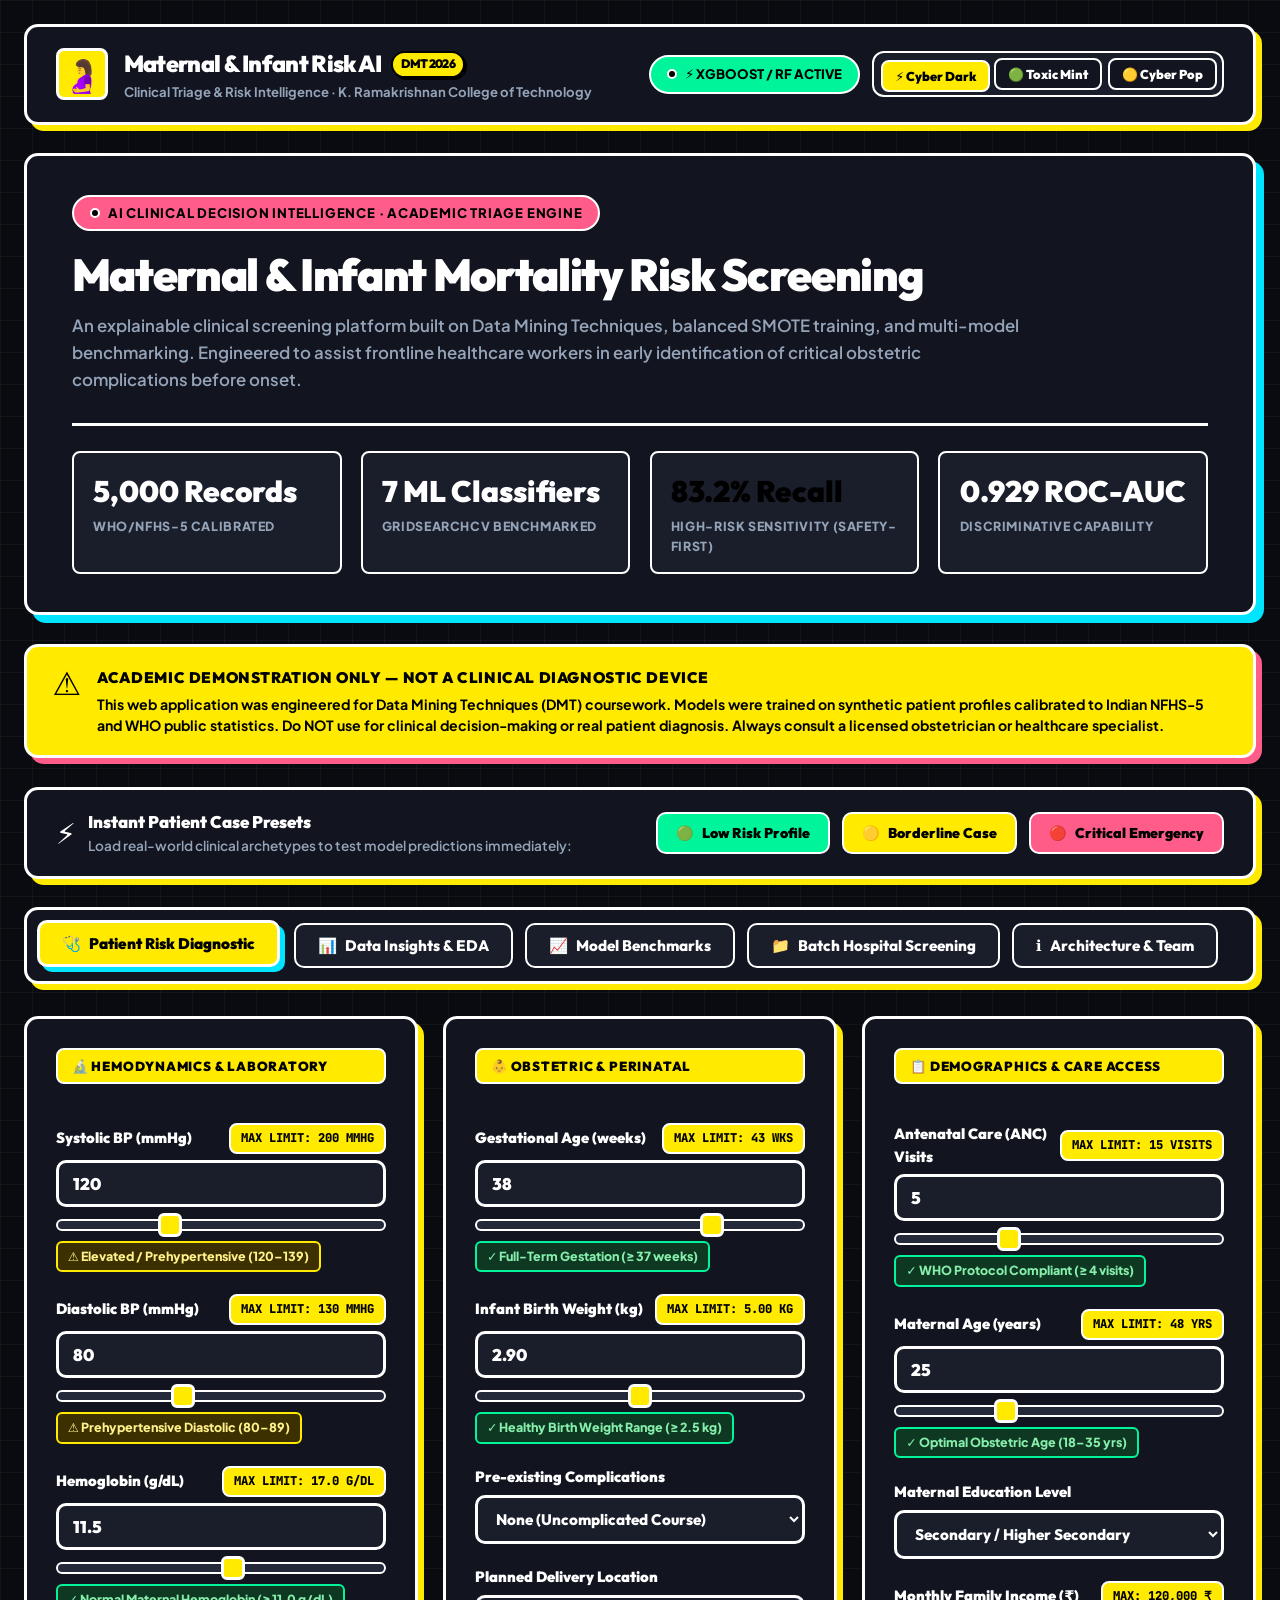
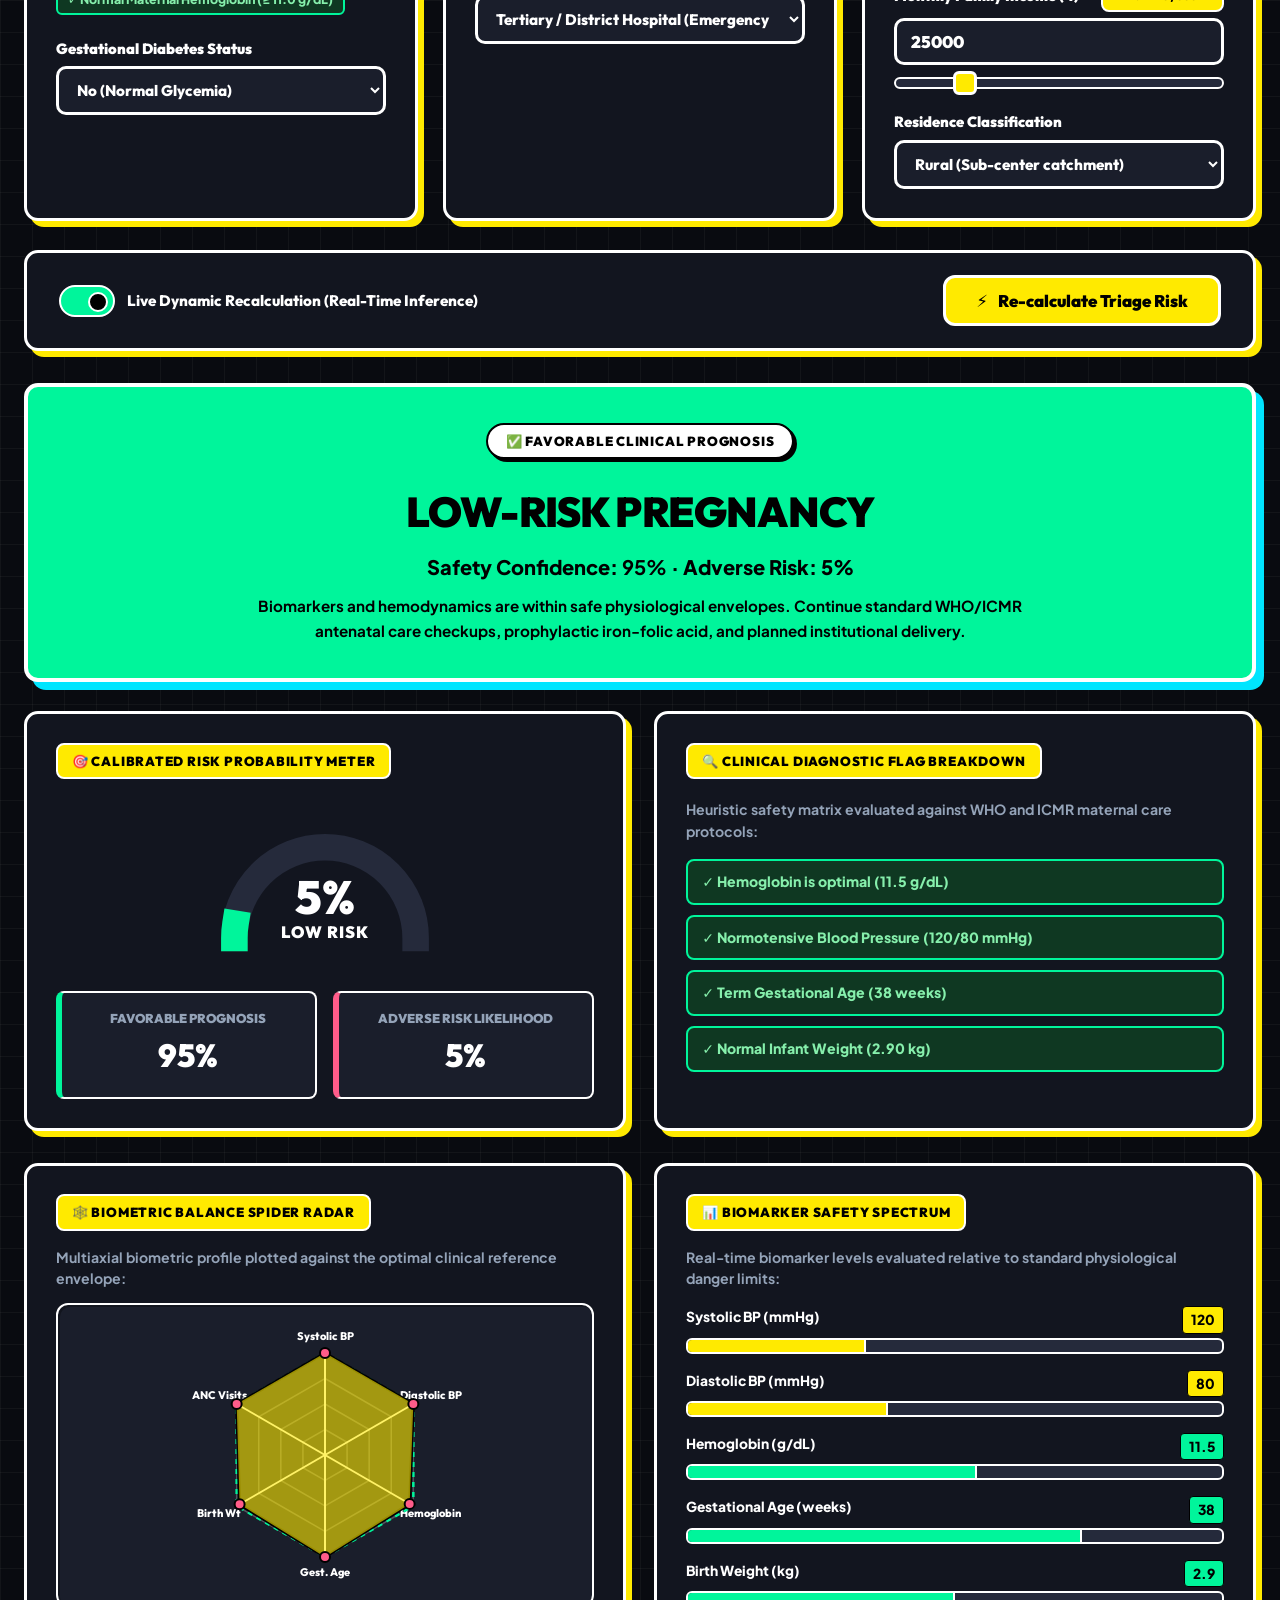
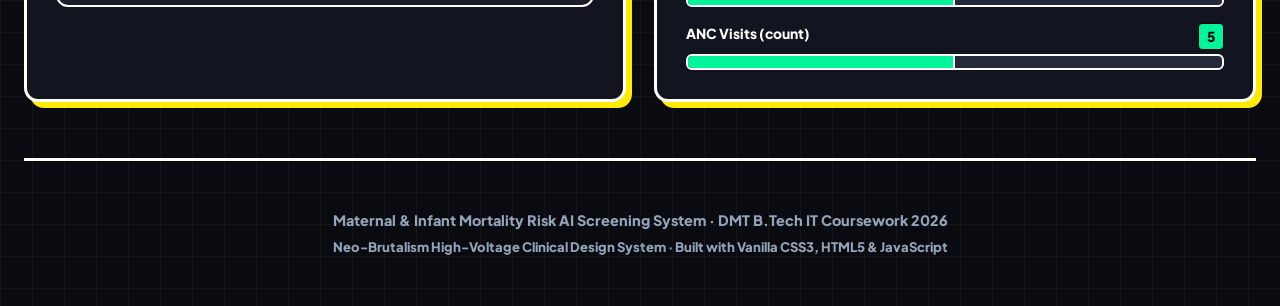
==== commit bfaec351: "feat(ui): implement cyber dark neo-brutalism theme by default" ====
--- a/web/index.html
+++ b/web/index.html
@@ -1,10 +1,10 @@
 <!DOCTYPE html>
-<html lang="en" data-theme="cyber" data-morphism="glass">
+<html lang="en" data-theme="dark" data-morphism="dark">
 <head>
   <meta charset="UTF-8">
   <meta name="viewport" content="width=device-width, initial-scale=1.0">
-  <title>Maternal & Infant Mortality Risk Screening — Neo-Brutalism AI Platform</title>
-  <meta name="description" content="AI Clinical Decision Support and Maternal-Infant Mortality Risk Prediction engineered with Data Mining Techniques, SMOTE, and Ensemble Learning in Neo-Brutalism design.">
+  <title>Maternal & Infant Mortality Risk Screening — Cyber Dark Neo-Brutalism</title>
+  <meta name="description" content="AI Clinical Decision Support and Maternal-Infant Mortality Risk Prediction engineered with Data Mining Techniques, SMOTE, and Ensemble Learning in Cyber Dark Neo-Brutalism.">
   <link rel="stylesheet" href="style.css">
   <link rel="icon" href="data:image/svg+xml,<svg xmlns=%22http://www.w3.org/2000/svg%22 viewBox=%220 0 100 100%22><text y=%22.9em%22 font-size=%2290%22>🤰</text></svg>">
 </head>
@@ -12,7 +12,7 @@
 
   <div class="app-wrapper">
 
-    <!-- Top Navigation Bar (Neo-Brutalism) -->
+    <!-- Top Navigation Bar (Cyber Dark Neo-Brutalism) -->
     <header class="top-nav morphism-card">
       <div class="brand-section">
         <div class="brand-logo-icon">🤰</div>
@@ -30,14 +30,14 @@
 
         <!-- Neo-Brutalist Palette Selector -->
         <div class="morphism-switcher-box" title="Switch Neo-Brutalist Color Palette">
-          <button class="morph-btn active" data-style="cyber" id="btnThemeCyber" title="Classic Neo-Brutalist Cyber Pop">
-            🟡 Cyber Pop
+          <button class="morph-btn active" data-style="dark" id="btnThemeDark" title="Cyber Dark High-Voltage">
+            ⚡ Cyber Dark
           </button>
           <button class="morph-btn" data-style="mint" id="btnThemeMint" title="Toxic Mint Neo-Brutalism">
             🟢 Toxic Mint
           </button>
-          <button class="morph-btn" data-style="dark" id="btnThemeDark" title="Cyber Dark High-Voltage">
-            ⚡ Cyber Dark
+          <button class="morph-btn" data-style="cyber" id="btnThemeCyber" title="Classic Neo-Brutalist Cyber Pop">
+            🟡 Cyber Pop
           </button>
         </div>
       </div>
--- a/web/style.css
+++ b/web/style.css
@@ -1,15 +1,15 @@
 /* =============================================================================
-   Maternal & Infant Mortality Risk Screening — Neo-Brutalism (Neu-Brutalism) Design System
+   Maternal & Infant Mortality Risk Screening — Cyber Dark Neo-Brutalism
    Course: Data Mining Techniques (DMT), B.Tech Information Technology
-   Style: Authentic High-Voltage Neo-Brutalism (High Contrast, Chunky 3.5px Black Borders,
-          Hard 6px Offset Drop Shadows, Electric Pop Accents & Tactile Click Micro-Interactions)
+   Style: Authentic High-Voltage Dark Neo-Brutalism (Obsidian Void Canvas,
+          Crisp White & Neon Borders, Offset Electric Shadows & Pop Accents)
    Authors: Sakthi Darshan K, Suriyaa R
    ============================================================================= */
 
 @import url('https://fonts.googleapis.com/css2?family=Plus+Jakarta+Sans:wght@400;500;600;700;800;900&family=Outfit:wght@500;600;700;800;900&family=JetBrains+Mono:wght@600;700;800&display=swap');
 
 /* ---------------------------------------------------------------------------
-   1. Neo-Brutalist Design Tokens
+   1. Dark Neo-Brutalist Design Tokens (DEFAULT: Cyber Dark)
    --------------------------------------------------------------------------- */
 :root {
   /* Typography */
@@ -17,28 +17,33 @@
   --font-display: 'Outfit', system-ui, -apple-system, sans-serif;
   --font-mono: 'JetBrains Mono', monospace;
 
-  /* High-Voltage Neo-Brutalist Palette */
-  --nb-bg: #f8f6f0;               /* Classic Neo-Brutalist Cream Canvas */
-  --nb-card: #ffffff;             /* Crisp Card Surface */
-  --nb-black: #000000;            /* Pitch Black for Outlines & Shadows */
-  --nb-yellow: #ffea00;           /* Electric Cyber Yellow */
-  --nb-pink: #ff5c8a;             /* Hot Punchy Coral Pink */
-  --nb-cyan: #00e5ff;             /* Vivid Aqua Cyan */
-  --nb-green: #00f59b;            /* Electric Spring Green */
-  --nb-purple: #b388ff;           /* High-Octane Lavender Purple */
-  --nb-orange: #ff9100;           /* Radiant Amber Orange */
-  --nb-blue: #3d5afe;             /* Electric Royal Blue */
-  --nb-text: #050505;             /* Maximum Contrast Body Text */
-  --nb-muted: #52525b;            /* Supporting Meta Text */
-
-  /* Neo-Brutalist Structural Physics */
-  --border-thick: 3.5px solid var(--nb-black);
-  --border-med: 2.5px solid var(--nb-black);
-  --border-thin: 2px solid var(--nb-black);
-  --shadow-main: 6px 6px 0px var(--nb-black);
-  --shadow-lg: 8px 8px 0px var(--nb-black);
-  --shadow-sm: 4px 4px 0px var(--nb-black);
-  --shadow-hover: 9px 9px 0px var(--nb-black);
+  /* Default Theme: High-Voltage Cyber Dark Neo-Brutalism */
+  --nb-bg: #090b10;                /* Deep Obsidian Void Canvas */
+  --nb-card: #12151f;              /* Dark Card Surface */
+  --nb-surface: #1a1e2b;           /* Elevated Dark Surface for Inputs & Sub-panels */
+  --nb-border-color: #ffffff;      /* Stark White Geometric Outlines */
+  --nb-text: #ffffff;              /* Maximum Contrast Crisp White Body Text */
+  --nb-muted: #94a3b8;             /* Slate Supporting Text */
+  --nb-black: #000000;             /* Pitch Black for Badges & Buttons */
+
+  /* Electric Pop Accents */
+  --nb-yellow: #ffea00;            /* Cyber Canary Yellow */
+  --nb-pink: #ff5c8a;              /* Punchy Coral Pink */
+  --nb-cyan: #00e5ff;              /* Vivid Aqua Cyan */
+  --nb-green: #00f59b;             /* Toxic Neon Spring Green */
+  --nb-purple: #b388ff;            /* High-Octane Violet */
+  --nb-orange: #ff9100;            /* Radiant Amber */
+
+  /* Neo-Brutalist Physics */
+  --border-thick: 3px solid var(--nb-border-color);
+  --border-med: 2px solid var(--nb-border-color);
+  --border-thin: 1.5px solid var(--nb-border-color);
+  --shadow-main: 6px 6px 0px #ffea00;     /* Signature Electric Yellow Shadow */
+  --shadow-lg: 8px 8px 0px #00e5ff;       /* Cyan Offset Shadow */
+  --shadow-sm: 4px 4px 0px #ffea00;       /* Compact Yellow Shadow */
+  --shadow-hover: 8px 8px 0px #00f59b;    /* Green Hover Shadow */
+  --shadow-pink: 6px 6px 0px #ff5c8a;
+  --shadow-black: 5px 5px 0px #000000;
   --radius-main: 14px;
   --radius-sm: 8px;
   --radius-pill: 9999px;
@@ -47,18 +52,33 @@
 }
 
 /* ---------------------------------------------------------------------------
-   Neo-Brutalist Palette Variations
+   Theme Variants: Cyber Pop & Toxic Mint (Optional Switchers)
    --------------------------------------------------------------------------- */
-/* 1. Cyber Pop (Default) */
+/* Cyber Dark Theme (Explicit Attribute) */
+[data-theme="dark"], [data-morphism="dark"], [data-morphism="hybrid"] {
+  --nb-bg: #090b10;
+  --nb-card: #12151f;
+  --nb-surface: #1a1e2b;
+  --nb-border-color: #ffffff;
+  --nb-text: #ffffff;
+  --nb-muted: #94a3b8;
+  --border-thick: 3px solid #ffffff;
+  --border-med: 2px solid #ffffff;
+  --border-thin: 1.5px solid #ffffff;
+  --shadow-main: 6px 6px 0px #ffea00;
+  --shadow-lg: 8px 8px 0px #00e5ff;
+  --shadow-sm: 4px 4px 0px #ffea00;
+  --shadow-hover: 8px 8px 0px #00f59b;
+}
+
+/* Light Theme: Cyber Pop */
 [data-theme="cyber"], [data-morphism="glass"] {
   --nb-bg: #fcfaf2;
   --nb-card: #ffffff;
-  --nb-text: #000000;
-  --nb-muted: #3f3f46;
-  --nb-yellow: #ffea00;
-  --nb-pink: #ff5c8a;
-  --nb-cyan: #00e5ff;
-  --nb-green: #00f59b;
+  --nb-surface: #f4f4f5;
+  --nb-border-color: #000000;
+  --nb-text: #050505;
+  --nb-muted: #52525b;
   --border-thick: 3.5px solid #000000;
   --border-med: 2.5px solid #000000;
   --border-thin: 2px solid #000000;
@@ -68,42 +88,21 @@
   --shadow-hover: 9px 9px 0px #000000;
 }
 
-/* 2. Toxic Mint */
+/* Mint Theme: Toxic Mint */
 [data-theme="mint"], [data-morphism="clay"] {
-  --nb-bg: #e6faef;
-  --nb-card: #ffffff;
-  --nb-text: #000000;
-  --nb-muted: #27272a;
-  --nb-yellow: #00f59b;
-  --nb-pink: #ff2a85;
-  --nb-cyan: #00e5ff;
-  --nb-green: #00f59b;
-  --border-thick: 3.5px solid #000000;
-  --border-med: 2.5px solid #000000;
-  --border-thin: 2px solid #000000;
-  --shadow-main: 6px 6px 0px #000000;
-  --shadow-lg: 8px 8px 0px #000000;
-  --shadow-sm: 4px 4px 0px #000000;
-  --shadow-hover: 9px 9px 0px #00f59b;
-}
-
-/* 3. Cyber Dark (High-Voltage Cyber-Brutalism) */
-[data-theme="dark"], [data-morphism="hybrid"], [data-morphism="dark"] {
-  --nb-bg: #0d0f15;
-  --nb-card: #161822;
+  --nb-bg: #0b1a13;
+  --nb-card: #12241b;
+  --nb-surface: #173225;
+  --nb-border-color: #00f59b;
   --nb-text: #ffffff;
-  --nb-muted: #cbd5e1;
-  --nb-yellow: #ffea00;
-  --nb-pink: #ff5c8a;
-  --nb-cyan: #00e5ff;
-  --nb-green: #00f59b;
-  --border-thick: 3.5px solid #ffffff;
-  --border-med: 2.5px solid #ffffff;
-  --border-thin: 2px solid #ffffff;
-  --shadow-main: 6px 6px 0px #ffea00;
-  --shadow-lg: 8px 8px 0px #00e5ff;
-  --shadow-sm: 4px 4px 0px #ffea00;
-  --shadow-hover: 9px 9px 0px #00f59b;
+  --nb-muted: #a7f3d0;
+  --border-thick: 3px solid #00f59b;
+  --border-med: 2px solid #00f59b;
+  --border-thin: 1.5px solid #00f59b;
+  --shadow-main: 6px 6px 0px #ff2a85;
+  --shadow-lg: 8px 8px 0px #ffea00;
+  --shadow-sm: 4px 4px 0px #ff2a85;
+  --shadow-hover: 8px 8px 0px #00e5ff;
 }
 
 /* ---------------------------------------------------------------------------
@@ -123,10 +122,10 @@
 body {
   font-family: var(--font-main);
   background-color: var(--nb-bg);
-  /* Subtle grid pattern typical of Neo-Brutalist architecture */
+  /* Cyber Dark Grid Pattern */
   background-image: 
-    linear-gradient(rgba(0, 0, 0, 0.05) 1px, transparent 1px),
-    linear-gradient(90deg, rgba(0, 0, 0, 0.05) 1px, transparent 1px);
+    linear-gradient(rgba(255, 255, 255, 0.04) 1px, transparent 1px),
+    linear-gradient(90deg, rgba(255, 255, 255, 0.04) 1px, transparent 1px);
   background-size: 32px 32px;
   color: var(--nb-text);
   line-height: 1.55;
@@ -135,7 +134,12 @@
   overflow-x: hidden;
 }
 
-/* App Wrapper */
+[data-theme="cyber"] body {
+  background-image: 
+    linear-gradient(rgba(0, 0, 0, 0.06) 1px, transparent 1px),
+    linear-gradient(90deg, rgba(0, 0, 0, 0.06) 1px, transparent 1px);
+}
+
 .app-wrapper {
   max-width: 1400px;
   margin: 0 auto;
@@ -151,6 +155,7 @@
   box-shadow: var(--shadow-main);
   transition: var(--transition-snap);
   position: relative;
+  color: var(--nb-text);
 }
 
 .morphism-card:hover {
@@ -163,9 +168,9 @@
   align-items: center;
   gap: 8px;
   background: var(--nb-yellow);
-  color: var(--nb-black);
+  color: #000000;
   border: var(--border-med);
-  box-shadow: 3px 3px 0px var(--nb-black);
+  box-shadow: 3px 3px 0px var(--shadow-black);
   border-radius: var(--radius-sm);
   padding: 6px 14px;
   font-family: var(--font-display);
@@ -185,7 +190,9 @@
   justify-content: space-between;
   padding: 1.2rem 1.8rem;
   margin-bottom: 1.8rem;
-  background: #ffffff;
+  background: var(--nb-card);
+  border: var(--border-thick);
+  box-shadow: var(--shadow-main);
 }
 
 .brand-section {
@@ -200,7 +207,7 @@
   border-radius: var(--radius-sm);
   background: var(--nb-yellow);
   border: var(--border-thick);
-  box-shadow: 4px 4px 0px var(--nb-black);
+  box-shadow: 4px 4px 0px var(--shadow-black);
   display: flex;
   align-items: center;
   justify-content: center;
@@ -212,7 +219,7 @@
   font-size: 1.45rem;
   font-weight: 900;
   letter-spacing: -0.03em;
-  color: var(--nb-black);
+  color: var(--nb-text);
   display: flex;
   align-items: center;
   gap: 10px;
@@ -220,12 +227,12 @@
 
 .brand-title-group h1 span {
   font-size: 0.76rem;
-  background: var(--nb-cyan);
-  color: var(--nb-black);
-  border: 2px solid var(--nb-black);
+  background: var(--nb-yellow);
+  color: #000000;
+  border: 2px solid var(--nb-border-color);
   padding: 3px 10px;
   border-radius: var(--radius-pill);
-  box-shadow: 2px 2px 0px var(--nb-black);
+  box-shadow: 2px 2px 0px var(--shadow-black);
   font-weight: 900;
 }
 
@@ -246,9 +253,9 @@
   align-items: center;
   gap: 8px;
   background: var(--nb-green);
-  color: var(--nb-black);
+  color: #000000;
   border: var(--border-med);
-  box-shadow: 3px 3px 0px var(--nb-black);
+  box-shadow: 3px 3px 0px var(--shadow-black);
   padding: 7px 16px;
   border-radius: var(--radius-pill);
   font-size: 0.82rem;
@@ -260,7 +267,7 @@
   width: 10px;
   height: 10px;
   border-radius: 50%;
-  background: var(--nb-black);
+  background: #000000;
   border: 2px solid #ffffff;
 }
 
@@ -269,36 +276,38 @@
   display: flex;
   align-items: center;
   gap: 6px;
-  background: var(--nb-bg);
+  background: var(--nb-surface);
   padding: 5px;
   border: var(--border-med);
   border-radius: 12px;
-  box-shadow: 3px 3px 0px var(--nb-black);
+  box-shadow: 3px 3px 0px var(--shadow-black);
 }
 
 .morph-btn {
-  background: #ffffff;
-  color: var(--nb-black);
-  border: 2px solid var(--nb-black);
+  background: var(--nb-card);
+  color: var(--nb-text);
+  border: 2px solid var(--nb-border-color);
   font-family: var(--font-display);
   font-size: 0.8rem;
   font-weight: 900;
   padding: 6px 12px;
   border-radius: 8px;
   cursor: pointer;
-  box-shadow: 2px 2px 0px var(--nb-black);
+  box-shadow: 2px 2px 0px var(--shadow-black);
   transition: var(--transition-snap);
 }
 
 .morph-btn:hover {
   transform: translate(-1px, -1px);
-  box-shadow: 3px 3px 0px var(--nb-black);
+  box-shadow: 3px 3px 0px var(--nb-yellow);
 }
 
 .morph-btn.active {
   background: var(--nb-yellow);
+  color: #000000;
+  border-color: var(--nb-border-color);
   transform: translate(2px, 2px);
-  box-shadow: 0px 0px 0px var(--nb-black);
+  box-shadow: 0px 0px 0px var(--shadow-black);
 }
 
 /* ---------------------------------------------------------------------------
@@ -307,7 +316,9 @@
 .hero-card {
   padding: 2.4rem 2.8rem;
   margin-bottom: 1.8rem;
-  background: #ffffff;
+  background: var(--nb-card);
+  border: var(--border-thick);
+  box-shadow: var(--shadow-lg);
 }
 
 .hero-pill-badge {
@@ -315,9 +326,9 @@
   align-items: center;
   gap: 8px;
   background: var(--nb-pink);
-  color: var(--nb-black);
+  color: #000000;
   border: var(--border-med);
-  box-shadow: 3px 3px 0px var(--nb-black);
+  box-shadow: 3px 3px 0px var(--shadow-black);
   padding: 6px 16px;
   border-radius: var(--radius-pill);
   font-size: 0.82rem;
@@ -333,14 +344,14 @@
   font-weight: 900;
   line-height: 1.12;
   letter-spacing: -0.03em;
-  color: var(--nb-black);
+  color: var(--nb-text);
   margin-bottom: 0.8rem;
 }
 
 .hero-description {
   font-size: 1.05rem;
   font-weight: 600;
-  color: #27272a;
+  color: var(--nb-muted);
   max-width: 950px;
   line-height: 1.6;
   margin-bottom: 1.8rem;
@@ -356,9 +367,9 @@
 }
 
 .stat-box {
-  background: var(--nb-bg);
+  background: var(--nb-surface);
   border: var(--border-med);
-  box-shadow: 4px 4px 0px var(--nb-black);
+  box-shadow: 4px 4px 0px var(--shadow-main);
   border-radius: var(--radius-sm);
   padding: 1rem 1.2rem;
   display: flex;
@@ -369,7 +380,7 @@
   font-family: var(--font-display);
   font-size: 1.85rem;
   font-weight: 900;
-  color: var(--nb-black);
+  color: var(--nb-text);
 }
 
 .stat-label {
@@ -387,8 +398,9 @@
   align-items: flex-start;
   gap: 16px;
   background: var(--nb-yellow);
-  border: var(--border-thick);
-  box-shadow: var(--shadow-main);
+  color: #000000;
+  border: var(--border-thick);
+  box-shadow: var(--shadow-pink);
   border-radius: var(--radius-main);
   padding: 1.2rem 1.6rem;
   margin-bottom: 1.8rem;
@@ -403,7 +415,7 @@
   font-family: var(--font-display);
   font-size: 0.95rem;
   font-weight: 900;
-  color: var(--nb-black);
+  color: #000000;
   text-transform: uppercase;
   letter-spacing: 0.04em;
   margin-bottom: 4px;
@@ -411,8 +423,8 @@
 
 .disclaimer-body p {
   font-size: 0.88rem;
-  font-weight: 600;
-  color: var(--nb-black);
+  font-weight: 700;
+  color: #000000;
   line-height: 1.5;
 }
 
@@ -427,7 +439,9 @@
   gap: 1.2rem;
   padding: 1.2rem 1.8rem;
   margin-bottom: 1.8rem;
-  background: #ffffff;
+  background: var(--nb-card);
+  border: var(--border-thick);
+  box-shadow: var(--shadow-main);
 }
 
 .preset-title-group {
@@ -444,7 +458,7 @@
   font-family: var(--font-display);
   font-size: 1.05rem;
   font-weight: 900;
-  color: var(--nb-black);
+  color: var(--nb-text);
 }
 
 .preset-title-group p {
@@ -467,7 +481,7 @@
   padding: 10px 18px;
   border-radius: 10px;
   border: var(--border-med);
-  box-shadow: 4px 4px 0px var(--nb-black);
+  box-shadow: 4px 4px 0px var(--shadow-black);
   cursor: pointer;
   display: inline-flex;
   align-items: center;
@@ -477,37 +491,37 @@
 
 .preset-btn:hover {
   transform: translate(-2px, -2px);
-  box-shadow: 6px 6px 0px var(--nb-black);
+  box-shadow: 6px 6px 0px var(--shadow-black);
 }
 
 .preset-btn:active {
   transform: translate(3px, 3px);
-  box-shadow: 1px 1px 0px var(--nb-black);
+  box-shadow: 1px 1px 0px var(--shadow-black);
 }
 
 .preset-btn-low {
   background: var(--nb-green);
-  color: var(--nb-black);
+  color: #000000;
 }
 
 .preset-btn-borderline {
   background: var(--nb-yellow);
-  color: var(--nb-black);
+  color: #000000;
 }
 
 .preset-btn-critical {
   background: var(--nb-pink);
-  color: var(--nb-black);
+  color: #000000;
 }
 
 /* ---------------------------------------------------------------------------
-   7. Navigation Tabs (Chunky Neo-Brutalist Tabs)
+   7. Navigation Tabs (Chunky Cyber-Brutalist Tabs)
    --------------------------------------------------------------------------- */
 .tabs-navigation-bar {
   display: flex;
   align-items: center;
   gap: 12px;
-  background: #ffffff;
+  background: var(--nb-card);
   padding: 12px;
   border: var(--border-thick);
   border-radius: var(--radius-main);
@@ -517,9 +531,9 @@
 }
 
 .tab-nav-btn {
-  background: #ffffff;
+  background: var(--nb-surface);
   border: var(--border-med);
-  color: var(--nb-black);
+  color: var(--nb-text);
   font-family: var(--font-display);
   font-size: 0.95rem;
   font-weight: 800;
@@ -530,27 +544,28 @@
   display: inline-flex;
   align-items: center;
   gap: 8px;
-  box-shadow: 3px 3px 0px var(--nb-black);
+  box-shadow: 3px 3px 0px var(--shadow-black);
   transition: var(--transition-snap);
 }
 
 .tab-nav-btn:hover {
-  background: var(--nb-bg);
+  background: #232839;
   transform: translate(-1px, -1px);
-  box-shadow: 5px 5px 0px var(--nb-black);
+  box-shadow: 5px 5px 0px var(--nb-yellow);
 }
 
 .tab-nav-btn.active {
   background: var(--nb-yellow);
-  border: var(--border-thick);
-  box-shadow: 5px 5px 0px var(--nb-black);
+  color: #000000;
+  border: var(--border-thick);
+  box-shadow: 5px 5px 0px var(--nb-cyan);
   font-weight: 900;
   transform: translate(-2px, -2px);
 }
 
 .tab-nav-btn:active {
   transform: translate(2px, 2px);
-  box-shadow: 1px 1px 0px var(--nb-black);
+  box-shadow: 1px 1px 0px var(--shadow-black);
 }
 
 /* Tab Panels */
@@ -569,7 +584,7 @@
 }
 
 /* ---------------------------------------------------------------------------
-   8. Tab 1: Direct Number Form Inputs & Maximum Limits
+   8. Tab 1: Form Inputs & Boundary Limit Pills
    --------------------------------------------------------------------------- */
 .form-grid-columns {
   display: grid;
@@ -589,7 +604,9 @@
   display: flex;
   flex-direction: column;
   gap: 1.4rem;
-  background: #ffffff;
+  background: var(--nb-card);
+  border: var(--border-thick);
+  box-shadow: var(--shadow-main);
 }
 
 .form-group {
@@ -608,10 +625,10 @@
   font-family: var(--font-display);
   font-size: 0.92rem;
   font-weight: 900;
-  color: var(--nb-black);
-}
-
-/* Maximum Limit Pill (High-Contrast Neo-Brutalist Tag) */
+  color: var(--nb-text);
+}
+
+/* Maximum Limit Pill */
 .max-limit-pill {
   font-family: var(--font-mono);
   font-size: 0.76rem;
@@ -620,9 +637,9 @@
   padding: 4px 10px;
   border-radius: var(--radius-sm);
   background: var(--nb-yellow);
-  color: var(--nb-black);
-  border: 2px solid var(--nb-black);
-  box-shadow: 2px 2px 0px var(--nb-black);
+  color: #000000;
+  border: 2px solid var(--nb-border-color);
+  box-shadow: 2px 2px 0px var(--shadow-black);
   white-space: nowrap;
 }
 
@@ -643,26 +660,27 @@
   font-family: var(--font-display);
   font-size: 1.05rem;
   font-weight: 900;
-  background: #ffffff;
-  color: var(--nb-black);
+  background: var(--nb-surface);
+  color: var(--nb-text);
   border: var(--border-thick);
   border-radius: 10px;
-  box-shadow: 4px 4px 0px var(--nb-black);
+  box-shadow: 4px 4px 0px var(--shadow-black);
   outline: none;
   transition: var(--transition-snap);
 }
 
 .number-input-field:focus {
-  background: #fef08a;
+  background: #232839;
+  border-color: var(--nb-yellow);
   transform: translate(-1px, -1px);
-  box-shadow: 6px 6px 0px var(--nb-black);
+  box-shadow: 6px 6px 0px var(--nb-yellow);
 }
 
 .number-input-field.input-error {
-  background: #ffe4e6 !important;
-  border-color: var(--nb-black) !important;
-  box-shadow: 5px 5px 0px #ef4444 !important;
-  color: #dc2626 !important;
+  background: #3b1219 !important;
+  border-color: var(--nb-pink) !important;
+  box-shadow: 5px 5px 0px var(--nb-pink) !important;
+  color: #fca5a5 !important;
 }
 
 /* Range Slider */
@@ -672,8 +690,8 @@
   width: 100%;
   height: 12px;
   border-radius: 6px;
-  background: #e4e4e7;
-  border: 2px solid var(--nb-black);
+  background: #252a3b;
+  border: 2px solid var(--nb-border-color);
   outline: none;
   margin-top: 6px;
 }
@@ -685,9 +703,9 @@
   height: 24px;
   border-radius: 6px;
   background: var(--nb-yellow);
-  border: 3px solid var(--nb-black);
+  border: 3px solid var(--nb-border-color);
   cursor: pointer;
-  box-shadow: 2px 2px 0px var(--nb-black);
+  box-shadow: 2px 2px 0px var(--shadow-black);
   transition: transform 0.1s ease;
 }
 
@@ -703,18 +721,19 @@
   font-family: var(--font-display);
   font-size: 0.95rem;
   font-weight: 800;
-  background: #ffffff;
-  color: var(--nb-black);
+  background: var(--nb-surface);
+  color: var(--nb-text);
   border: var(--border-thick);
   border-radius: 10px;
-  box-shadow: 4px 4px 0px var(--nb-black);
+  box-shadow: 4px 4px 0px var(--shadow-black);
   outline: none;
   cursor: pointer;
   transition: var(--transition-snap);
 }
 
 .select-input:focus {
-  background: #e0f2fe;
+  background: #252a3b;
+  border-color: var(--nb-cyan);
 }
 
 /* Field Alert Badges */
@@ -725,25 +744,28 @@
   align-items: center;
   gap: 6px;
   margin-top: 4px;
-  padding: 3px 8px;
+  padding: 4px 10px;
   border-radius: 6px;
-  border: 1.5px solid var(--nb-black);
+  border: 2px solid var(--nb-border-color);
   width: fit-content;
 }
 
 .alert-safe {
-  background: var(--nb-green);
-  color: var(--nb-black);
+  background: #0f3822;
+  color: #86efac;
+  border-color: #00f59b;
 }
 
 .alert-warning {
-  background: var(--nb-yellow);
-  color: var(--nb-black);
+  background: #3d3000;
+  color: #fef08a;
+  border-color: #ffea00;
 }
 
 .alert-danger {
-  background: var(--nb-pink);
-  color: var(--nb-black);
+  background: #450a13;
+  color: #fca5a5;
+  border-color: #ff5c8a;
 }
 
 /* Action Bar */
@@ -755,7 +777,9 @@
   gap: 1.2rem;
   padding: 1.4rem 2rem;
   margin-bottom: 2rem;
-  background: #ffffff;
+  background: var(--nb-card);
+  border: var(--border-thick);
+  box-shadow: var(--shadow-main);
 }
 
 .toggle-wrapper {
@@ -768,7 +792,7 @@
   font-family: var(--font-display);
   font-size: 0.95rem;
   font-weight: 800;
-  color: var(--nb-black);
+  color: var(--nb-text);
 }
 
 .switch {
@@ -788,10 +812,10 @@
   position: absolute;
   cursor: pointer;
   top: 0; left: 0; right: 0; bottom: 0;
-  background-color: #e4e4e7;
+  background-color: #262c3e;
   border: var(--border-med);
   border-radius: 34px;
-  box-shadow: 2px 2px 0px var(--nb-black);
+  box-shadow: 2px 2px 0px var(--shadow-black);
   transition: .15s;
 }
 
@@ -802,7 +826,7 @@
   width: 20px;
   left: 3px;
   bottom: 3px;
-  background-color: var(--nb-black);
+  background-color: #ffffff;
   border-radius: 50%;
   transition: .15s;
 }
@@ -813,14 +837,14 @@
 
 input:checked + .switch-slider:before {
   transform: translateX(24px);
-  background-color: #ffffff;
-  border: 2px solid var(--nb-black);
+  background-color: #000000;
+  border: 2px solid #ffffff;
 }
 
 .btn-primary {
   font-family: var(--font-display);
   background: var(--nb-yellow);
-  color: var(--nb-black);
+  color: #000000;
   font-size: 1.05rem;
   font-weight: 900;
   padding: 12px 30px;
@@ -830,19 +854,19 @@
   display: inline-flex;
   align-items: center;
   gap: 10px;
-  box-shadow: 5px 5px 0px var(--nb-black);
+  box-shadow: 5px 5px 0px var(--shadow-black);
   transition: var(--transition-snap);
 }
 
 .btn-primary:hover {
   transform: translate(-2px, -2px);
-  box-shadow: 7px 7px 0px var(--nb-black);
+  box-shadow: 7px 7px 0px var(--shadow-black);
   background: #fde047;
 }
 
 .btn-primary:active {
   transform: translate(3px, 3px);
-  box-shadow: 1px 1px 0px var(--nb-black);
+  box-shadow: 1px 1px 0px var(--shadow-black);
 }
 
 /* ---------------------------------------------------------------------------
@@ -850,7 +874,8 @@
    --------------------------------------------------------------------------- */
 .result-banner-high {
   background: var(--nb-pink);
-  border: 4px solid var(--nb-black);
+  color: #000000;
+  border: 4px solid var(--nb-border-color);
   border-radius: var(--radius-main);
   box-shadow: var(--shadow-lg);
   padding: 2.2rem;
@@ -860,7 +885,8 @@
 
 .result-banner-low {
   background: var(--nb-green);
-  border: 4px solid var(--nb-black);
+  color: #000000;
+  border: 4px solid var(--nb-border-color);
   border-radius: var(--radius-main);
   box-shadow: var(--shadow-lg);
   padding: 2.2rem;
@@ -873,30 +899,17 @@
   padding: 6px 18px;
   border-radius: var(--radius-pill);
   font-family: var(--font-display);
-  font-weight: 900;
-  font-size: 0.9rem;
-  letter-spacing: 0.08em;
+  font-size: 0.82rem;
+  font-weight: 900;
+  letter-spacing: 0.06em;
   text-transform: uppercase;
-  border: var(--border-med);
-  box-shadow: 3px 3px 0px var(--nb-black);
   margin-bottom: 0.8rem;
 }
 
-.result-pill-high {
-  background: #ffffff;
-  color: var(--nb-black);
-}
-
-.result-pill-low {
-  background: #ffffff;
-  color: var(--nb-black);
-}
-
 .result-headline {
   font-family: var(--font-display);
   font-size: 2.6rem;
   font-weight: 900;
-  color: var(--nb-black);
   margin-bottom: 0.4rem;
   letter-spacing: -0.02em;
 }
@@ -904,14 +917,12 @@
 .result-subtitle {
   font-size: 1.25rem;
   font-weight: 800;
-  color: var(--nb-black);
   margin-bottom: 0.8rem;
 }
 
 .result-explanation {
   font-size: 0.95rem;
   font-weight: 700;
-  color: var(--nb-black);
   max-width: 800px;
   margin: 0 auto;
   line-height: 1.6;
@@ -933,7 +944,9 @@
 
 .analysis-panel {
   padding: 1.8rem;
-  background: #ffffff;
+  background: var(--nb-card);
+  border: var(--border-thick);
+  box-shadow: var(--shadow-main);
 }
 
 /* Gauge Meter Container */
@@ -952,7 +965,7 @@
 
 .gauge-bg-arc {
   fill: none;
-  stroke: #e4e4e7;
+  stroke: #252a3b;
   stroke-width: 22;
   stroke-linecap: square;
 }
@@ -969,7 +982,7 @@
   font-family: var(--font-display);
   font-size: 2.4rem;
   font-weight: 900;
-  fill: var(--nb-black);
+  fill: var(--nb-text);
   text-anchor: middle;
 }
 
@@ -977,7 +990,7 @@
   font-family: var(--font-display);
   font-size: 0.85rem;
   font-weight: 900;
-  fill: var(--nb-black);
+  fill: var(--nb-text);
   text-anchor: middle;
   text-transform: uppercase;
   letter-spacing: 0.06em;
@@ -992,9 +1005,9 @@
 }
 
 .kpi-stat-box {
-  background: var(--nb-bg);
+  background: var(--nb-surface);
   border: var(--border-med);
-  box-shadow: 4px 4px 0px var(--nb-black);
+  box-shadow: 4px 4px 0px var(--shadow-black);
   border-radius: var(--radius-sm);
   padding: 1rem;
   text-align: center;
@@ -1005,13 +1018,14 @@
   font-size: 0.8rem;
   font-weight: 900;
   text-transform: uppercase;
+  color: var(--nb-muted);
 }
 
 .kpi-stat-number {
   font-family: var(--font-display);
   font-size: 2rem;
   font-weight: 900;
-  color: var(--nb-black);
+  color: var(--nb-text);
   margin-top: 2px;
 }
 
@@ -1029,20 +1043,22 @@
   gap: 10px;
   padding: 10px 14px;
   border-radius: 8px;
-  border: 2px solid var(--nb-black);
-  box-shadow: 3px 3px 0px var(--nb-black);
+  border: 2px solid var(--nb-border-color);
+  box-shadow: 3px 3px 0px var(--shadow-black);
   font-size: 0.88rem;
   font-weight: 800;
 }
 
 .flag-danger {
-  background: #ffe4e6;
-  color: #9f1239;
+  background: #3b1219;
+  color: #fca5a5;
+  border-color: #ff5c8a;
 }
 
 .flag-safe {
-  background: #dcfce7;
-  color: #14532d;
+  background: #0f3822;
+  color: #86efac;
+  border-color: #00f59b;
 }
 
 /* Telemetry (Radar & Bars) */
@@ -1066,10 +1082,10 @@
   position: relative;
   width: 100%;
   min-height: 280px;
-  background: var(--nb-bg);
+  background: var(--nb-surface);
   border: var(--border-med);
   border-radius: 12px;
-  box-shadow: inset 2px 2px 0px rgba(0,0,0,0.1);
+  box-shadow: inset 2px 2px 0px rgba(0,0,0,0.3);
   padding: 10px;
 }
 
@@ -1097,31 +1113,32 @@
   justify-content: space-between;
   font-size: 0.86rem;
   font-weight: 800;
+  color: var(--nb-text);
 }
 
 .bar-track {
   width: 100%;
   height: 16px;
-  background: #e4e4e7;
-  border: 2px solid var(--nb-black);
+  background: #252a3b;
+  border: 2px solid var(--nb-border-color);
   border-radius: 6px;
-  box-shadow: 2px 2px 0px var(--nb-black);
+  box-shadow: 2px 2px 0px var(--shadow-black);
   overflow: hidden;
   position: relative;
 }
 
 .bar-progress {
   height: 100%;
-  border-right: 2px solid var(--nb-black);
+  border-right: 2px solid var(--nb-border-color);
   transition: width 0.4s ease;
 }
 
 /* ---------------------------------------------------------------------------
-   10. Tab 2: Interactive Data Insights & Population Sandbox (Neu-Brutalism)
+   10. Tab 2: Interactive Data Insights & Population Sandbox (Cyber Dark)
    --------------------------------------------------------------------------- */
 .eda-interactive-panel {
   padding: 1.8rem;
-  background: #ffffff;
+  background: var(--nb-card);
   border: var(--border-thick);
   border-radius: var(--radius-main);
   box-shadow: var(--shadow-main);
@@ -1137,39 +1154,41 @@
 }
 
 .eda-metric-btn {
-  background: #ffffff;
+  background: var(--nb-surface);
   border: var(--border-med);
-  color: var(--nb-black);
+  color: var(--nb-text);
   font-family: var(--font-display);
   font-size: 0.85rem;
   font-weight: 800;
   padding: 8px 16px;
   border-radius: 8px;
   cursor: pointer;
-  box-shadow: 3px 3px 0px var(--nb-black);
+  box-shadow: 3px 3px 0px var(--shadow-black);
   transition: var(--transition-snap);
 }
 
 .eda-metric-btn:hover {
-  background: var(--nb-bg);
+  background: #252a3b;
   transform: translate(-1px, -1px);
-  box-shadow: 4px 4px 0px var(--nb-black);
+  box-shadow: 4px 4px 0px var(--nb-yellow);
 }
 
 .eda-metric-btn.active {
   background: var(--nb-yellow);
+  color: #000000;
+  border-color: var(--nb-border-color);
   transform: translate(-2px, -2px);
-  box-shadow: 4px 4px 0px var(--nb-black);
+  box-shadow: 4px 4px 0px var(--nb-cyan);
 }
 
 .eda-canvas-wrap {
   display: flex;
   justify-content: center;
   align-items: center;
-  background: var(--nb-bg);
+  background: var(--nb-surface);
   border: var(--border-thick);
   border-radius: 12px;
-  box-shadow: inset 2px 2px 0px rgba(0,0,0,0.06);
+  box-shadow: inset 2px 2px 0px rgba(0,0,0,0.3);
   padding: 1rem;
   margin: 1.2rem 0;
   overflow-x: auto;
@@ -1181,10 +1200,10 @@
 }
 
 .eda-sim-box {
-  background: var(--nb-bg);
+  background: var(--nb-surface);
   border: var(--border-med);
   border-radius: 10px;
-  box-shadow: 4px 4px 0px var(--nb-black);
+  box-shadow: 4px 4px 0px var(--shadow-black);
   padding: 1.2rem;
   margin-top: 1rem;
 }
@@ -1195,13 +1214,18 @@
   gap: 12px;
   margin-bottom: 1.8rem;
   flex-wrap: wrap;
+  background: var(--nb-card);
+  border: var(--border-thick);
+  box-shadow: var(--shadow-main);
+  padding: 1.2rem;
+  border-radius: var(--radius-main);
 }
 
 .gallery-card-badge {
   display: inline-block;
   background: var(--nb-yellow);
-  color: var(--nb-black);
-  border: 1.5px solid var(--nb-black);
+  color: #000000;
+  border: 1.5px solid var(--nb-border-color);
   font-size: 0.72rem;
   font-weight: 900;
   padding: 2px 8px;
@@ -1216,9 +1240,9 @@
   align-items: center;
   gap: 6px;
   background: var(--nb-yellow);
-  color: var(--nb-black);
-  border: 2px solid var(--nb-black);
-  box-shadow: 2px 2px 0px var(--nb-black);
+  color: #000000;
+  border: 2px solid var(--nb-border-color);
+  box-shadow: 2px 2px 0px var(--shadow-black);
   font-family: var(--font-display);
   font-size: 0.8rem;
   font-weight: 900;
@@ -1232,7 +1256,7 @@
 
 .expand-btn:hover {
   transform: translate(-1px, -1px);
-  box-shadow: 4px 4px 0px var(--nb-black);
+  box-shadow: 4px 4px 0px var(--nb-cyan);
   background: #fde047;
 }
 
@@ -1245,10 +1269,10 @@
 }
 
 .filter-btn {
-  background: #ffffff;
+  background: var(--nb-surface);
   border: var(--border-med);
-  box-shadow: 4px 4px 0px var(--nb-black);
-  color: var(--nb-black);
+  box-shadow: 4px 4px 0px var(--shadow-black);
+  color: var(--nb-text);
   font-family: var(--font-display);
   font-size: 0.9rem;
   font-weight: 900;
@@ -1259,15 +1283,17 @@
 }
 
 .filter-btn:hover {
-  background: var(--nb-bg);
+  background: #252a3b;
   transform: translate(-1px, -1px);
-  box-shadow: 6px 6px 0px var(--nb-black);
+  box-shadow: 6px 6px 0px var(--nb-yellow);
 }
 
 .filter-btn.active {
   background: var(--nb-cyan);
+  color: #000000;
+  border-color: var(--nb-border-color);
   transform: translate(-2px, -2px);
-  box-shadow: 6px 6px 0px var(--nb-black);
+  box-shadow: 6px 6px 0px var(--shadow-black);
 }
 
 .gallery-grid {
@@ -1278,7 +1304,10 @@
 
 .gallery-card {
   padding: 1.5rem;
-  background: #ffffff;
+  background: var(--nb-card);
+  border: var(--border-thick);
+  box-shadow: var(--shadow-main);
+  border-radius: var(--radius-main);
   display: flex;
   flex-direction: column;
   cursor: pointer;
@@ -1288,7 +1317,7 @@
 .gallery-card:hover {
   transform: translate(-3px, -3px);
   box-shadow: var(--shadow-hover);
-  background: #fffdf5;
+  background: #171b28;
 }
 
 .gallery-img-wrap {
@@ -1297,24 +1326,24 @@
   border-radius: 10px;
   border: var(--border-med);
   overflow: hidden;
-  background: #f4f4f5;
+  background: #090b10;
   margin-bottom: 1.2rem;
   position: relative;
-  box-shadow: 3px 3px 0px var(--nb-black);
+  box-shadow: 3px 3px 0px var(--shadow-black);
 }
 
 .gallery-img-wrap img {
   width: 100%;
   height: 100%;
   object-fit: contain;
-  background: #ffffff;
+  background: #090b10;
 }
 
 .gallery-card h4 {
   font-family: var(--font-display);
   font-size: 1.2rem;
   font-weight: 900;
-  color: var(--nb-black);
+  color: var(--nb-text);
   margin-bottom: 6px;
 }
 
@@ -1332,7 +1361,7 @@
   left: 0;
   width: 100vw;
   height: 100vh;
-  background: rgba(0, 0, 0, 0.75);
+  background: rgba(0, 0, 0, 0.85);
   z-index: 2000;
   display: none;
   align-items: center;
@@ -1348,10 +1377,11 @@
   max-width: 980px;
   width: 100%;
   padding: 2.2rem;
-  background: #ffffff;
-  border: 4px solid var(--nb-black);
-  box-shadow: 12px 12px 0px var(--nb-black);
+  background: var(--nb-card);
+  border: 4px solid var(--nb-border-color);
+  box-shadow: 12px 12px 0px var(--nb-yellow);
   position: relative;
+  border-radius: var(--radius-main);
 }
 
 .modal-close-btn {
@@ -1359,9 +1389,9 @@
   top: 16px;
   right: 18px;
   background: var(--nb-pink);
-  border: 3px solid var(--nb-black);
-  box-shadow: 3px 3px 0px var(--nb-black);
-  color: var(--nb-black);
+  border: 3px solid var(--nb-border-color);
+  box-shadow: 3px 3px 0px var(--shadow-black);
+  color: #000000;
   font-size: 1.6rem;
   font-weight: 900;
   width: 44px;
@@ -1383,12 +1413,12 @@
   max-height: 65vh;
   border-radius: 10px;
   border: var(--border-med);
-  background: #ffffff;
+  background: #090b10;
   display: flex;
   align-items: center;
   justify-content: center;
   margin-bottom: 1.2rem;
-  box-shadow: 4px 4px 0px var(--nb-black);
+  box-shadow: 4px 4px 0px var(--shadow-black);
   overflow: hidden;
 }
 
@@ -1417,7 +1447,9 @@
 .leaderboard-table-card {
   padding: 1.8rem;
   margin-bottom: 2rem;
-  background: #ffffff;
+  background: var(--nb-card);
+  border: var(--border-thick);
+  box-shadow: var(--shadow-main);
 }
 
 .styled-table {
@@ -1427,12 +1459,12 @@
   border-radius: 10px;
   overflow: hidden;
   box-shadow: var(--shadow-main);
-  background: #ffffff;
+  background: var(--nb-card);
 }
 
 .styled-table th {
   background: var(--nb-yellow);
-  color: var(--nb-black);
+  color: #000000;
   padding: 14px 18px;
   font-family: var(--font-display);
   font-size: 0.9rem;
@@ -1452,9 +1484,9 @@
   padding: 14px 18px;
   font-size: 0.92rem;
   font-weight: 700;
-  color: var(--nb-black);
-  border-bottom: 2px solid var(--nb-black);
-  border-right: 2px solid var(--nb-black);
+  color: var(--nb-text);
+  border-bottom: 2px solid var(--nb-border-color);
+  border-right: 2px solid var(--nb-border-color);
 }
 
 .styled-table td:last-child {
@@ -1462,13 +1494,13 @@
 }
 
 .styled-table tr:hover td {
-  background: #fffbeb;
+  background: #1b202e;
 }
 
 .highlight-metric {
   font-weight: 900;
   font-family: var(--font-mono);
-  color: var(--nb-black);
+  color: #00f59b !important;
 }
 
 .deepdive-selector-bar {
@@ -1481,7 +1513,10 @@
 
 .deepdive-img-container {
   padding: 2rem;
-  background: #ffffff;
+  background: var(--nb-surface);
+  border: var(--border-thick);
+  border-radius: 12px;
+  box-shadow: var(--shadow-main);
   display: flex;
   flex-direction: column;
   align-items: center;
@@ -1492,6 +1527,7 @@
   border: var(--border-thick);
   border-radius: 10px;
   box-shadow: var(--shadow-lg);
+  background: #090b10;
 }
 
 /* ---------------------------------------------------------------------------
@@ -1511,18 +1547,18 @@
 }
 
 .dropzone-box {
-  border: 4px dashed var(--nb-black);
+  border: 4px dashed var(--nb-border-color);
   border-radius: var(--radius-main);
   padding: 3rem 2rem;
   text-align: center;
-  background: #ffffff;
+  background: var(--nb-surface);
   box-shadow: var(--shadow-main);
   cursor: pointer;
   transition: var(--transition-snap);
 }
 
 .dropzone-box:hover, .dropzone-box.drag-over {
-  background: #fef08a;
+  background: #252a3b;
   transform: translate(-2px, -2px);
   box-shadow: var(--shadow-hover);
 }
@@ -1536,7 +1572,7 @@
   font-family: var(--font-display);
   font-size: 1.3rem;
   font-weight: 900;
-  color: var(--nb-black);
+  color: var(--nb-text);
   margin-bottom: 6px;
 }
 
@@ -1568,7 +1604,9 @@
 .batch-table-container {
   padding: 1.8rem;
   margin-bottom: 2rem;
-  background: #ffffff;
+  background: var(--nb-card);
+  border: var(--border-thick);
+  box-shadow: var(--shadow-main);
 }
 
 /* ---------------------------------------------------------------------------
@@ -1590,20 +1628,23 @@
   padding: 1.4rem;
   text-align: center;
   border-radius: 12px;
-  background: #ffffff;
-  border: var(--border-thick);
-  box-shadow: 4px 4px 0px var(--nb-black);
+  background: var(--nb-surface);
+  border: var(--border-thick);
+  box-shadow: 4px 4px 0px var(--shadow-black);
 }
 
 .pipe-arrow {
   font-size: 2rem;
   font-weight: 900;
-  color: var(--nb-black);
+  color: var(--nb-yellow);
 }
 
 .team-card {
   padding: 1.8rem;
-  background: #ffffff;
+  background: var(--nb-surface);
+  border: var(--border-thick);
+  box-shadow: var(--shadow-main);
+  border-radius: var(--radius-main);
   display: flex;
   align-items: center;
   gap: 20px;
@@ -1615,8 +1656,8 @@
   border-radius: var(--radius-sm);
   background: var(--nb-yellow);
   border: var(--border-thick);
-  box-shadow: 4px 4px 0px var(--nb-black);
-  color: var(--nb-black);
+  box-shadow: 4px 4px 0px var(--shadow-black);
+  color: #000000;
   display: flex;
   align-items: center;
   justify-content: center;
@@ -1631,7 +1672,7 @@
 .app-footer {
   text-align: center;
   padding: 3rem 1rem 1.5rem 1rem;
-  color: var(--nb-black);
+  color: var(--nb-muted);
   font-weight: 800;
   font-size: 0.9rem;
   border-top: var(--border-thick);
